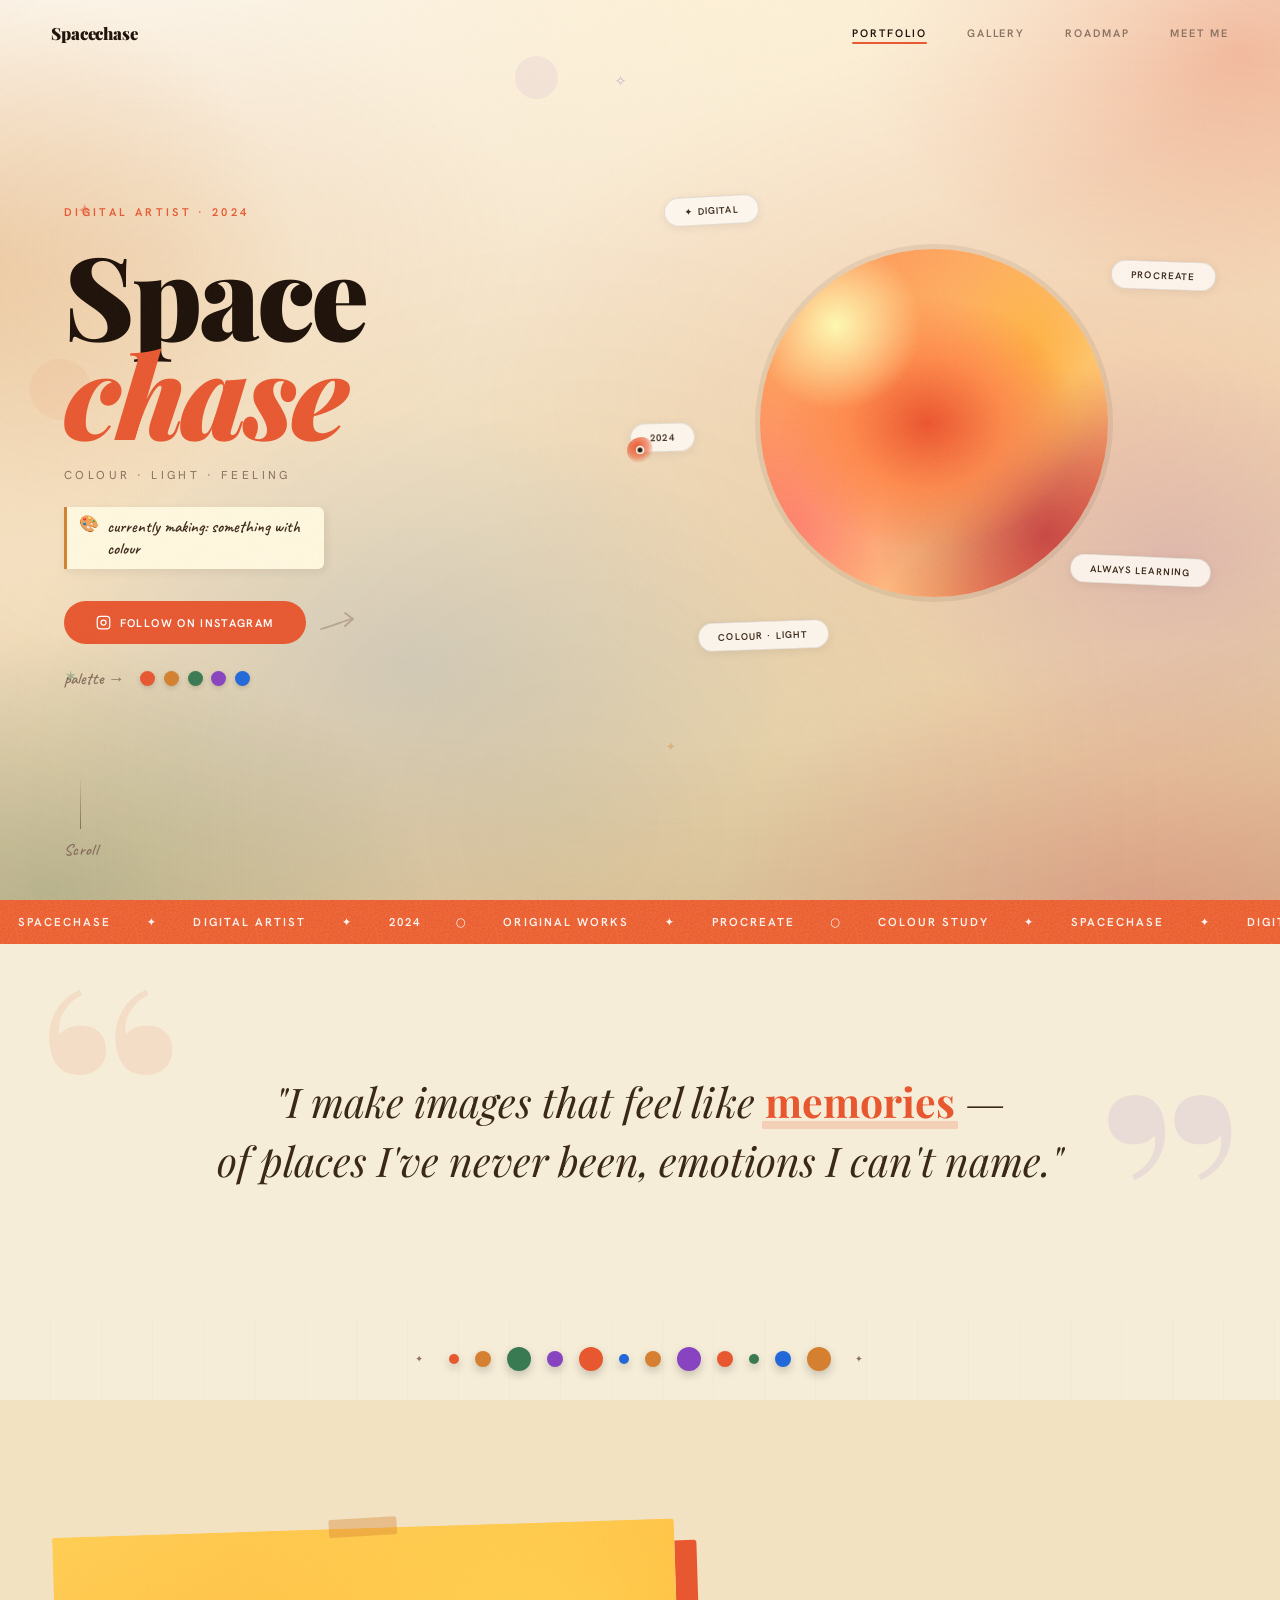
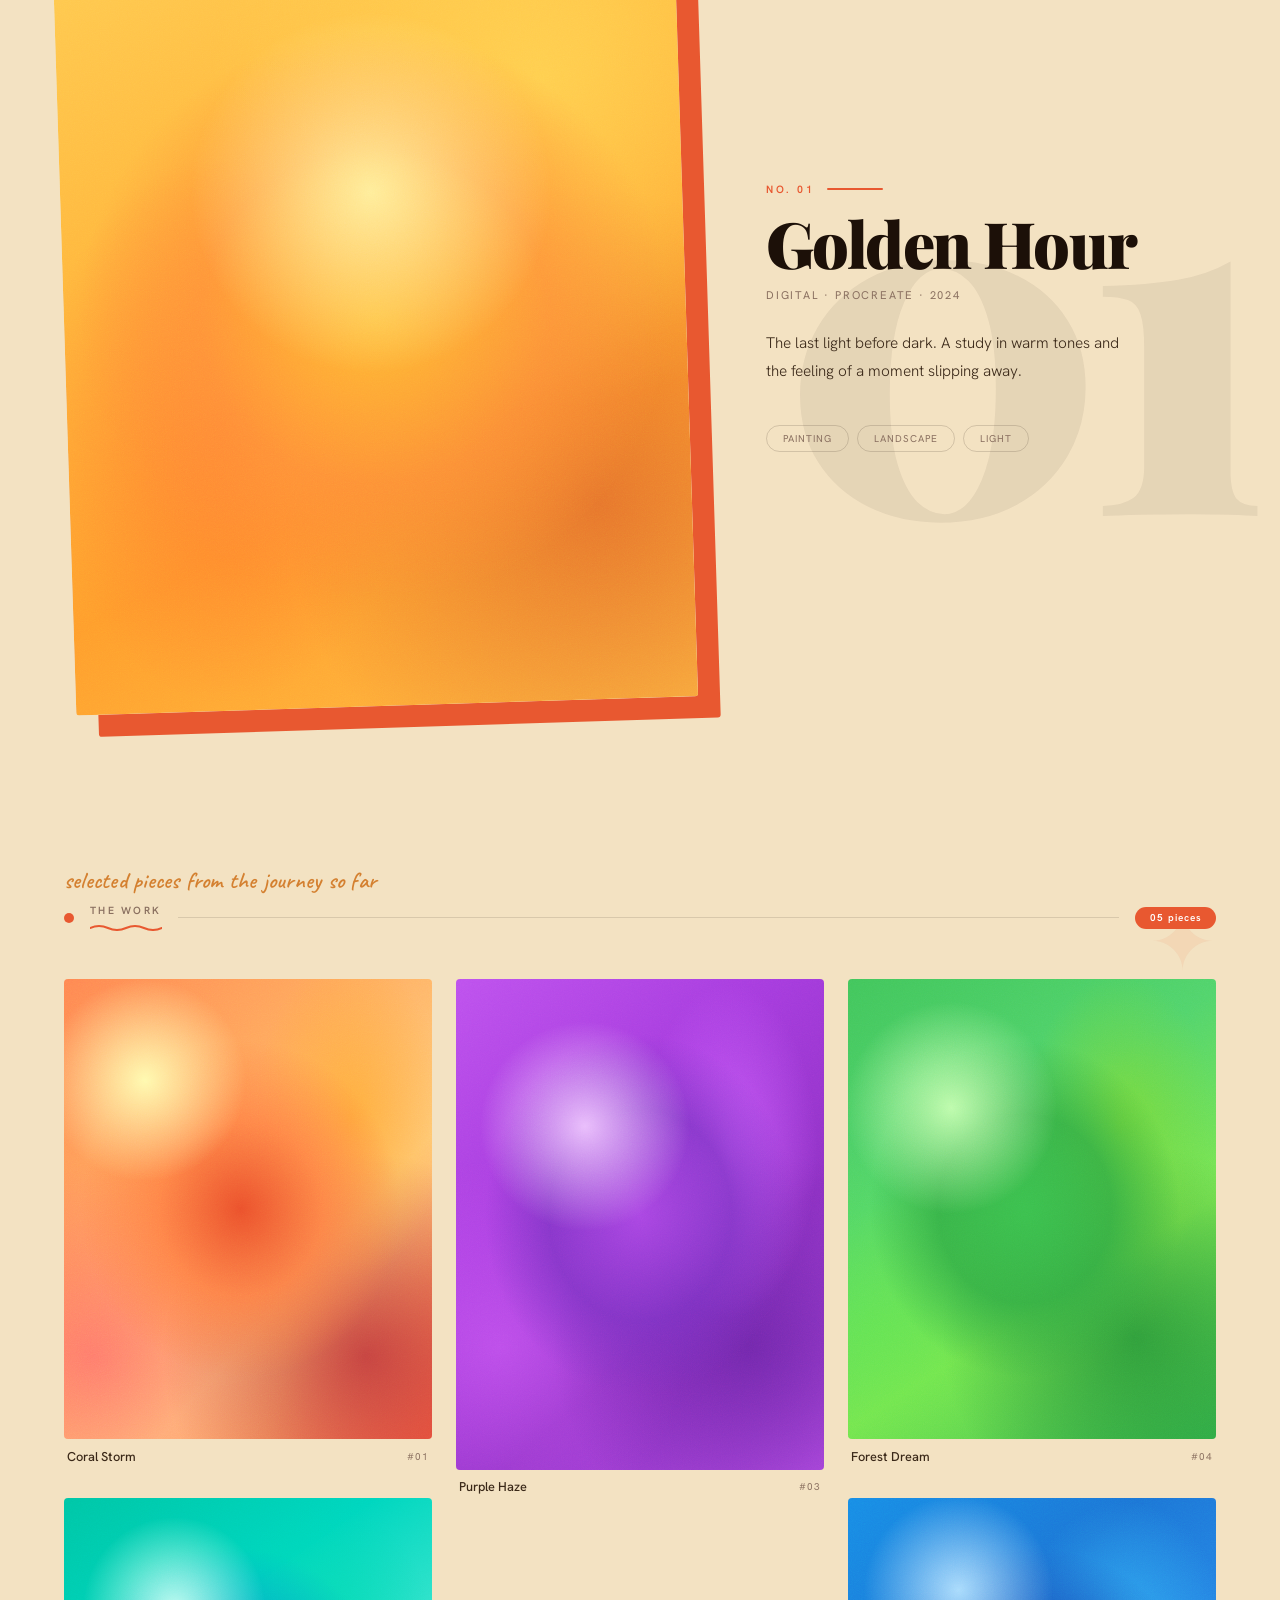
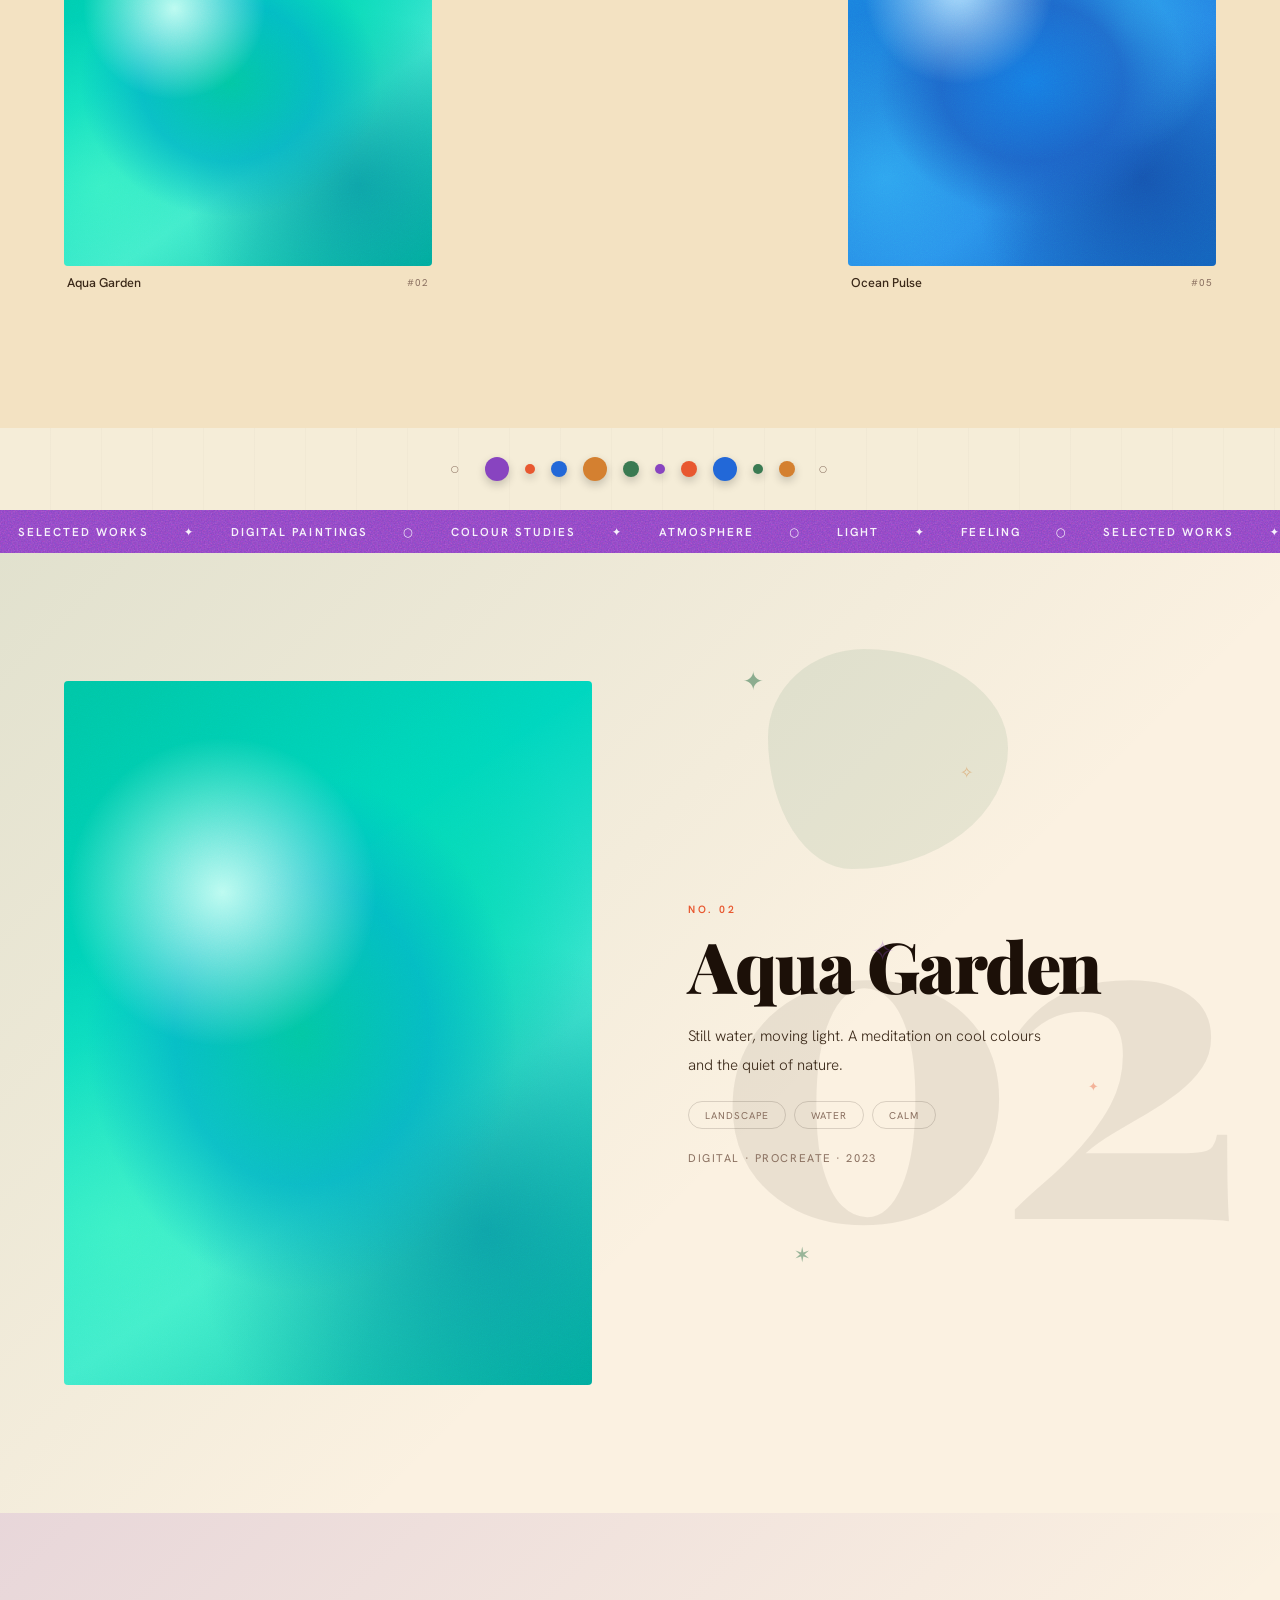
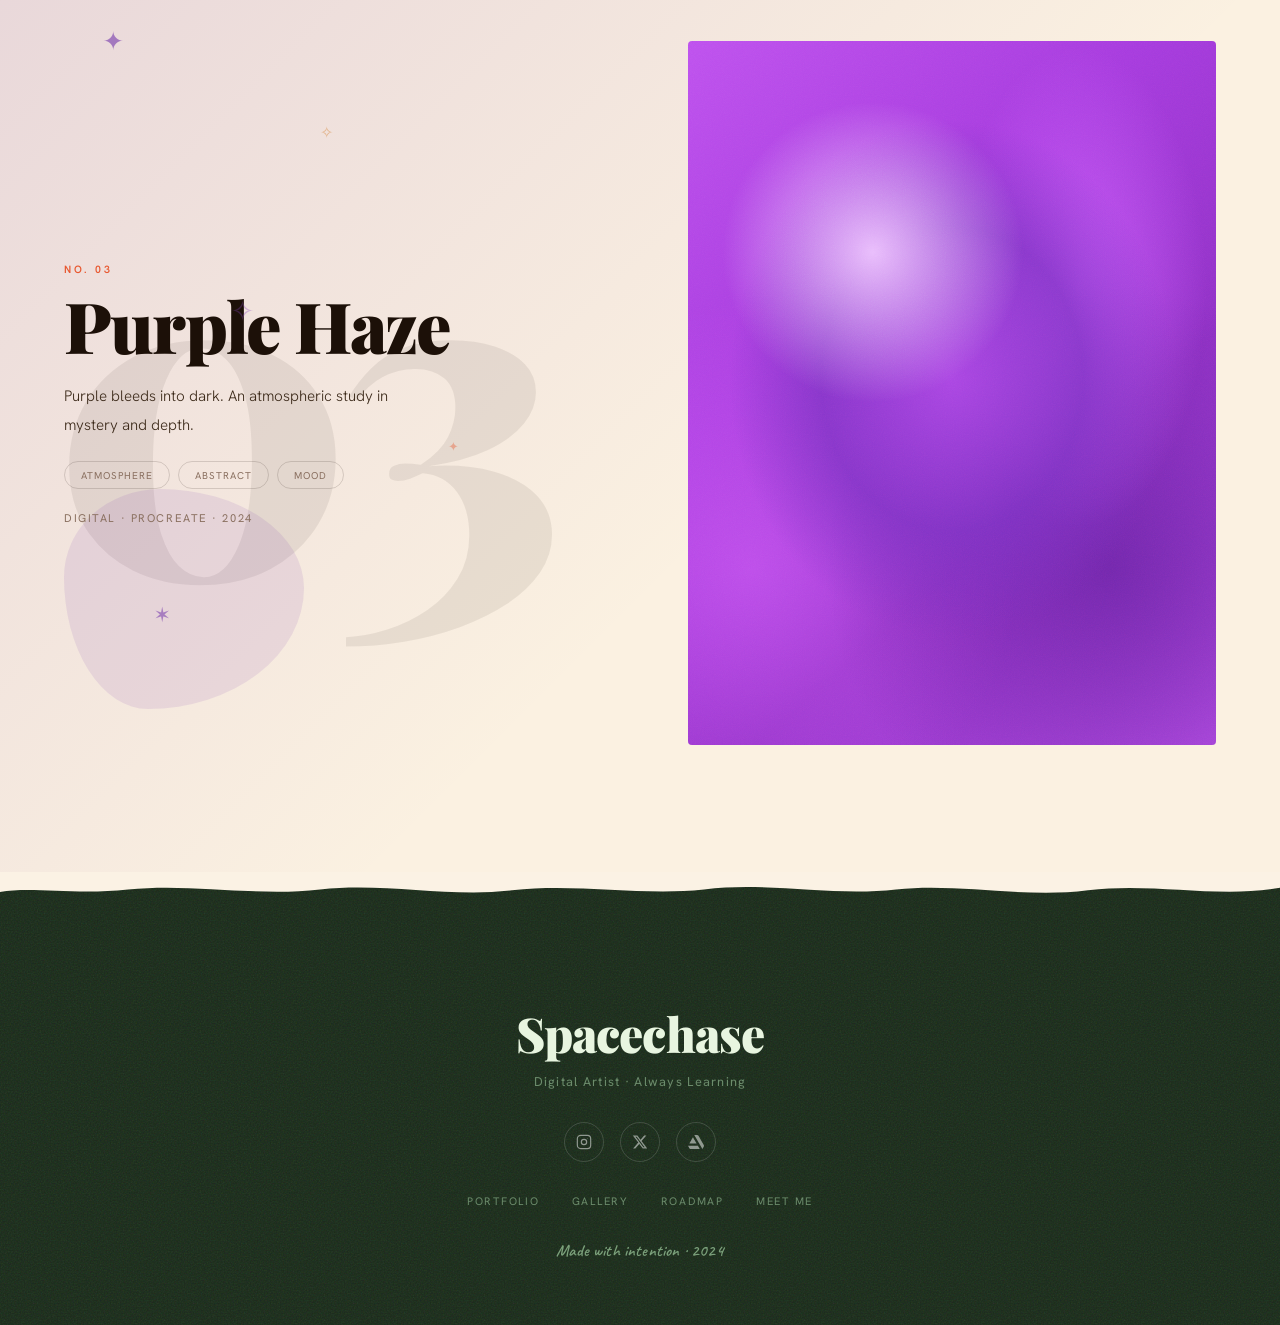
==== index.html @ 9938d955 "Refactor: split inline CSS/JS into per-page files; remove dead files - Extract each page's styles to" ====
<!DOCTYPE html>
<html lang="en">
<head>
  <meta charset="UTF-8">
  <meta name="viewport" content="width=device-width, initial-scale=1.0">
  <title>Spacechase — Portfolio</title>
  <link rel="icon" href="icon.png">
  <meta name="description" content="Spacechase — Digital Art Portfolio. Vibrant digital paintings and visual explorations.">
  <link rel="preconnect" href="https://fonts.googleapis.com">
  <link rel="preconnect" href="https://fonts.gstatic.com" crossorigin>
  <link href="https://fonts.googleapis.com/css2?family=Caveat:wght@500;600;700&family=Hanken+Grotesk:wght@300;400;500;600;700&family=Playfair+Display:ital,wght@0,400;0,700;0,900;1,400;1,700;1,900&display=swap" rel="stylesheet">
  <link rel="stylesheet" href="css/index.css">
</head>
<body>

<div class="page-bg" aria-hidden="true"></div>

<!-- brush cursor installs itself from js/cursor.js -->

<!-- NAV -->
<nav class="nav" id="nav">
  <a href="index.html" class="nav__logo">Spacechase</a>
  <div class="nav__links">
    <a href="index.html"   class="nav__link nav__link--active">Portfolio</a>
    <a href="gallery.html" class="nav__link">Gallery</a>
    <a href="roadmap.html" class="nav__link">Roadmap</a>
    <a href="about.html"   class="nav__link">Meet Me</a>
  </div>
</nav>

<!-- ══ HERO ══ -->
<section class="hero">
  <div class="hero__bg"></div>

  <!-- colorful doodle elements across hero -->
  <span class="d-star"  style="--x:6%;--y:22%;--sz:1.2rem;--clr:var(--coral);--op:.45;--dur:6s;--del:0s">✦</span>
  <span class="d-star"  style="--x:48%;--y:8%;--sz:0.9rem;--clr:var(--plum);--op:.38;--dur:8s;--del:1.3s">✧</span>
  <span class="d-star"  style="--x:5%;--y:74%;--sz:1rem;--clr:var(--sage);--op:.4;--dur:5s;--del:.6s">✶</span>
  <span class="d-star"  style="--x:52%;--y:82%;--sz:0.8rem;--clr:var(--amber);--op:.35;--dur:7s;--del:1.8s">✦</span>
  <!-- big soft color blobs in background of hero -->
  <span class="d-big" style="--x:2%;--y:38%;--sz:5rem;--clr:var(--coral);--op:.06;--dur:12s">●</span>
  <span class="d-big" style="--x:40%;--y:5%;--sz:3.5rem;--clr:var(--plum);--op:.07;--dur:15s;--del:3s">●</span>

  <!-- left: text -->
  <div class="hero__content">
    <p class="hero__eyebrow">Digital Artist · 2024</p>
    <h1 class="hero__name">Space<br><em>chase</em></h1>
    <p class="hero__sub">colour · light · feeling</p>
    <!-- sticky note — now sits where the tagline was -->
    <div class="hero__note">
      <span class="hero__note-icon">🎨</span>
      currently making: something with colour
    </div>

    <!-- CTA with hand-drawn arrow doodle -->
    <div class="doodle-cta-wrap">
      <a href="https://instagram.com" class="hero__cta" target="_blank" rel="noopener">
        <svg width="15" height="15" viewBox="0 0 24 24" fill="none" stroke="currentColor" stroke-width="2" stroke-linecap="round" stroke-linejoin="round"><rect x="2" y="2" width="20" height="20" rx="5"/><circle cx="12" cy="12" r="4"/><circle cx="17.5" cy="6.5" r=".5" fill="currentColor" stroke="none"/></svg>
        Follow on Instagram
      </a>
      <svg class="doodle-arrow-svg" width="40" height="28" viewBox="0 0 40 28" fill="none">
        <path d="M2,20 C10,18 20,14 32,10" stroke="var(--ink-m)" stroke-width="1.8" stroke-linecap="round"/>
        <path d="M26,4 L34,10 L26,17" stroke="var(--ink-m)" stroke-width="1.8" stroke-linecap="round" stroke-linejoin="round"/>
      </svg>
    </div>

    <!-- colour palette -->
    <div class="hero__palette">
      <span class="hero__palette-label">palette →</span>
      <span class="palette-dot" style="--c:#e85830" title="coral"></span>
      <span class="palette-dot" style="--c:#d48030" title="amber"></span>
      <span class="palette-dot" style="--c:#3a7a52" title="sage"></span>
      <span class="palette-dot" style="--c:#8844c0" title="plum"></span>
      <span class="palette-dot" style="--c:#2268d8" title="cobalt"></span>
    </div>
  </div>

  <!-- right: floating circle + badges -->
  <div class="hero__visual">
    <div class="hero-badge hb-1">✦ Digital</div>
    <div class="hero-badge hb-2">Procreate</div>
    <div class="hero-badge hb-3">2024</div>
    <div class="hero-badge hb-4">Always Learning</div>
    <div class="hero-badge hb-5">Colour · Light</div>
    <div class="hero__circle">
      <div class="art-canvas a-coral-storm"></div>
    </div>
  </div>

  <div class="hero__scroll">
    <span class="scroll-line"></span>
    <span class="scroll-text">Scroll</span>
  </div>
</section>

<!-- TICKER 1 -->
<div class="ticker">
  <div class="ticker__track">
    <span>Spacechase</span><span>✦</span><span>Digital Artist</span><span>✦</span>
    <span>2024</span><span>○</span><span>Original Works</span><span>✦</span>
    <span>Procreate</span><span>○</span><span>Colour Study</span><span>✦</span>
    <span>Spacechase</span><span>✦</span><span>Digital Artist</span><span>✦</span>
    <span>2024</span><span>○</span><span>Original Works</span><span>✦</span>
    <span>Procreate</span><span>○</span><span>Colour Study</span><span>✦</span>
  </div>
</div>

<!-- ══ STATEMENT ══ -->
<section class="statement reveal">
  <p class="statement__text">
    "I make images that feel like <em>memories</em> —<br>
    of places I've never been, emotions I can't name."
  </p>
</section>

<!-- ══ PAINT DOT STRIP ══ -->
<div class="paint-strip" aria-hidden="true">
  <span class="ps-label">✦</span>
  <span class="ps-dot sm"  style="--c:#e85830;--del:0s"></span>
  <span class="ps-dot"     style="--c:#d48030;--del:.14s"></span>
  <span class="ps-dot big" style="--c:#3a7a52;--del:.28s"></span>
  <span class="ps-dot"     style="--c:#8844c0;--del:.42s"></span>
  <span class="ps-dot big" style="--c:#e85830;--del:.56s"></span>
  <span class="ps-dot sm"  style="--c:#2268d8;--del:.7s"></span>
  <span class="ps-dot"     style="--c:#d48030;--del:.84s"></span>
  <span class="ps-dot big" style="--c:#8844c0;--del:.98s"></span>
  <span class="ps-dot"     style="--c:#e85830;--del:1.12s"></span>
  <span class="ps-dot sm"  style="--c:#3a7a52;--del:1.26s"></span>
  <span class="ps-dot"     style="--c:#2268d8;--del:1.4s"></span>
  <span class="ps-dot big" style="--c:#d48030;--del:1.54s"></span>
  <span class="ps-label">✦</span>
</div>

<!-- ══ FEATURED (filled by JS) ══ -->
<section class="featured-section reveal" id="featuredRoot">
  <span class="ft-sparkle" style="--x:2%;--y:15%;--sz:1.5rem;--clr:var(--coral);--op:.4;--dur:5s">✦</span>
  <span class="ft-sparkle" style="--x:4%;--y:65%;--sz:0.9rem;--clr:var(--amber);--op:.35;--dur:7s;--del:.8s">✦</span>
  <span class="ft-sparkle" style="--x:96%;--y:20%;--sz:1.1rem;--clr:var(--plum);--op:.3;--dur:6s;--del:.4s">✧</span>
  <span class="ft-sparkle" style="--x:94%;--y:75%;--sz:0.8rem;--clr:var(--sage);--op:.35;--dur:8s;--del:1.2s">✶</span>
</section>

<!-- ══ GALLERY ══ -->
<section class="gallery-section" id="gallery">
  <p class="gallery-intro reveal">selected pieces from the journey so far</p>
  <div class="section-mark reveal">
    <div class="sm-dot"></div>
    <div style="display:flex;flex-direction:column;gap:.1rem;flex-shrink:0;">
      <span class="sm-label">The Work</span>
      <svg class="sm-squiggle" width="72" height="8" viewBox="0 0 72 8" fill="none">
        <path d="M0,5 Q9,1 18,5 Q27,9 36,5 Q45,1 54,5 Q63,9 72,5" stroke="var(--coral)" stroke-width="2" stroke-linecap="round" fill="none"/>
      </svg>
    </div>
    <div class="sm-rule"></div>
    <span class="sm-count" id="galleryCount"></span>
  </div>
  <div class="portfolio-grid" id="galleryRoot"></div>
</section>

<!-- ══ PAINT DOT STRIP 2 ══ -->
<div class="paint-strip" aria-hidden="true">
  <span class="ps-label">○</span>
  <span class="ps-dot big" style="--c:#8844c0;--del:0s"></span>
  <span class="ps-dot sm"  style="--c:#e85830;--del:.18s"></span>
  <span class="ps-dot"     style="--c:#2268d8;--del:.36s"></span>
  <span class="ps-dot big" style="--c:#d48030;--del:.54s"></span>
  <span class="ps-dot"     style="--c:#3a7a52;--del:.72s"></span>
  <span class="ps-dot sm"  style="--c:#8844c0;--del:.9s"></span>
  <span class="ps-dot"     style="--c:#e85830;--del:1.08s"></span>
  <span class="ps-dot big" style="--c:#2268d8;--del:1.26s"></span>
  <span class="ps-dot sm"  style="--c:#3a7a52;--del:1.44s"></span>
  <span class="ps-dot"     style="--c:#d48030;--del:1.62s"></span>
  <span class="ps-label">○</span>
</div>

<!-- TICKER 2 -->
<div class="ticker ticker--plum">
  <div class="ticker__track">
    <span>Selected Works</span><span>✦</span><span>Digital Paintings</span><span>○</span>
    <span>Colour Studies</span><span>✦</span><span>Atmosphere</span><span>○</span>
    <span>Light</span><span>✦</span><span>Feeling</span><span>○</span>
    <span>Selected Works</span><span>✦</span><span>Digital Paintings</span><span>○</span>
    <span>Colour Studies</span><span>✦</span><span>Atmosphere</span><span>○</span>
    <span>Light</span><span>✦</span><span>Feeling</span><span>○</span>
  </div>
</div>

<!-- ══ SPOTLIGHTS (filled by JS) ══ -->
<div id="spotlightsRoot"></div>

<!-- ══ FOOTER ══ -->
<footer class="footer reveal">
  <div class="footer__inner">
    <p class="footer__name">Spacechase</p>
    <p class="footer__tagline">Digital Artist · Always Learning</p>
    <div class="social-links">
      <a href="#" class="social-link" title="Instagram" target="_blank" rel="noopener">
        <svg viewBox="0 0 24 24" fill="none" stroke="currentColor" stroke-width="1.8" stroke-linecap="round" stroke-linejoin="round"><rect x="2" y="2" width="20" height="20" rx="5"/><circle cx="12" cy="12" r="4"/><circle cx="17.5" cy="6.5" r=".5" fill="currentColor" stroke="none"/></svg>
      </a>
      <a href="#" class="social-link" title="Twitter / X" target="_blank" rel="noopener">
        <svg viewBox="0 0 24 24" fill="currentColor"><path d="M18.244 2.25h3.308l-7.227 8.26 8.502 11.24H16.17l-5.214-6.817L4.99 21.75H1.68l7.73-8.835L1.254 2.25H8.08l4.713 6.231zm-1.161 17.52h1.833L7.084 4.126H5.117z"/></svg>
      </a>
      <a href="#" class="social-link" title="ArtStation" target="_blank" rel="noopener">
        <svg viewBox="0 0 24 24" fill="currentColor"><path d="M0 17.723l2.027 3.505h.001a2.424 2.424 0 0 0 2.164 1.333h13.457l-2.792-4.838H0zm24 .025c0-.484-.143-.935-.388-1.314L15.728 2.728a2.424 2.424 0 0 0-2.142-1.289H9.419L21.598 22.54l1.92-3.325c.378-.637.482-.919.482-1.467zm-11.129-3.462L7.428 4.858l-5.444 9.428h10.887z"/></svg>
      </a>
    </div>
    <nav class="footer__nav">
      <a href="index.html">Portfolio</a>
      <a href="gallery.html">Gallery</a>
      <a href="roadmap.html">Roadmap</a>
      <a href="about.html">Meet Me</a>
    </nav>
    <p class="footer__credit">Made with intention · 2024</p>
  </div>
</footer>

<!-- ══ LIGHTBOX ══ -->
<div class="lightbox" id="lightbox">
  <div class="lightbox__back" id="lbBack"></div>
  <div class="lightbox__frame">
    <div class="lightbox__canvas" id="lbCanvas"></div>
  </div>
  <button class="lightbox__close" id="lbClose">✕</button>
</div>

<script src="portfolio-data.js"></script>
<script src="js/index.js"></script>

<script src="js/cursor.js"></script>

</body>
</html>
---- css/index.css ----
/* ════════════════════════════════
   TOKENS
════════════════════════════════ */
:root {
  --cream:   #fbf1e1;
  --cream-d: #f5edd8;
  --ink:     #1c1008;
  --ink-2:   #3a2818;
  --ink-m:   #8a7060;
  --coral:  #e85830;
  --amber:  #d48030;
  --sage:   #3a7a52;
  --plum:   #8844c0;
  --cobalt: #2268d8;
  --serif: 'Playfair Display', Georgia, serif;
  --sans:  'Hanken Grotesk', system-ui, sans-serif;
  --hand:  'Caveat', 'Segoe Script', cursive;
  --ease:  cubic-bezier(0.16, 1, 0.3, 1);
}

/* ════════════════════════════════
   RESET
════════════════════════════════ */
*,*::before,*::after { box-sizing: border-box; margin: 0; padding: 0; }
html { scroll-behavior: smooth; }
body {
  background-color: #f3e2c2;
  color: var(--ink);
  font-family: var(--sans);
  overflow-x: hidden;
  cursor: none;
}
/* The rich background lives on its OWN fixed layer (not background-attachment:
   fixed, which iOS renders wrong) — so it's viewport-anchored on every device. */
.page-bg {
  position: fixed; inset: 0; z-index: -1; pointer-events: none;
  background-color: #f7ead2;
  background-image:
    radial-gradient(60% 52% at 58% -4%,  rgba(255,242,212,.8),  transparent 66%),
    radial-gradient(48% 44% at 97% 6%,   rgba(232,88,48,.32),   transparent 62%),
    radial-gradient(40% 50% at -2% 30%,  rgba(214,128,48,.26),  transparent 64%),
    radial-gradient(54% 48% at 90% 102%, rgba(220,64,86,.26),   transparent 64%),
    radial-gradient(48% 46% at 4% 99%,   rgba(58,122,82,.24),   transparent 62%),
    radial-gradient(38% 40% at 92% 62%,  rgba(136,68,192,.17),  transparent 58%),
    radial-gradient(48% 46% at 32% 74%,  rgba(34,104,216,.12),  transparent 62%),
    linear-gradient(168deg, #fdf6ea 0%, #f6e2c2 46%, #ebcd9f 100%);
  background-repeat: no-repeat;
}
body::before {
  content: '';
  position: fixed; inset: 0;
  background-image: url("data:image/svg+xml,%3Csvg xmlns='http://www.w3.org/2000/svg' width='180' height='180'%3E%3Cfilter id='n'%3E%3CfeTurbulence type='fractalNoise' baseFrequency='0.8' numOctaves='4' stitchTiles='stitch'/%3E%3C/filter%3E%3Crect width='180' height='180' filter='url(%23n)' opacity='0.05'/%3E%3C/svg%3E");
  pointer-events: none; z-index: 500;
}
body::after {
  content: '';
  position: fixed; inset: 0;
  background: radial-gradient(132% 102% at 50% 34%, transparent 48%, rgba(74,38,14,.17) 100%);
  pointer-events: none; z-index: 499;
}
a { color: inherit; text-decoration: none; }
button { background: none; border: none; cursor: none; padding: 0; }
img { display: block; max-width: 100%; }

/* ════════════════════════════════
   CURSOR — the brush cursor is shared, in js/cursor.js (self-installing)
════════════════════════════════ */

/* ════════════════════════════════
   NAV
════════════════════════════════ */
.nav {
  position: fixed; top: 0; left: 0; right: 0; z-index: 200;
  display: flex; align-items: center; justify-content: space-between;
  padding: 1.4rem 4vw;
  background: rgba(254,249,242,0);
  transition: background .4s ease, box-shadow .4s ease;
}
.nav.solid {
  background: rgba(254,249,242,.96);
  box-shadow: 0 1px 0 rgba(28,16,8,.08);
}
.nav__logo {
  font-family: var(--serif); font-weight: 900; font-size: 1.05rem;
  letter-spacing: -.01em; color: var(--ink); transition: color .3s;
}
.nav__links { display: flex; gap: 2.5rem; }
.nav__link {
  font-size: .68rem; font-weight: 600; letter-spacing: .18em; text-transform: uppercase;
  color: var(--ink-m); transition: color .3s ease;
}
.nav__link:hover, .nav__link--active { color: var(--ink); }
.nav__link--active { position: relative; }
.nav__link--active::after {
  content: ''; position: absolute; bottom: -4px; left: 0; right: 0;
  height: 2px; background: var(--coral); border-radius: 2px;
}

/* ════════════════════════════════
   KEYFRAMES
════════════════════════════════ */
@keyframes fadeUp {
  to { opacity: 1; transform: translateY(0); }
}
@keyframes heroCircleIn {
  to { opacity: 1; }
}
@keyframes heroFloat {
  0%,100% { transform: translateY(0); }
  50%     { transform: translateY(-14px); }
}
@keyframes badgeFade {
  from { opacity: 0; transform: translateY(10px) rotate(var(--badge-rot, 0deg)); }
  to   { opacity: 1; transform: translateY(0)    rotate(var(--badge-rot, 0deg)); }
}
@keyframes tickerRun {
  from { transform: translateX(0); }
  to   { transform: translateX(-50%); }
}
@keyframes linePulse {
  0%,100% { opacity: .3; transform: scaleY(.75); }
  50%     { opacity: 1;  transform: scaleY(1); }
}

/* ════════════════════════════════
   HERO
════════════════════════════════ */
.hero {
  position: relative;
  min-height: 100vh;
  display: grid;
  grid-template-columns: 1fr 1fr;
  align-items: center;
  padding: 0 5vw 6vh;
  gap: 2vw;
  overflow: hidden;
}
.hero__bg {
  position: absolute; inset: 0;
  background:
    radial-gradient(ellipse 70% 60% at 85% 45%, rgba(232,88,48,.12) 0%, transparent 70%),
    radial-gradient(ellipse 45% 45% at 12% 28%, rgba(212,128,48,.09) 0%, transparent 65%),
    radial-gradient(circle at 45% 92%, rgba(58,122,82,.07) 0%, transparent 55%);
}

/* left: text */
.hero__content {
  position: relative; z-index: 2;
  padding-top: 7rem;
  padding-bottom: 4rem;
}
.hero__eyebrow {
  font-size: .7rem; font-weight: 600; letter-spacing: .3em; text-transform: uppercase;
  color: var(--coral); margin-bottom: 1.6rem;
  opacity: 0; transform: translateY(16px);
  animation: fadeUp .8s var(--ease) .2s forwards;
}
.hero__name {
  font-family: var(--serif);
  font-size: clamp(4.5rem, 9vw, 12rem);
  font-weight: 900; line-height: .86; letter-spacing: -.03em;
  color: var(--ink);
  opacity: 0; transform: translateY(36px);
  animation: fadeUp 1.1s var(--ease) .38s forwards;
}
.hero__name em { font-style: italic; color: var(--coral); }
.hero__sub {
  font-size: .72rem; font-weight: 400; letter-spacing: .3em; text-transform: uppercase;
  color: var(--ink-m); margin-top: 1.5rem;
  opacity: 0; transform: translateY(12px);
  animation: fadeUp .8s var(--ease) .6s forwards;
}
.hero__tagline {
  font-size: clamp(.88rem, 1.2vw, 1rem); font-weight: 300;
  color: var(--ink-m); line-height: 1.7; margin-top: .7rem;
  opacity: 0; transform: translateY(12px);
  animation: fadeUp .8s var(--ease) .74s forwards;
}
/* .hero__cta styles now live under DOODLES section */

/* right: circle + badges */
.hero__visual {
  position: relative; z-index: 2;
  display: flex; align-items: center; justify-content: center;
  min-height: 540px;
}

.hero-badge {
  position: absolute;
  background: rgba(254,249,242,.9);
  border: 1.5px solid rgba(28,16,8,.11);
  border-radius: 100px;
  padding: .44rem 1.2rem;
  font-size: .6rem; font-weight: 600; letter-spacing: .12em; text-transform: uppercase;
  color: var(--ink-2);
  box-shadow: 0 2px 10px rgba(28,16,8,.07);
  white-space: nowrap;
  opacity: 0;
  animation: badgeFade .7s var(--ease) var(--badge-delay, 1s) forwards;
}
.hb-1 { top: 8%;    left:  2%;   --badge-rot: -3deg;   --badge-delay: 1.0s; }
.hb-2 { top: 20%;   right: 0%;   --badge-rot:  2deg;   --badge-delay: 1.25s; }
.hb-3 { top: 50%;   left: -4%;   --badge-rot: -1.5deg; --badge-delay: 1.45s; }
.hb-4 { bottom: 20%; right: 1%;  --badge-rot:  2.5deg; --badge-delay: 1.65s; }
.hb-5 { bottom: 8%;  left: 8%;   --badge-rot: -2deg;   --badge-delay: 1.85s; }

.hero__circle {
  position: relative;
  width: clamp(200px, 28vw, 440px);
  height: clamp(200px, 28vw, 440px);
  border-radius: 50%; overflow: hidden;
  border: 5px solid rgba(28,16,8,.07);
  flex-shrink: 0;
  opacity: 0;
  animation: heroCircleIn .9s var(--ease) .9s forwards, heroFloat 7s ease-in-out 1.8s infinite;
  will-change: transform;
}
.hero__circle .art-canvas {
  position: absolute; inset: 0; width: 100%; height: 100%;
}

.hero__scroll {
  position: absolute; bottom: 2.5rem; left: 5vw;
  display: flex; flex-direction: column; align-items: center; gap: .7rem;
  opacity: 0; animation: fadeUp .9s var(--ease) 1.3s forwards; z-index: 2;
}
.scroll-line {
  width: 1px; height: 52px;
  background: linear-gradient(to bottom, transparent, var(--ink-m));
  animation: linePulse 2.6s ease-in-out infinite; transform-origin: top;
}
.scroll-text {
  font-family: var(--hand); font-weight: 600; font-size: 1rem; letter-spacing: .02em; color: var(--ink-m);
}

/* ════════════════════════════════
   MARQUEE TICKER
════════════════════════════════ */
.ticker {
  overflow: hidden; padding: .9rem 0; position: relative;
  background-color: var(--coral);
  background-image: url("data:image/svg+xml,%3Csvg xmlns='http://www.w3.org/2000/svg' width='120' height='120'%3E%3Cfilter id='tk'%3E%3CfeTurbulence type='fractalNoise' baseFrequency='0.7' numOctaves='2' stitchTiles='stitch'/%3E%3C/filter%3E%3Crect width='120' height='120' filter='url(%23tk)' opacity='0.6'/%3E%3C/svg%3E");
  background-blend-mode: overlay;
}
.ticker--plum { background-color: var(--plum); }
.ticker__track {
  display: flex; width: max-content;
  animation: tickerRun 24s linear infinite;
}
.ticker__track span {
  font-size: .72rem; font-weight: 600; letter-spacing: .18em; text-transform: uppercase;
  color: rgba(255,255,255,.92); padding: 0 1.1rem; white-space: nowrap;
}

/* ════════════════════════════════
   STATEMENT
════════════════════════════════ */
.statement { background: var(--cream-d); padding: 8rem 5vw; text-align: center; }
.statement__text {
  font-family: var(--serif);
  font-size: clamp(1.5rem, 3.2vw, 3rem);
  font-style: italic; font-weight: 400; line-height: 1.45;
  color: var(--ink-2); max-width: 860px; margin: 0 auto;
}
.statement__text em { color: var(--coral); font-style: normal; font-weight: 700; }

/* ════════════════════════════════
   CSS ART COMPOSITIONS
════════════════════════════════ */
.art-canvas {
  position: absolute; inset: 0; width: 100%; height: 100%;
  object-fit: cover;
  transition: transform .85s var(--ease);
}
/* painterly tooth on the gradient placeholders (imgs can't take ::after) */
.art-canvas::after {
  content: ''; position: absolute; inset: 0; pointer-events: none;
  background-image: url("data:image/svg+xml,%3Csvg xmlns='http://www.w3.org/2000/svg' width='160' height='160'%3E%3Cfilter id='ag'%3E%3CfeTurbulence type='fractalNoise' baseFrequency='0.9' numOctaves='3' stitchTiles='stitch'/%3E%3C/filter%3E%3Crect width='160' height='160' filter='url(%23ag)' opacity='0.55'/%3E%3C/svg%3E");
  mix-blend-mode: overlay; opacity: .22;
}

.a-coral-storm {
  background:
    radial-gradient(circle at 22% 22%, rgba(255,255,180,.95) 0%, transparent 22%),
    radial-gradient(ellipse 64% 54% at 48% 50%, rgba(235,78,42,.97) 0%, rgba(255,128,68,.84) 35%, transparent 68%),
    radial-gradient(ellipse 48% 64% at 78% 30%, rgba(255,172,52,.84) 0%, transparent 55%),
    radial-gradient(circle at 82% 82%, rgba(175,32,52,.7) 0%, transparent 42%),
    radial-gradient(circle at 8% 82%, rgba(255,78,112,.55) 0%, transparent 38%),
    linear-gradient(132deg, #ff8852 0%, #ffaa5e 35%, #ffcc7c 65%, #ff6842 100%);
}
.a-aqua-garden {
  background:
    radial-gradient(circle at 30% 30%, rgba(200,255,244,.94) 0%, transparent 25%),
    radial-gradient(ellipse 60% 54% at 45% 50%, rgba(0,198,162,.94) 0%, rgba(0,178,198,.74) 40%, transparent 68%),
    radial-gradient(ellipse 50% 60% at 72% 34%, rgba(0,218,178,.8) 0%, transparent 55%),
    radial-gradient(circle at 80% 78%, rgba(0,138,158,.64) 0%, transparent 42%),
    radial-gradient(circle at 10% 78%, rgba(78,254,198,.55) 0%, transparent 38%),
    linear-gradient(145deg, #00c6a6 0%, #00d6be 35%, #3ee6ce 65%, #00b69e 100%);
}
.a-golden-hour {
  background:
    radial-gradient(circle at 50% 34%, rgba(255,240,158,.97) 0%, transparent 30%),
    radial-gradient(ellipse 70% 54% at 50% 50%, rgba(255,188,52,.94) 0%, rgba(255,148,58,.74) 40%, transparent 68%),
    radial-gradient(ellipse 54% 64% at 25% 64%, rgba(255,118,48,.74) 0%, transparent 55%),
    radial-gradient(circle at 78% 20%, rgba(255,218,88,.7) 0%, transparent 42%),
    radial-gradient(circle at 85% 75%, rgba(212,78,38,.55) 0%, transparent 40%),
    linear-gradient(155deg, #ffcc52 0%, #ffb63c 35%, #ff9e2c 65%, #ffba42 100%);
}
.a-purple-haze {
  background:
    radial-gradient(circle at 35% 30%, rgba(240,198,255,.94) 0%, transparent 25%),
    radial-gradient(ellipse 62% 54% at 50% 48%, rgba(172,72,228,.94) 0%, rgba(128,52,198,.8) 40%, transparent 68%),
    radial-gradient(ellipse 44% 62% at 74% 35%, rgba(208,98,254,.8) 0%, transparent 55%),
    radial-gradient(circle at 80% 75%, rgba(98,32,158,.7) 0%, transparent 42%),
    radial-gradient(circle at 12% 75%, rgba(218,98,254,.55) 0%, transparent 38%),
    linear-gradient(138deg, #be52ee 0%, #a63cde 35%, #9032c6 65%, #b64ee6 100%);
}
.a-forest-dream {
  background:
    radial-gradient(circle at 28% 28%, rgba(198,255,178,.94) 0%, transparent 25%),
    radial-gradient(ellipse 62% 54% at 48% 50%, rgba(58,192,78,.95) 0%, rgba(48,172,68,.8) 38%, transparent 68%),
    radial-gradient(ellipse 48% 60% at 74% 32%, rgba(128,218,52,.8) 0%, transparent 55%),
    radial-gradient(circle at 78% 78%, rgba(28,138,52,.7) 0%, transparent 42%),
    radial-gradient(circle at 8% 76%, rgba(98,232,78,.56) 0%, transparent 38%),
    linear-gradient(148deg, #42c65c 0%, #52d46c 35%, #7ce650 65%, #36b64c 100%);
}
.a-ocean-pulse {
  background:
    radial-gradient(circle at 30% 25%, rgba(178,226,255,.94) 0%, transparent 25%),
    radial-gradient(ellipse 62% 54% at 50% 50%, rgba(22,128,228,.95) 0%, rgba(28,98,198,.8) 40%, transparent 68%),
    radial-gradient(ellipse 50% 62% at 75% 35%, rgba(52,178,244,.8) 0%, transparent 55%),
    radial-gradient(circle at 80% 76%, rgba(18,68,158,.7) 0%, transparent 42%),
    radial-gradient(circle at 10% 76%, rgba(58,198,254,.56) 0%, transparent 38%),
    linear-gradient(142deg, #188ee6 0%, #1c76d6 35%, #2686e6 65%, #146ec6 100%);
}

/* ════════════════════════════════
   ARTWORK BASE
════════════════════════════════ */
.artwork {
  position: relative; overflow: hidden; border-radius: 3px;
  display: block; cursor: none;
}
.artwork:hover .art-canvas { transform: scale(1.05); }

/* ════════════════════════════════
   SECTION MARK
════════════════════════════════ */
.section-mark {
  display: flex; align-items: center; gap: 1rem;
  margin-bottom: 3rem;
}
.sm-dot {
  width: 10px; height: 10px; border-radius: 50%;
  background: var(--coral); flex-shrink: 0;
}
.sm-label {
  font-size: .65rem; font-weight: 600; letter-spacing: .22em; text-transform: uppercase;
  color: var(--ink-m); flex-shrink: 0;
}
.sm-rule { flex: 1; height: 1px; background: rgba(28,16,8,.12); }
.sm-count {
  font-size: .62rem; font-weight: 600; letter-spacing: .1em;
  background: var(--coral); color: #fff;
  padding: .28rem .9rem; border-radius: 100px;
  flex-shrink: 0;
}

/* ════════════════════════════════
   FEATURED
════════════════════════════════ */
.featured-section {
  padding: 8rem 5vw;
  max-width: 1440px; margin: 0 auto;
  position: relative;
}
.featured-section::before {
  content: attr(data-num);
  position: absolute; top: 50%; right: 2vw;
  transform: translateY(-50%);
  font-family: var(--serif); font-size: 30rem; font-weight: 900; line-height: 1;
  color: var(--ink); opacity: .06;
  user-select: none; pointer-events: none; z-index: 0;
  letter-spacing: -.04em;
}
.featured-inner {
  display: grid;
  grid-template-columns: 54% 1fr;
  gap: 5rem;
  align-items: center;
  position: relative; z-index: 1;
}
.featured__frame {
  position: relative;
  transform: rotate(-1.8deg);
  transition: transform .7s var(--ease);
}
.featured__frame:hover { transform: rotate(0deg); }
/* washi tape strip across top of featured artwork */
.featured__frame::before {
  content: '';
  position: absolute; top: -10px; left: 50%;
  transform: translateX(-50%) rotate(-1.5deg);
  width: 68px; height: 18px;
  background: rgba(212,128,48,.38);
  border-radius: 2px; z-index: 10;
  pointer-events: none;
}
.artwork--featured {
  aspect-ratio: 4/5;
  box-shadow: 22px 22px 0 var(--coral);
}
.featured__info { padding: .5rem 0; }
.featured__num {
  display: flex; align-items: center; gap: .8rem;
  font-size: .66rem; font-weight: 600; letter-spacing: .24em; text-transform: uppercase;
  color: var(--coral); margin-bottom: 1.2rem;
}
.featured__num::after {
  content: ''; flex: 1; max-width: 56px; height: 1.5px;
  background: var(--coral); border-radius: 2px;
}
.featured__title {
  font-family: var(--serif);
  font-size: clamp(3rem, 5vw, 5.8rem);
  font-weight: 900; line-height: .88; letter-spacing: -.025em;
  color: var(--ink); margin-bottom: 1rem;
}
.featured__year {
  font-size: .7rem; letter-spacing: .16em; text-transform: uppercase;
  color: var(--ink-m); margin-bottom: 1.8rem;
}
.featured__desc {
  font-size: .96rem; font-weight: 300; line-height: 1.82;
  color: var(--ink-2); max-width: 360px; margin-bottom: 2.4rem;
}
.tag-list { display: flex; flex-wrap: wrap; gap: .5rem; }
.tag {
  font-size: .62rem; letter-spacing: .1em; text-transform: uppercase;
  padding: .38rem 1rem; border: 1.5px solid rgba(28,16,8,.15);
  border-radius: 100px; color: var(--ink-m);
}

/* ════════════════════════════════
   PORTFOLIO GALLERY
════════════════════════════════ */
.gallery-section {
  padding: 2rem 5vw 8rem;
  max-width: 1440px; margin: 0 auto;
}
/* masonry — uniform column width, natural card heights, so every photo
   keeps its own aspect ratio (no cropping) and the wall packs with no gaps */
.portfolio-grid {
  column-count: 3;
  column-gap: clamp(1rem, 2vw, 1.5rem);
}
.portfolio-card {
  cursor: none;
  break-inside: avoid;
  margin-bottom: clamp(1rem, 2vw, 1.5rem);
  opacity: 0; transform: translateY(30px);
  transition:
    opacity   .72s var(--ease) calc(var(--i, 0) * 0.09s),
    transform .72s var(--ease) calc(var(--i, 0) * 0.09s);
}
.portfolio-card.in-view { opacity: 1; transform: translateY(0); }

.pc-frame {
  position: relative; overflow: hidden; border-radius: 4px;
  width: 100%;
  aspect-ratio: 4 / 5;          /* default box for placeholders */
  transition: transform .5s var(--ease), box-shadow .5s var(--ease);
}
.portfolio-card:hover .pc-frame {
  transform: translateY(-6px);
  box-shadow: 0 26px 44px -24px rgba(28,16,8,.55);
}
.pc-frame .art-canvas {
  position: absolute; inset: 0; width: 100%; height: 100%;
  transition: transform .6s var(--ease), filter .4s ease;
}
.portfolio-card:hover .pc-frame .art-canvas {
  transform: scale(1.05);
  filter: saturate(1.15) brightness(1.04);
}
/* a real uploaded photo keeps ITS OWN aspect ratio — never cropped */
.pc-frame--photo { aspect-ratio: auto; }
.pc-frame--photo .art-canvas {
  position: static; inset: auto; width: 100%; height: auto; display: block;
}
/* give the placeholders a little varied height so the wall stays lively */
.portfolio-card:nth-child(3n+2) .pc-frame:not(.pc-frame--photo) { aspect-ratio: 1 / 1; }
.portfolio-card:nth-child(3n+3) .pc-frame:not(.pc-frame--photo) { aspect-ratio: 3 / 4; }

.pc-overlay {
  position: absolute; inset: 0;
  background: linear-gradient(to top, rgba(10,8,5,.82) 0%, rgba(10,8,5,.22) 55%, transparent 100%);
  display: flex; flex-direction: column; justify-content: flex-end;
  padding: 1.2rem 1.3rem;
  transform: translateY(100%);
  transition: transform .42s var(--ease);
}
.portfolio-card:hover .pc-overlay { transform: translateY(0); }

.pc-num {
  font-size: .58rem; font-weight: 600; letter-spacing: .18em; text-transform: uppercase;
  color: rgba(255,255,255,.55); display: block; margin-bottom: .25rem;
}
.pc-title {
  font-family: var(--serif); font-size: 1.35rem; font-weight: 700; line-height: 1.1;
  color: #fff; margin-bottom: .35rem;
}
.pc-meta {
  font-size: .63rem; letter-spacing: .06em;
  color: rgba(255,255,255,.68); margin-bottom: .75rem;
}
.pc-tags { display: flex; flex-wrap: wrap; gap: .35rem; margin-bottom: .85rem; }
.pc-tag {
  font-size: .57rem; letter-spacing: .08em; text-transform: uppercase;
  padding: .2rem .65rem; border: 1px solid rgba(255,255,255,.28);
  border-radius: 100px; color: rgba(255,255,255,.72);
}
.pc-view {
  align-self: flex-start;
  padding: .4rem .95rem; border-radius: 100px;
  background: rgba(254,249,242,.92); color: var(--ink);
  font-size: .6rem; font-weight: 600; letter-spacing: .12em; text-transform: uppercase;
  transition: background .22s ease;
}
.pc-view:hover { background: #fff; }

.pc-caption {
  display: flex; align-items: center; justify-content: space-between;
  padding: .55rem .2rem;
}
.pc-caption-title { font-size: .8rem; font-weight: 500; color: var(--ink-2); }
.pc-caption-num   { font-size: .62rem; letter-spacing: .1em; color: var(--ink-m); }

/* ════════════════════════════════
   SPOTLIGHT
════════════════════════════════ */
.spotlight {
  padding: 8rem 5vw;
  display: grid;
  grid-template-columns: 1fr 1fr;
  gap: 6rem; align-items: center;
  position: relative; overflow: hidden;
}
.spotlight::before {
  content: attr(data-num);
  position: absolute; top: 50%; left: 50%;
  transform: translate(-50%, -50%);
  font-family: var(--serif); font-size: 28rem; font-weight: 900; line-height: 1;
  color: var(--ink); opacity: .07;
  user-select: none; pointer-events: none; z-index: 0;
  letter-spacing: -.04em;
}
.spotlight > * { position: relative; z-index: 1; }
.artwork--spotlight { aspect-ratio: 3/4; border-radius: 4px; }
.spotlight__text { padding: .5rem 0; }
.spotlight__num {
  display: block; font-size: .66rem; font-weight: 600;
  letter-spacing: .24em; text-transform: uppercase;
  color: var(--coral); margin-bottom: 1.2rem;
}
.spotlight__title {
  font-family: var(--serif);
  font-size: clamp(3rem, 5.5vw, 7rem);
  font-weight: 900; line-height: .87; letter-spacing: -.025em;
  color: var(--ink); margin-bottom: 1.6rem;
}
.spotlight__body {
  font-size: .95rem; font-weight: 300; line-height: 1.88;
  color: var(--ink-2); max-width: 380px; margin-bottom: 1.4rem;
}
.spotlight__meta { font-size: .7rem; letter-spacing: .14em; text-transform: uppercase; color: var(--ink-m); }

/* ════════════════════════════════
   FOOTER
════════════════════════════════ */
.footer {
  position: relative;
  background-color: #1a2a1a;
  background-image: url("data:image/svg+xml,%3Csvg xmlns='http://www.w3.org/2000/svg' width='160' height='160'%3E%3Cfilter id='ft'%3E%3CfeTurbulence type='fractalNoise' baseFrequency='0.7' numOctaves='2' stitchTiles='stitch'/%3E%3C/filter%3E%3Crect width='160' height='160' filter='url(%23ft)' opacity='0.5'/%3E%3C/svg%3E");
  background-blend-mode: soft-light;
  color: #e8f5e0;
  padding: 8rem 5vw 4rem; text-align: center;
}
/* a hand-torn paper edge where the page meets the footer */
.footer::before {
  content: ''; position: absolute; left: 0; right: 0; top: -1px; height: 30px; z-index: 2;
  pointer-events: none;
  background: url("data:image/svg+xml,%3Csvg xmlns='http://www.w3.org/2000/svg' viewBox='0 0 1200 36' preserveAspectRatio='none'%3E%3Cpath d='M0,0 H1200 V19 C1140,32 1080,12 1020,22 C960,32 900,13 840,21 C780,30 720,11 660,21 C600,29 540,13 480,22 C420,31 360,12 300,21 C240,30 180,13 120,21 C70,28 30,17 0,24 Z' fill='%23fbf2e4'/%3E%3C/svg%3E") center top / 100% 100% no-repeat;
}
.footer__inner { max-width: 480px; margin: 0 auto; }
.footer__name {
  font-family: var(--serif); font-size: 3rem; font-weight: 900;
  letter-spacing: -.02em; margin-bottom: .5rem;
}
.footer__tagline { font-size: .8rem; color: #6c8c6c; letter-spacing: .1em; margin-bottom: 2rem; }
.social-links { display: flex; justify-content: center; gap: 1rem; margin-bottom: 2rem; }
.social-link {
  display: flex; align-items: center; justify-content: center;
  width: 40px; height: 40px; border-radius: 50%;
  border: 1px solid rgba(255,255,255,.15); color: rgba(255,255,255,.5);
  transition: border-color .3s ease, color .3s ease, transform .3s ease;
}
.social-link:hover { border-color: var(--coral); color: var(--coral); transform: translateY(-3px); }
.social-link svg { width: 16px; height: 16px; }
.footer__nav { display: flex; justify-content: center; gap: 2rem; margin-bottom: 2rem; }
.footer__nav a {
  font-size: .68rem; letter-spacing: .16em; text-transform: uppercase;
  color: #6c8c6c; transition: color .3s;
}
.footer__nav a:hover { color: #e8f5e0; }
.footer__credit { font-family: var(--hand); font-weight: 600; font-size: 1.05rem; color: #7ba07b; letter-spacing: .01em; }

/* ════════════════════════════════
   LIGHTBOX
════════════════════════════════ */
.lightbox {
  position: fixed; inset: 0; z-index: 800;
  display: flex; align-items: center; justify-content: center;
  opacity: 0; pointer-events: none;
  transition: opacity .4s ease;
}
.lightbox.open { opacity: 1; pointer-events: all; }
.lightbox__back { position: absolute; inset: 0; background: rgba(10,8,5,.94); }
.lightbox__frame {
  position: relative; z-index: 1;
  width: min(84vw, 940px); aspect-ratio: 4/3;
  border-radius: 4px; overflow: hidden;
  transform: scale(.88); transition: transform .5s var(--ease);
}
.lightbox.open .lightbox__frame { transform: scale(1); }
.lightbox__canvas { position: absolute; inset: 0; width: 100%; height: 100%; object-fit: cover; }
.lightbox__close {
  position: absolute; top: 1.4rem; right: 1.6rem; z-index: 2;
  font-size: 1.5rem; color: rgba(254,249,242,.65); transition: color .3s;
}
.lightbox__close:hover { color: var(--cream); }

/* ════════════════════════════════
   SCROLL REVEAL
════════════════════════════════ */
.reveal {
  opacity: 0; transform: translateY(36px);
  transition: opacity .9s var(--ease), transform .9s var(--ease);
}
.reveal.in-view { opacity: 1; transform: translateY(0); }

/* ════════════════════════════════
   DOODLES & CREATIVE BITS
════════════════════════════════ */
@keyframes doodleFloat {
  from { transform: translateY(0)    rotate(0deg); }
  to   { transform: translateY(-9px) rotate(18deg); }
}
@keyframes doodlePulse {
  0%,100% { opacity: var(--op,.22); transform: scale(1); }
  50%     { opacity: calc(var(--op,.22) * 1.6); transform: scale(1.15); }
}

.d-star {
  position: absolute; pointer-events: none; user-select: none;
  left: var(--x, 10%); top: var(--y, 20%);
  font-size: var(--sz, 1rem); color: var(--clr, var(--ink-m));
  opacity: var(--op, .22);
  animation: doodleFloat var(--dur,5s) ease-in-out var(--del,0s) infinite alternate;
  z-index: 3;
}

/* artist sticky note */
.hero__note {
  display: inline-flex; align-items: flex-start; gap: .5rem;
  background: #fff8df;
  border-left: 3px solid var(--amber);
  border-radius: 0 6px 6px 0;
  padding: .55rem .9rem .55rem .75rem;
  margin-top: 1.6rem;
  font-family: var(--hand); font-weight: 600; font-size: 1.05rem; line-height: 1.32; color: var(--ink-2);
  box-shadow: 2px 3px 10px rgba(28,16,8,.08);
  max-width: 260px;
  transform: rotate(-.4deg);
  opacity: 0; animation: fadeUp .7s var(--ease) .74s forwards;
}
.hero__note-icon { font-size: 1rem; line-height: 1; flex-shrink: 0; }

/* color palette swatches */
.hero__palette {
  display: flex; align-items: center; gap: .55rem; margin-top: 1.5rem;
  opacity: 0; animation: fadeUp .7s var(--ease) 1.04s forwards;
}
.hero__palette-label {
  font-family: var(--hand); font-weight: 600; font-size: 1.05rem; letter-spacing: 0;
  color: var(--ink-m); margin-right: .4rem;
}
.palette-dot {
  width: 15px; height: 15px; border-radius: 50%;
  background: var(--c);
  box-shadow: 0 2px 5px rgba(0,0,0,.14);
  transition: transform .25s ease;
  cursor: default;
}
.palette-dot:hover { transform: scale(1.35); }

/* hand-drawn arrow near CTA */
.doodle-cta-wrap {
  display: flex; align-items: center; gap: .8rem; margin-top: 2rem;
  opacity: 0; animation: fadeUp .8s var(--ease) .9s forwards;
}
.hero__cta {
  display: inline-flex; align-items: center; gap: .55rem;
  padding: .88rem 2rem;
  background: var(--coral); color: #fff;
  border-radius: 100px;
  font-size: .7rem; font-weight: 600; letter-spacing: .12em; text-transform: uppercase;
  transition: background .3s ease, transform .25s ease;
}
.hero__cta:hover { background: var(--ink); transform: translateY(-2px); }
.hero__cta svg { flex-shrink: 0; }
.doodle-arrow-svg {
  opacity: .45; flex-shrink: 0;
  animation: doodlePulse 3s ease-in-out infinite;
  --op: .45;
}

/* "Selected Works" intro line */
.gallery-intro {
  font-family: var(--hand); font-weight: 600; font-size: 1.45rem; color: var(--amber); letter-spacing: .01em;
  margin-bottom: .6rem;
}

/* statement big quote mark + closing mark */
.statement { position: relative; overflow: hidden; }
.statement::before {
  content: '\201C';
  position: absolute; top: -.5rem; left: 3vw;
  font-family: var(--serif); font-size: 18rem; font-weight: 900; line-height: 1;
  color: var(--coral); opacity: .1;
  user-select: none; pointer-events: none;
}
.statement::after {
  content: '\201D';
  position: absolute; bottom: -.5rem; right: 3vw;
  font-family: var(--serif); font-size: 18rem; font-weight: 900; line-height: 1;
  color: var(--plum); opacity: .1;
  user-select: none; pointer-events: none;
}
/* highlight on italic em tags in statement */
.statement__text em {
  position: relative; display: inline-block;
}
.statement__text em::after {
  content: '';
  position: absolute; left: -3px; right: -3px; bottom: 2px;
  height: 8px; background: var(--coral); opacity: .2;
  border-radius: 2px; z-index: -1;
}

/* ── PAINT DOT STRIP ── */
@keyframes dotBounce {
  from { transform: translateY(0) scale(1) rotate(0deg); }
  to   { transform: translateY(-10px) scale(1.2) rotate(20deg); }
}
.paint-strip {
  display: flex; align-items: center; justify-content: center;
  gap: 1rem; padding: 1.8rem 5vw;
  background: var(--cream-d);
  overflow: hidden; position: relative;
}
.paint-strip::before {
  content: '';
  position: absolute; inset: 0;
  background: repeating-linear-gradient(
    90deg, transparent 0, transparent 50px,
    rgba(28,16,8,.02) 50px, rgba(28,16,8,.02) 51px
  );
}
.ps-dot {
  width: 16px; height: 16px; border-radius: 50%;
  background: var(--c);
  box-shadow: 0 4px 10px rgba(0,0,0,.2);
  animation: dotBounce 1.8s ease-in-out var(--del, 0s) infinite alternate;
  position: relative; z-index: 1; flex-shrink: 0;
}
/* bigger accent dots */
.ps-dot.big { width: 24px; height: 24px; }
.ps-dot.sm  { width: 10px; height: 10px; }
.ps-label {
  font-size: .58rem; letter-spacing: .22em; text-transform: uppercase;
  color: var(--ink-m); padding: 0 .5rem; position: relative; z-index: 1;
}

/* ── COLORED SPARKLES (for spotlights & sections) ── */
@keyframes sparkleFloat {
  0%   { transform: translateY(0)    rotate(0deg)  scale(1); }
  50%  { transform: translateY(-10px) rotate(15deg) scale(1.15); }
  100% { transform: translateY(-18px) rotate(-5deg) scale(.9); }
}
.sp-sparkle {
  position: absolute; pointer-events: none; user-select: none;
  font-size: var(--sz, 1.4rem); color: var(--clr, var(--coral));
  opacity: var(--op, .55); z-index: 2;
  left: var(--x, 5%); top: var(--y, 10%);
  animation: sparkleFloat var(--dur,5s) ease-in-out var(--del,0s) infinite alternate;
  line-height: 1;
}

/* ── SPOTLIGHT NUMBER FIX ── */
/* even: art LEFT → number goes right (text column) */
.sp-even::before { left: auto; right: 4%; top: 50%; transform: translateY(-50%); }
/* odd:  art RIGHT → number goes left (text column) */
.sp-odd::before  { left: 4%; right: auto; top: 50%; transform: translateY(-50%); }

/* ── GALLERY SECTION DECO ── */
.gallery-section { position: relative; }
.gallery-section::before {
  content: '✦';
  position: absolute; top: 3.5rem; right: 5vw;
  font-size: 5rem; color: var(--coral); opacity: .08;
  user-select: none; pointer-events: none;
  animation: doodleFloat 8s ease-in-out infinite alternate;
}

/* ── SQUIGGLY SVG UNDERLINE on section mark ── */
.sm-squiggle { display: block; margin-top: .25rem; }

/* ── FEATURED SECTION STAR DECO ── */
.featured-section { position: relative; }
.ft-sparkle {
  position: absolute; pointer-events: none; user-select: none;
  font-size: var(--sz, 1.2rem); color: var(--clr, var(--amber));
  opacity: var(--op, .45); z-index: 2;
  left: var(--x); top: var(--y);
  animation: sparkleFloat var(--dur,5s) ease-in-out var(--del,0s) infinite alternate;
}

/* ── HERO extra sparkles (colorful) ── */
.d-big {
  position: absolute; pointer-events: none; user-select: none;
  left: var(--x); top: var(--y);
  font-size: var(--sz, 2rem); color: var(--clr, var(--coral));
  opacity: var(--op, .18);
  animation: sparkleFloat var(--dur,6s) ease-in-out var(--del,0s) infinite alternate;
  z-index: 1; line-height: 1;
}

/* ── COLOR BLOB ACCENTS in spotlight ── */
.spot-blob {
  position: absolute; pointer-events: none; z-index: 0;
  width: var(--w, 180px); height: var(--h, 180px);
  border-radius: 40% 60% 65% 35% / 40% 45% 55% 60%;
  background: var(--c, var(--coral));
  opacity: var(--op, .07);
  top: var(--y, 10%); left: var(--x, 5%);
  animation: blobMorph 8s ease-in-out infinite alternate;
}
@keyframes blobMorph {
  from { border-radius: 40% 60% 65% 35% / 40% 45% 55% 60%; }
  to   { border-radius: 65% 35% 40% 60% / 55% 60% 40% 45%; }
}

/* ════════════════════════════════
   RESPONSIVE
════════════════════════════════ */
@media (max-width: 1000px) {
  .hero {
    grid-template-columns: 1fr;
    min-height: auto;
    padding-top: 6rem;       /* clear the fixed nav (circle now sits at the top) */
    padding-bottom: 4rem;
    gap: 0;
  }
  .hero__content { padding-top: 1.4rem; text-align: center; }
  .hero__roles, .hero__palette, .doodle-cta-wrap { justify-content: center; }
  .hero__note { margin-left: auto; margin-right: auto; }
  .hero__visual {
    order: -1;
    min-height: auto;
    padding-top: 0;
  }
  .hero__circle { width: 240px; height: 240px; }
  .hero-badge { display: none; }
  .hero__scroll { display: none; }
  .featured-inner { grid-template-columns: 1fr; gap: 3rem; }
  .artwork--featured { max-width: 480px; box-shadow: 14px 14px 0 var(--coral); }
  .featured-section::before { font-size: 14rem; }
  .spotlight { grid-template-columns: 1fr; gap: 3rem; padding: 5rem 6vw; }
  .spotlight::before { font-size: 10rem; }
  /* collapse editorial grid to 2-col on tablets */
  .portfolio-grid { column-count: 2; }
}
@media (max-width: 600px) {
  .hero__name { font-size: clamp(3.8rem, 17vw, 7rem); }
  .nav { padding: .95rem 5vw; }
  .nav__logo { display: none; }                  /* phones: links take the full width */
  .nav__links { flex: 1; justify-content: space-between; gap: .4rem; }
  .nav__link { font-size: .66rem; letter-spacing: .06em; }
  /* single column grid on mobile */
  .portfolio-grid { column-count: 1; }
  body { cursor: auto; }
  .brush, .brush-nib, .paint-trail { display: none; }
  .statement { padding: 5rem 6vw; }
  .statement::before { font-size: 8rem; }
  .featured-section { padding: 5rem 5vw; }
  .gallery-section { padding: 2rem 5vw 5rem; }
  .d-star { display: none; }
}
@media (max-width: 420px) {
  .nav__logo { font-size: .88rem; }
  .nav__links { gap: .9rem; }
  .nav__link  { font-size: .58rem; letter-spacing: .1em; }
  .hero__name { font-size: clamp(3.2rem, 16vw, 5.5rem); }
  .hero__cta  { padding: .72rem 1.4rem; font-size: .63rem; }
  .doodle-arrow-svg { display: none; }
}
@media (max-width: 360px) {
  .nav { padding: 1rem 4vw; }
  .nav__logo { font-size: .8rem; }
  .nav__links { gap: .6rem; }
  .nav__link  { font-size: .54rem; letter-spacing: .06em; }
}
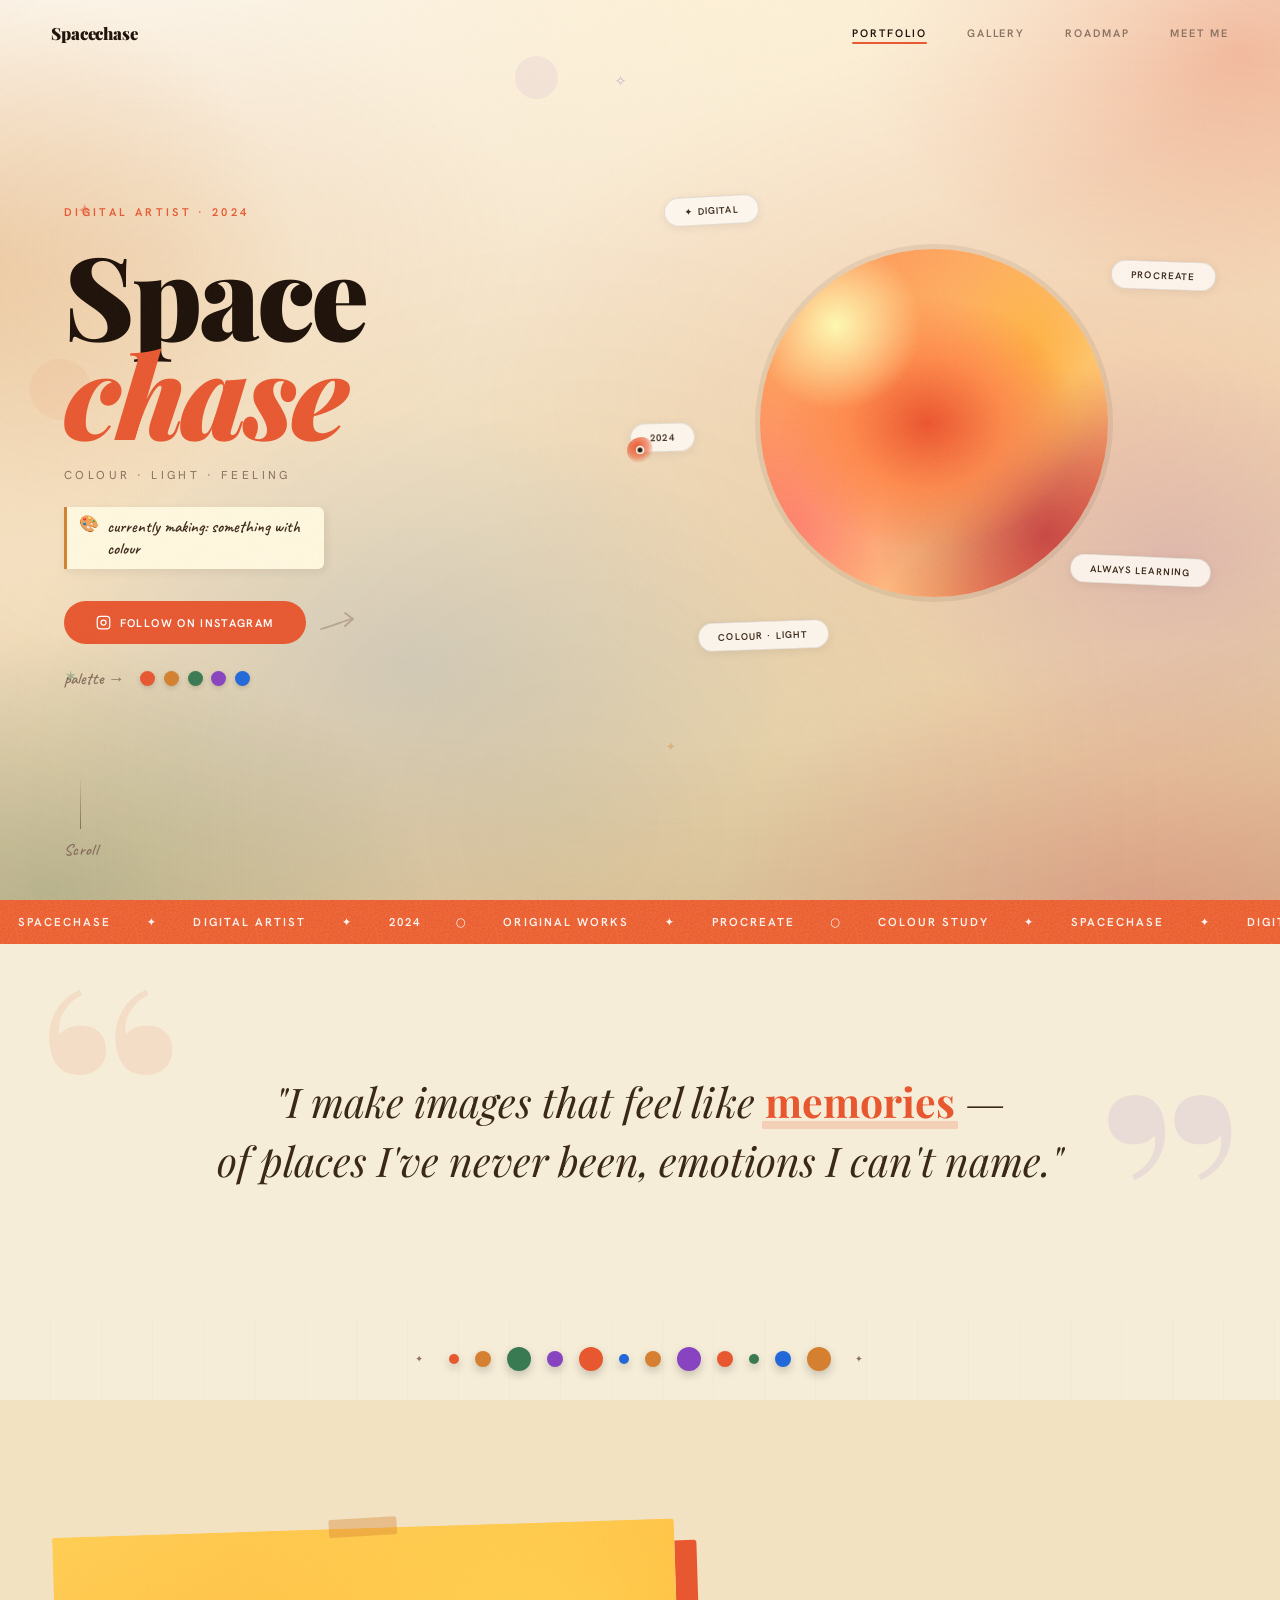
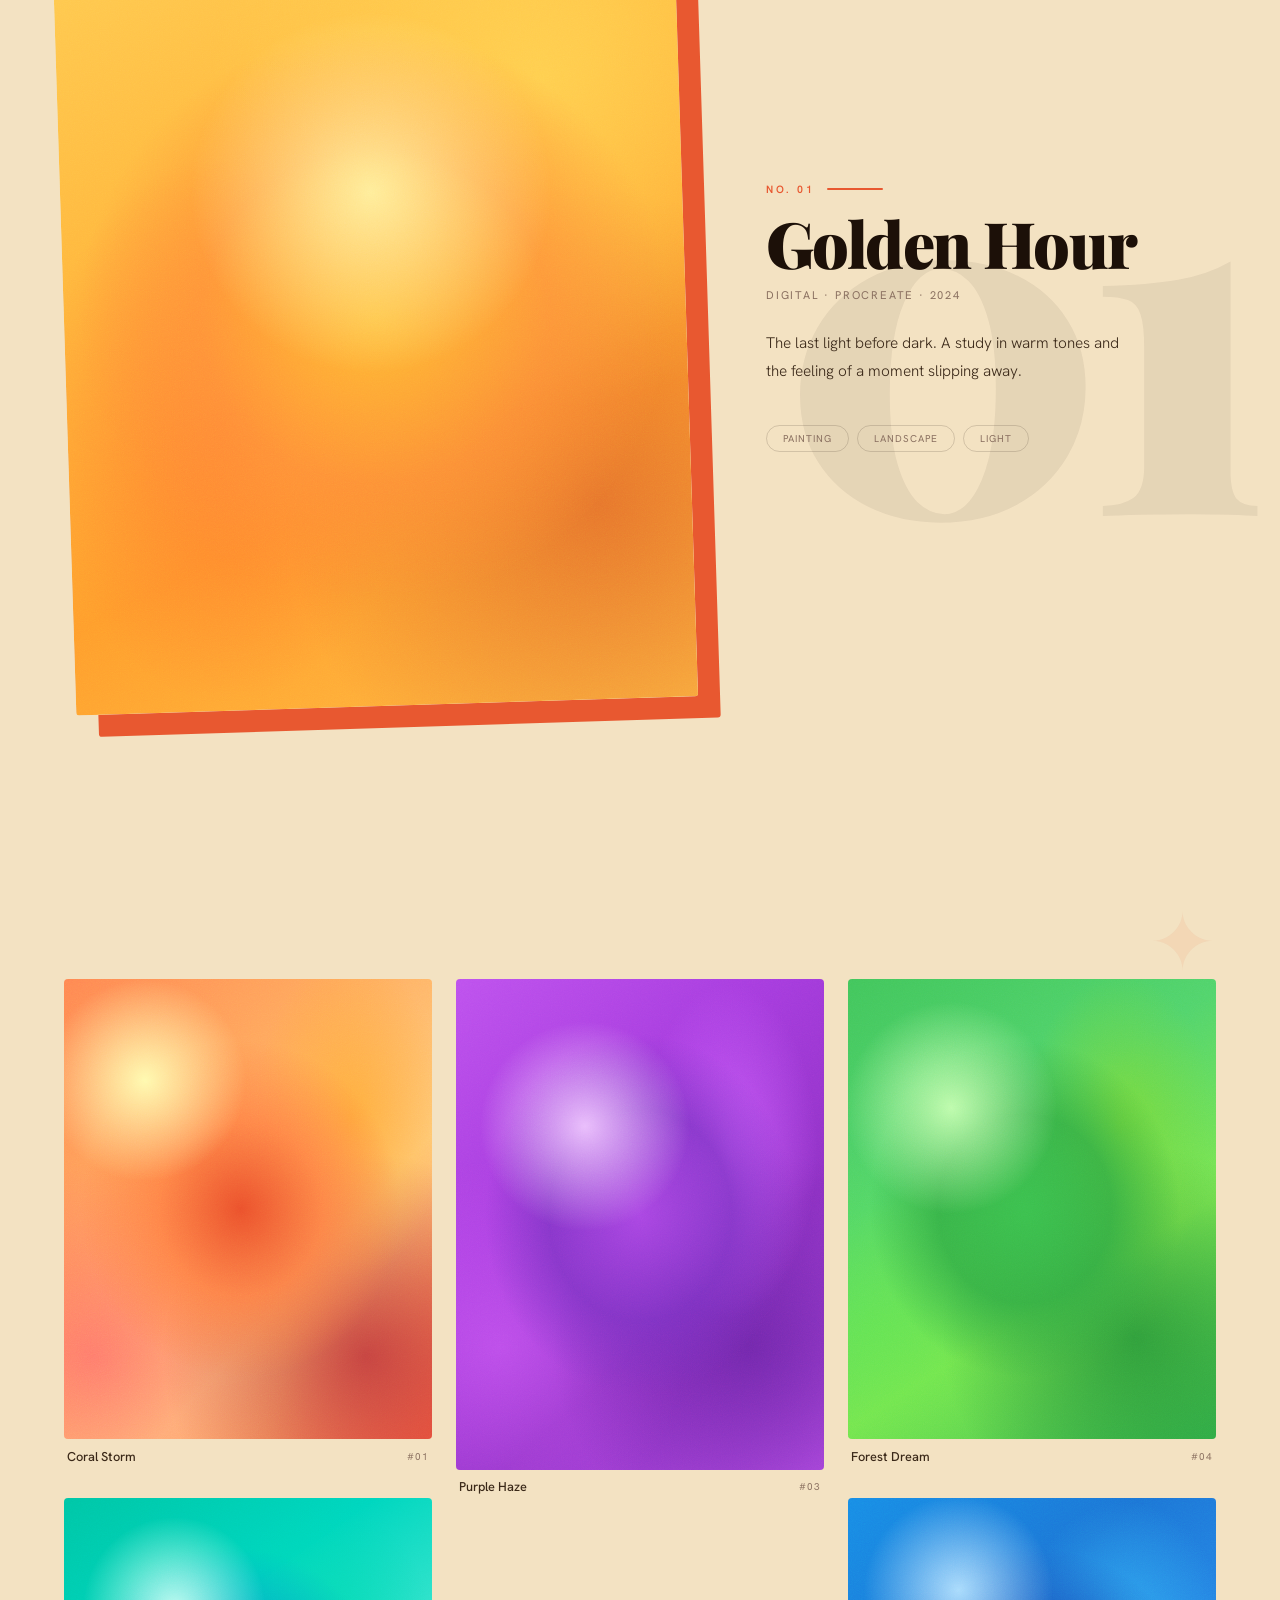
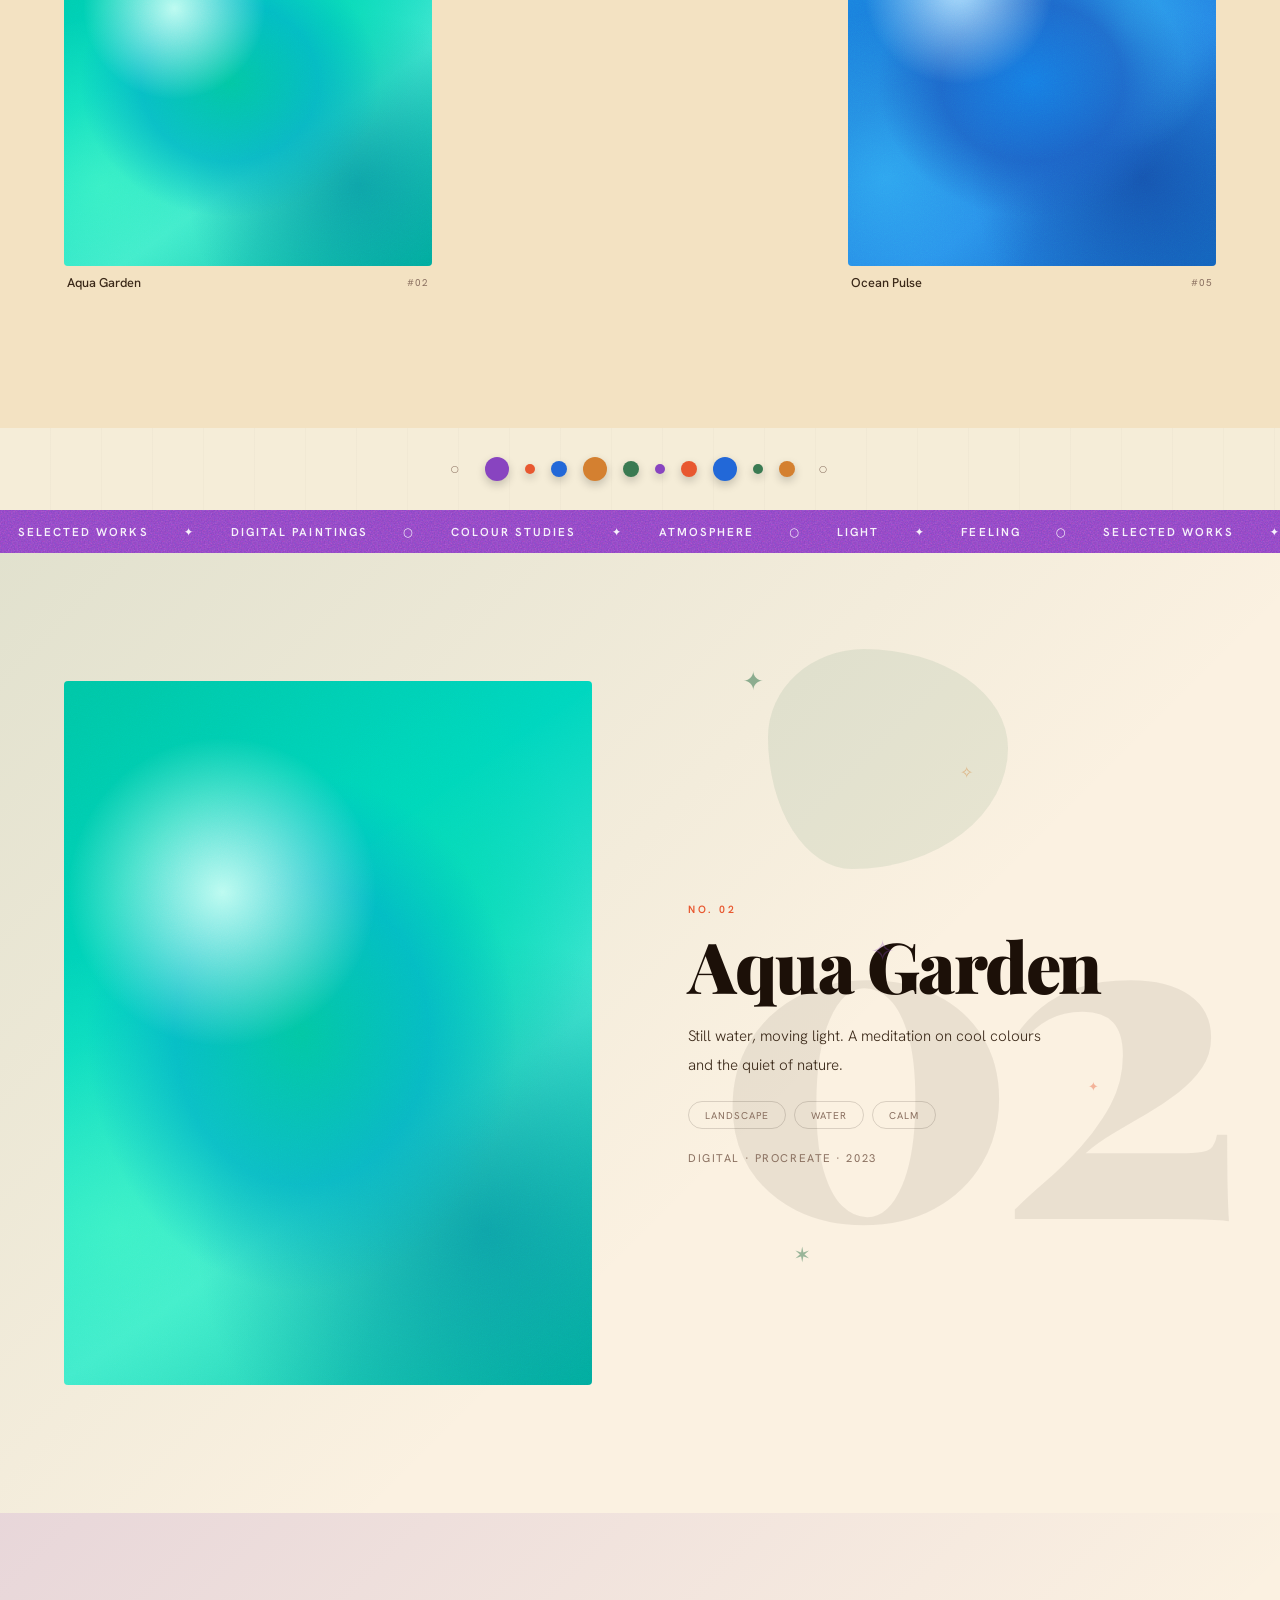
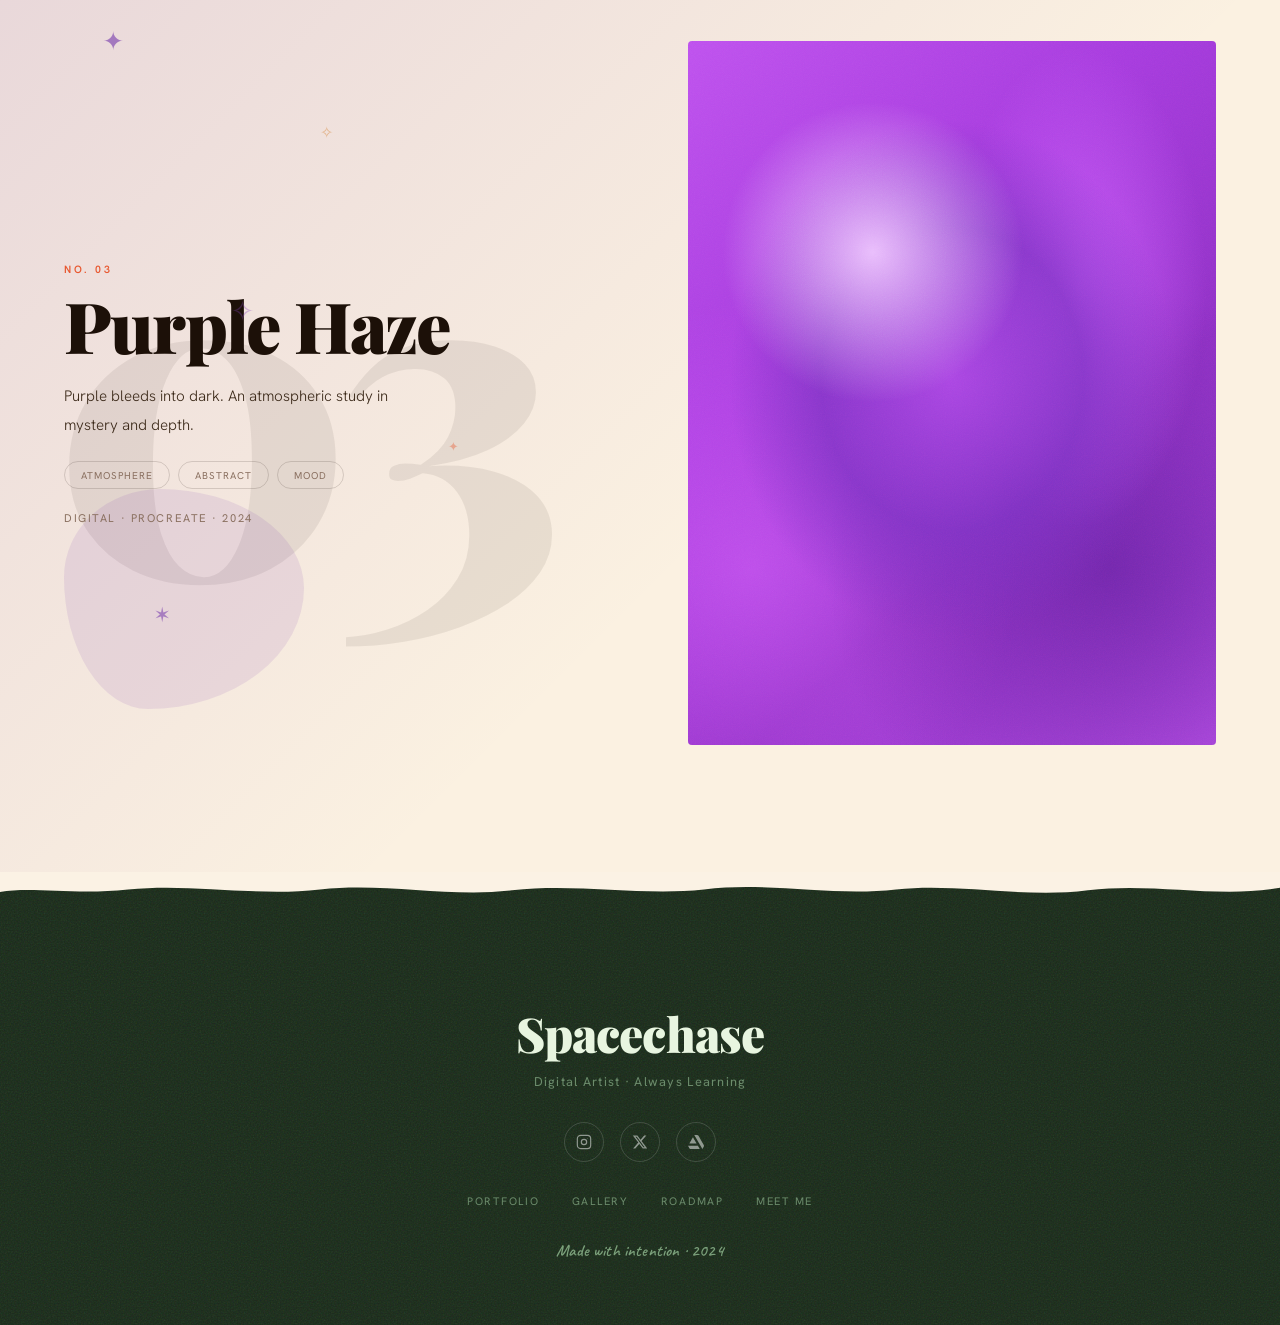
==== commit 3835aea5: "Home page now at /portfolio/ (root redirects there); brighter & bigger torch cursor" ====
--- a/index.html
+++ b/index.html
@@ -3,229 +3,20 @@
 <head>
   <meta charset="UTF-8">
   <meta name="viewport" content="width=device-width, initial-scale=1.0">
-  <title>Spacechase — Portfolio</title>
+  <title>Spacechase — Digital Art</title>
   <link rel="icon" href="icon.png">
-  <meta name="description" content="Spacechase — Digital Art Portfolio. Vibrant digital paintings and visual explorations.">
-  <link rel="preconnect" href="https://fonts.googleapis.com">
-  <link rel="preconnect" href="https://fonts.gstatic.com" crossorigin>
-  <link href="https://fonts.googleapis.com/css2?family=Caveat:wght@500;600;700&family=Hanken+Grotesk:wght@300;400;500;600;700&family=Playfair+Display:ital,wght@0,400;0,700;0,900;1,400;1,700;1,900&display=swap" rel="stylesheet">
-  <link rel="stylesheet" href="css/index.css">
+  <!-- The site's home page lives at /portfolio/ (clean URL). This root file
+       just forwards there so the bare domain still works. -->
+  <link rel="canonical" href="portfolio/">
+  <meta http-equiv="refresh" content="0; url=portfolio/">
+  <script>location.replace('portfolio/' + location.search + location.hash);</script>
+  <style>
+    html { font-family: system-ui, sans-serif; background: #f2ece0; color: #4a3a28; }
+    body { display: grid; place-items: center; min-height: 100vh; margin: 0; }
+    a { color: #c4512a; }
+  </style>
 </head>
 <body>
-
-<div class="page-bg" aria-hidden="true"></div>
-
-<!-- brush cursor installs itself from js/cursor.js -->
-
-<!-- NAV -->
-<nav class="nav" id="nav">
-  <a href="index.html" class="nav__logo">Spacechase</a>
-  <div class="nav__links">
-    <a href="index.html"   class="nav__link nav__link--active">Portfolio</a>
-    <a href="gallery.html" class="nav__link">Gallery</a>
-    <a href="roadmap.html" class="nav__link">Roadmap</a>
-    <a href="about.html"   class="nav__link">Meet Me</a>
-  </div>
-</nav>
-
-<!-- ══ HERO ══ -->
-<section class="hero">
-  <div class="hero__bg"></div>
-
-  <!-- colorful doodle elements across hero -->
-  <span class="d-star"  style="--x:6%;--y:22%;--sz:1.2rem;--clr:var(--coral);--op:.45;--dur:6s;--del:0s">✦</span>
-  <span class="d-star"  style="--x:48%;--y:8%;--sz:0.9rem;--clr:var(--plum);--op:.38;--dur:8s;--del:1.3s">✧</span>
-  <span class="d-star"  style="--x:5%;--y:74%;--sz:1rem;--clr:var(--sage);--op:.4;--dur:5s;--del:.6s">✶</span>
-  <span class="d-star"  style="--x:52%;--y:82%;--sz:0.8rem;--clr:var(--amber);--op:.35;--dur:7s;--del:1.8s">✦</span>
-  <!-- big soft color blobs in background of hero -->
-  <span class="d-big" style="--x:2%;--y:38%;--sz:5rem;--clr:var(--coral);--op:.06;--dur:12s">●</span>
-  <span class="d-big" style="--x:40%;--y:5%;--sz:3.5rem;--clr:var(--plum);--op:.07;--dur:15s;--del:3s">●</span>
-
-  <!-- left: text -->
-  <div class="hero__content">
-    <p class="hero__eyebrow">Digital Artist · 2024</p>
-    <h1 class="hero__name">Space<br><em>chase</em></h1>
-    <p class="hero__sub">colour · light · feeling</p>
-    <!-- sticky note — now sits where the tagline was -->
-    <div class="hero__note">
-      <span class="hero__note-icon">🎨</span>
-      currently making: something with colour
-    </div>
-
-    <!-- CTA with hand-drawn arrow doodle -->
-    <div class="doodle-cta-wrap">
-      <a href="https://instagram.com" class="hero__cta" target="_blank" rel="noopener">
-        <svg width="15" height="15" viewBox="0 0 24 24" fill="none" stroke="currentColor" stroke-width="2" stroke-linecap="round" stroke-linejoin="round"><rect x="2" y="2" width="20" height="20" rx="5"/><circle cx="12" cy="12" r="4"/><circle cx="17.5" cy="6.5" r=".5" fill="currentColor" stroke="none"/></svg>
-        Follow on Instagram
-      </a>
-      <svg class="doodle-arrow-svg" width="40" height="28" viewBox="0 0 40 28" fill="none">
-        <path d="M2,20 C10,18 20,14 32,10" stroke="var(--ink-m)" stroke-width="1.8" stroke-linecap="round"/>
-        <path d="M26,4 L34,10 L26,17" stroke="var(--ink-m)" stroke-width="1.8" stroke-linecap="round" stroke-linejoin="round"/>
-      </svg>
-    </div>
-
-    <!-- colour palette -->
-    <div class="hero__palette">
-      <span class="hero__palette-label">palette →</span>
-      <span class="palette-dot" style="--c:#e85830" title="coral"></span>
-      <span class="palette-dot" style="--c:#d48030" title="amber"></span>
-      <span class="palette-dot" style="--c:#3a7a52" title="sage"></span>
-      <span class="palette-dot" style="--c:#8844c0" title="plum"></span>
-      <span class="palette-dot" style="--c:#2268d8" title="cobalt"></span>
-    </div>
-  </div>
-
-  <!-- right: floating circle + badges -->
-  <div class="hero__visual">
-    <div class="hero-badge hb-1">✦ Digital</div>
-    <div class="hero-badge hb-2">Procreate</div>
-    <div class="hero-badge hb-3">2024</div>
-    <div class="hero-badge hb-4">Always Learning</div>
-    <div class="hero-badge hb-5">Colour · Light</div>
-    <div class="hero__circle">
-      <div class="art-canvas a-coral-storm"></div>
-    </div>
-  </div>
-
-  <div class="hero__scroll">
-    <span class="scroll-line"></span>
-    <span class="scroll-text">Scroll</span>
-  </div>
-</section>
-
-<!-- TICKER 1 -->
-<div class="ticker">
-  <div class="ticker__track">
-    <span>Spacechase</span><span>✦</span><span>Digital Artist</span><span>✦</span>
-    <span>2024</span><span>○</span><span>Original Works</span><span>✦</span>
-    <span>Procreate</span><span>○</span><span>Colour Study</span><span>✦</span>
-    <span>Spacechase</span><span>✦</span><span>Digital Artist</span><span>✦</span>
-    <span>2024</span><span>○</span><span>Original Works</span><span>✦</span>
-    <span>Procreate</span><span>○</span><span>Colour Study</span><span>✦</span>
-  </div>
-</div>
-
-<!-- ══ STATEMENT ══ -->
-<section class="statement reveal">
-  <p class="statement__text">
-    "I make images that feel like <em>memories</em> —<br>
-    of places I've never been, emotions I can't name."
-  </p>
-</section>
-
-<!-- ══ PAINT DOT STRIP ══ -->
-<div class="paint-strip" aria-hidden="true">
-  <span class="ps-label">✦</span>
-  <span class="ps-dot sm"  style="--c:#e85830;--del:0s"></span>
-  <span class="ps-dot"     style="--c:#d48030;--del:.14s"></span>
-  <span class="ps-dot big" style="--c:#3a7a52;--del:.28s"></span>
-  <span class="ps-dot"     style="--c:#8844c0;--del:.42s"></span>
-  <span class="ps-dot big" style="--c:#e85830;--del:.56s"></span>
-  <span class="ps-dot sm"  style="--c:#2268d8;--del:.7s"></span>
-  <span class="ps-dot"     style="--c:#d48030;--del:.84s"></span>
-  <span class="ps-dot big" style="--c:#8844c0;--del:.98s"></span>
-  <span class="ps-dot"     style="--c:#e85830;--del:1.12s"></span>
-  <span class="ps-dot sm"  style="--c:#3a7a52;--del:1.26s"></span>
-  <span class="ps-dot"     style="--c:#2268d8;--del:1.4s"></span>
-  <span class="ps-dot big" style="--c:#d48030;--del:1.54s"></span>
-  <span class="ps-label">✦</span>
-</div>
-
-<!-- ══ FEATURED (filled by JS) ══ -->
-<section class="featured-section reveal" id="featuredRoot">
-  <span class="ft-sparkle" style="--x:2%;--y:15%;--sz:1.5rem;--clr:var(--coral);--op:.4;--dur:5s">✦</span>
-  <span class="ft-sparkle" style="--x:4%;--y:65%;--sz:0.9rem;--clr:var(--amber);--op:.35;--dur:7s;--del:.8s">✦</span>
-  <span class="ft-sparkle" style="--x:96%;--y:20%;--sz:1.1rem;--clr:var(--plum);--op:.3;--dur:6s;--del:.4s">✧</span>
-  <span class="ft-sparkle" style="--x:94%;--y:75%;--sz:0.8rem;--clr:var(--sage);--op:.35;--dur:8s;--del:1.2s">✶</span>
-</section>
-
-<!-- ══ GALLERY ══ -->
-<section class="gallery-section" id="gallery">
-  <p class="gallery-intro reveal">selected pieces from the journey so far</p>
-  <div class="section-mark reveal">
-    <div class="sm-dot"></div>
-    <div style="display:flex;flex-direction:column;gap:.1rem;flex-shrink:0;">
-      <span class="sm-label">The Work</span>
-      <svg class="sm-squiggle" width="72" height="8" viewBox="0 0 72 8" fill="none">
-        <path d="M0,5 Q9,1 18,5 Q27,9 36,5 Q45,1 54,5 Q63,9 72,5" stroke="var(--coral)" stroke-width="2" stroke-linecap="round" fill="none"/>
-      </svg>
-    </div>
-    <div class="sm-rule"></div>
-    <span class="sm-count" id="galleryCount"></span>
-  </div>
-  <div class="portfolio-grid" id="galleryRoot"></div>
-</section>
-
-<!-- ══ PAINT DOT STRIP 2 ══ -->
-<div class="paint-strip" aria-hidden="true">
-  <span class="ps-label">○</span>
-  <span class="ps-dot big" style="--c:#8844c0;--del:0s"></span>
-  <span class="ps-dot sm"  style="--c:#e85830;--del:.18s"></span>
-  <span class="ps-dot"     style="--c:#2268d8;--del:.36s"></span>
-  <span class="ps-dot big" style="--c:#d48030;--del:.54s"></span>
-  <span class="ps-dot"     style="--c:#3a7a52;--del:.72s"></span>
-  <span class="ps-dot sm"  style="--c:#8844c0;--del:.9s"></span>
-  <span class="ps-dot"     style="--c:#e85830;--del:1.08s"></span>
-  <span class="ps-dot big" style="--c:#2268d8;--del:1.26s"></span>
-  <span class="ps-dot sm"  style="--c:#3a7a52;--del:1.44s"></span>
-  <span class="ps-dot"     style="--c:#d48030;--del:1.62s"></span>
-  <span class="ps-label">○</span>
-</div>
-
-<!-- TICKER 2 -->
-<div class="ticker ticker--plum">
-  <div class="ticker__track">
-    <span>Selected Works</span><span>✦</span><span>Digital Paintings</span><span>○</span>
-    <span>Colour Studies</span><span>✦</span><span>Atmosphere</span><span>○</span>
-    <span>Light</span><span>✦</span><span>Feeling</span><span>○</span>
-    <span>Selected Works</span><span>✦</span><span>Digital Paintings</span><span>○</span>
-    <span>Colour Studies</span><span>✦</span><span>Atmosphere</span><span>○</span>
-    <span>Light</span><span>✦</span><span>Feeling</span><span>○</span>
-  </div>
-</div>
-
-<!-- ══ SPOTLIGHTS (filled by JS) ══ -->
-<div id="spotlightsRoot"></div>
-
-<!-- ══ FOOTER ══ -->
-<footer class="footer reveal">
-  <div class="footer__inner">
-    <p class="footer__name">Spacechase</p>
-    <p class="footer__tagline">Digital Artist · Always Learning</p>
-    <div class="social-links">
-      <a href="#" class="social-link" title="Instagram" target="_blank" rel="noopener">
-        <svg viewBox="0 0 24 24" fill="none" stroke="currentColor" stroke-width="1.8" stroke-linecap="round" stroke-linejoin="round"><rect x="2" y="2" width="20" height="20" rx="5"/><circle cx="12" cy="12" r="4"/><circle cx="17.5" cy="6.5" r=".5" fill="currentColor" stroke="none"/></svg>
-      </a>
-      <a href="#" class="social-link" title="Twitter / X" target="_blank" rel="noopener">
-        <svg viewBox="0 0 24 24" fill="currentColor"><path d="M18.244 2.25h3.308l-7.227 8.26 8.502 11.24H16.17l-5.214-6.817L4.99 21.75H1.68l7.73-8.835L1.254 2.25H8.08l4.713 6.231zm-1.161 17.52h1.833L7.084 4.126H5.117z"/></svg>
-      </a>
-      <a href="#" class="social-link" title="ArtStation" target="_blank" rel="noopener">
-        <svg viewBox="0 0 24 24" fill="currentColor"><path d="M0 17.723l2.027 3.505h.001a2.424 2.424 0 0 0 2.164 1.333h13.457l-2.792-4.838H0zm24 .025c0-.484-.143-.935-.388-1.314L15.728 2.728a2.424 2.424 0 0 0-2.142-1.289H9.419L21.598 22.54l1.92-3.325c.378-.637.482-.919.482-1.467zm-11.129-3.462L7.428 4.858l-5.444 9.428h10.887z"/></svg>
-      </a>
-    </div>
-    <nav class="footer__nav">
-      <a href="index.html">Portfolio</a>
-      <a href="gallery.html">Gallery</a>
-      <a href="roadmap.html">Roadmap</a>
-      <a href="about.html">Meet Me</a>
-    </nav>
-    <p class="footer__credit">Made with intention · 2024</p>
-  </div>
-</footer>
-
-<!-- ══ LIGHTBOX ══ -->
-<div class="lightbox" id="lightbox">
-  <div class="lightbox__back" id="lbBack"></div>
-  <div class="lightbox__frame">
-    <div class="lightbox__canvas" id="lbCanvas"></div>
-  </div>
-  <button class="lightbox__close" id="lbClose">✕</button>
-</div>
-
-<script src="portfolio-data.js"></script>
-<script src="js/index.js"></script>
-
-<script src="js/cursor.js"></script>
-
+  <p>Redirecting to the <a href="portfolio/">portfolio</a>…</p>
 </body>
 </html>
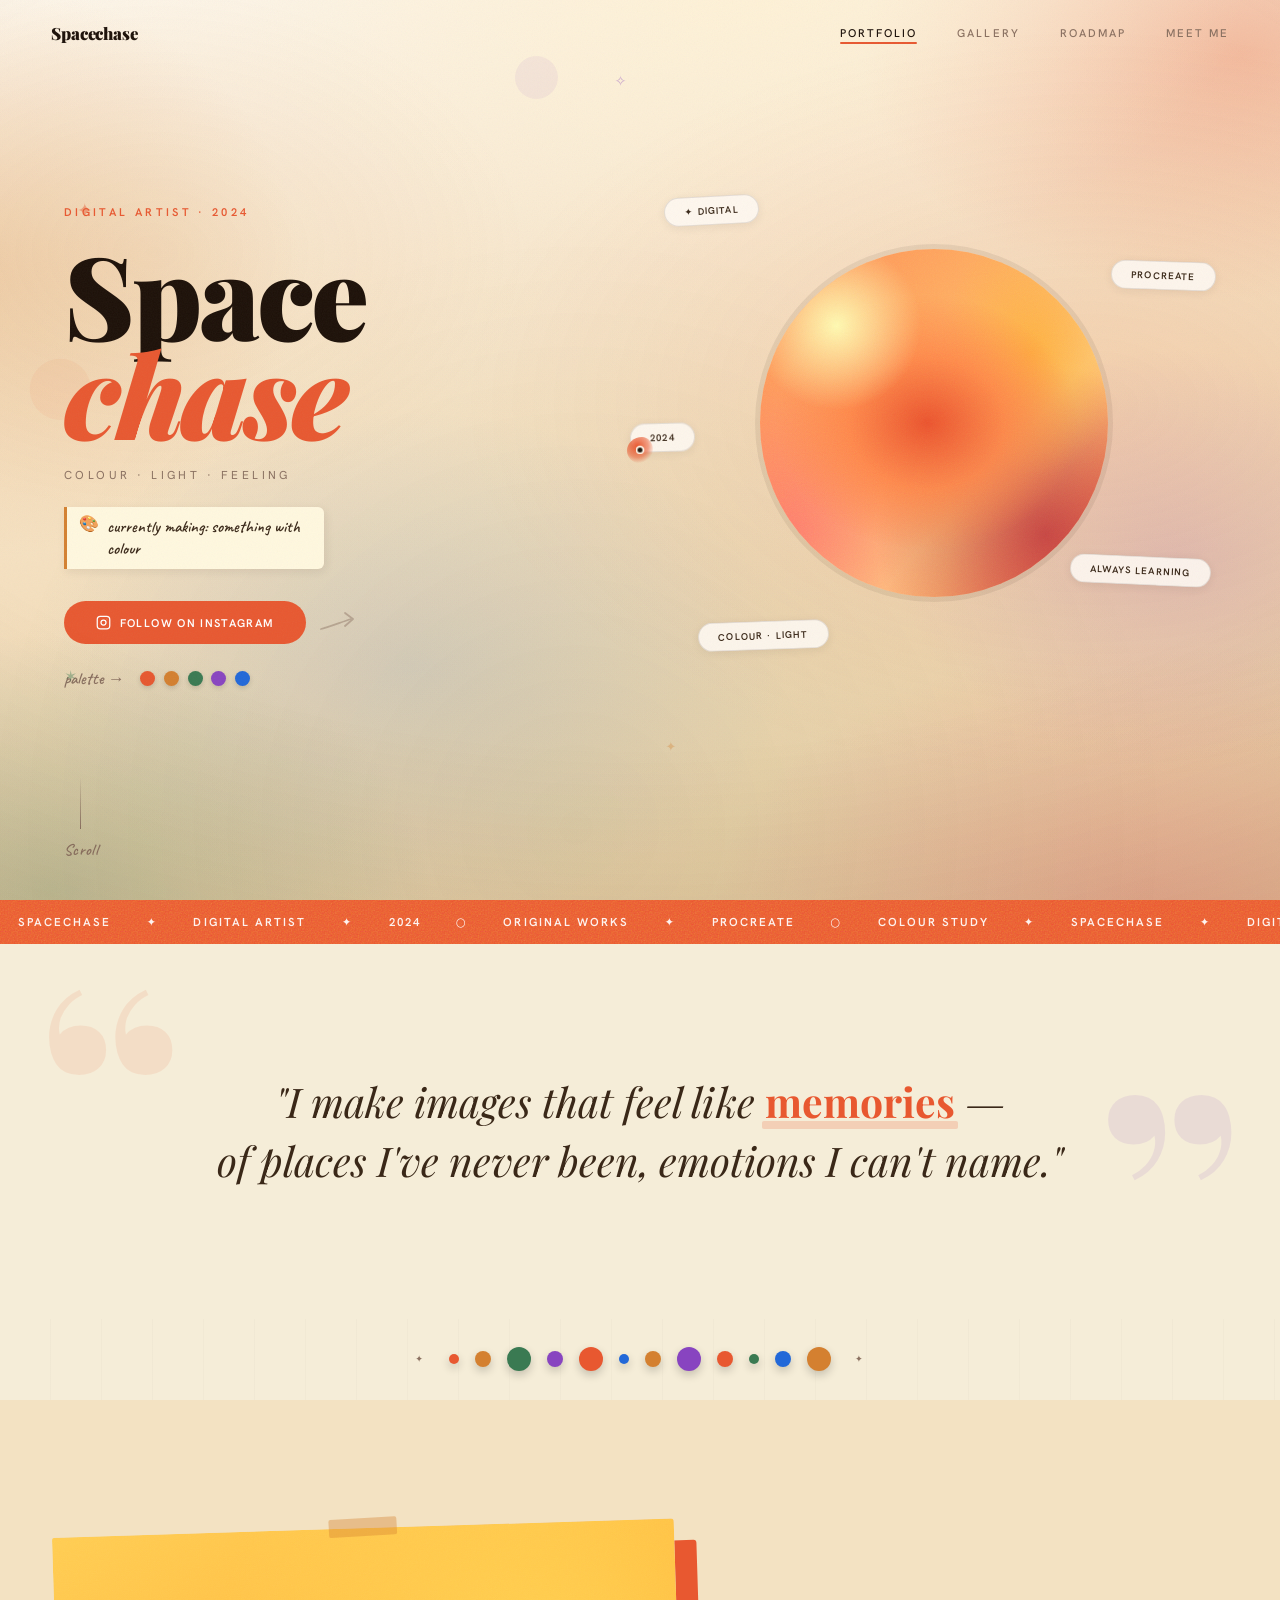
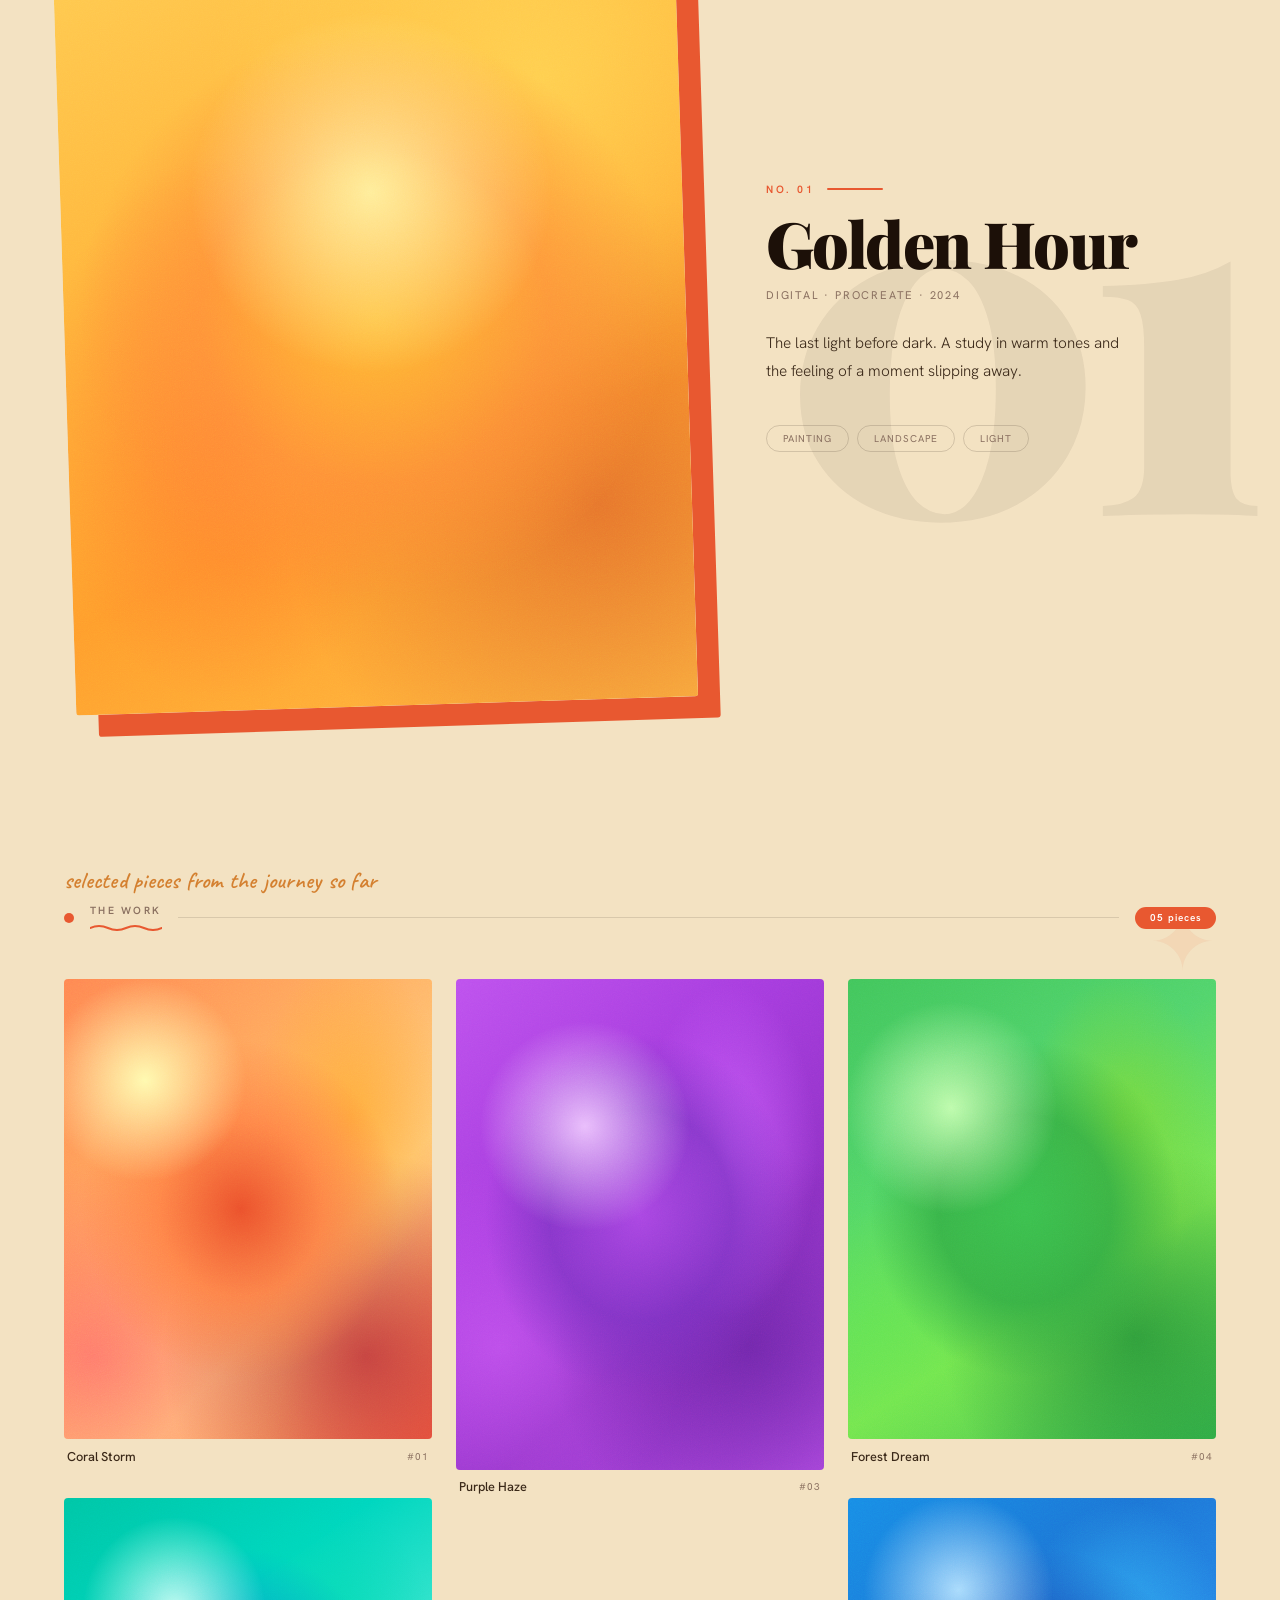
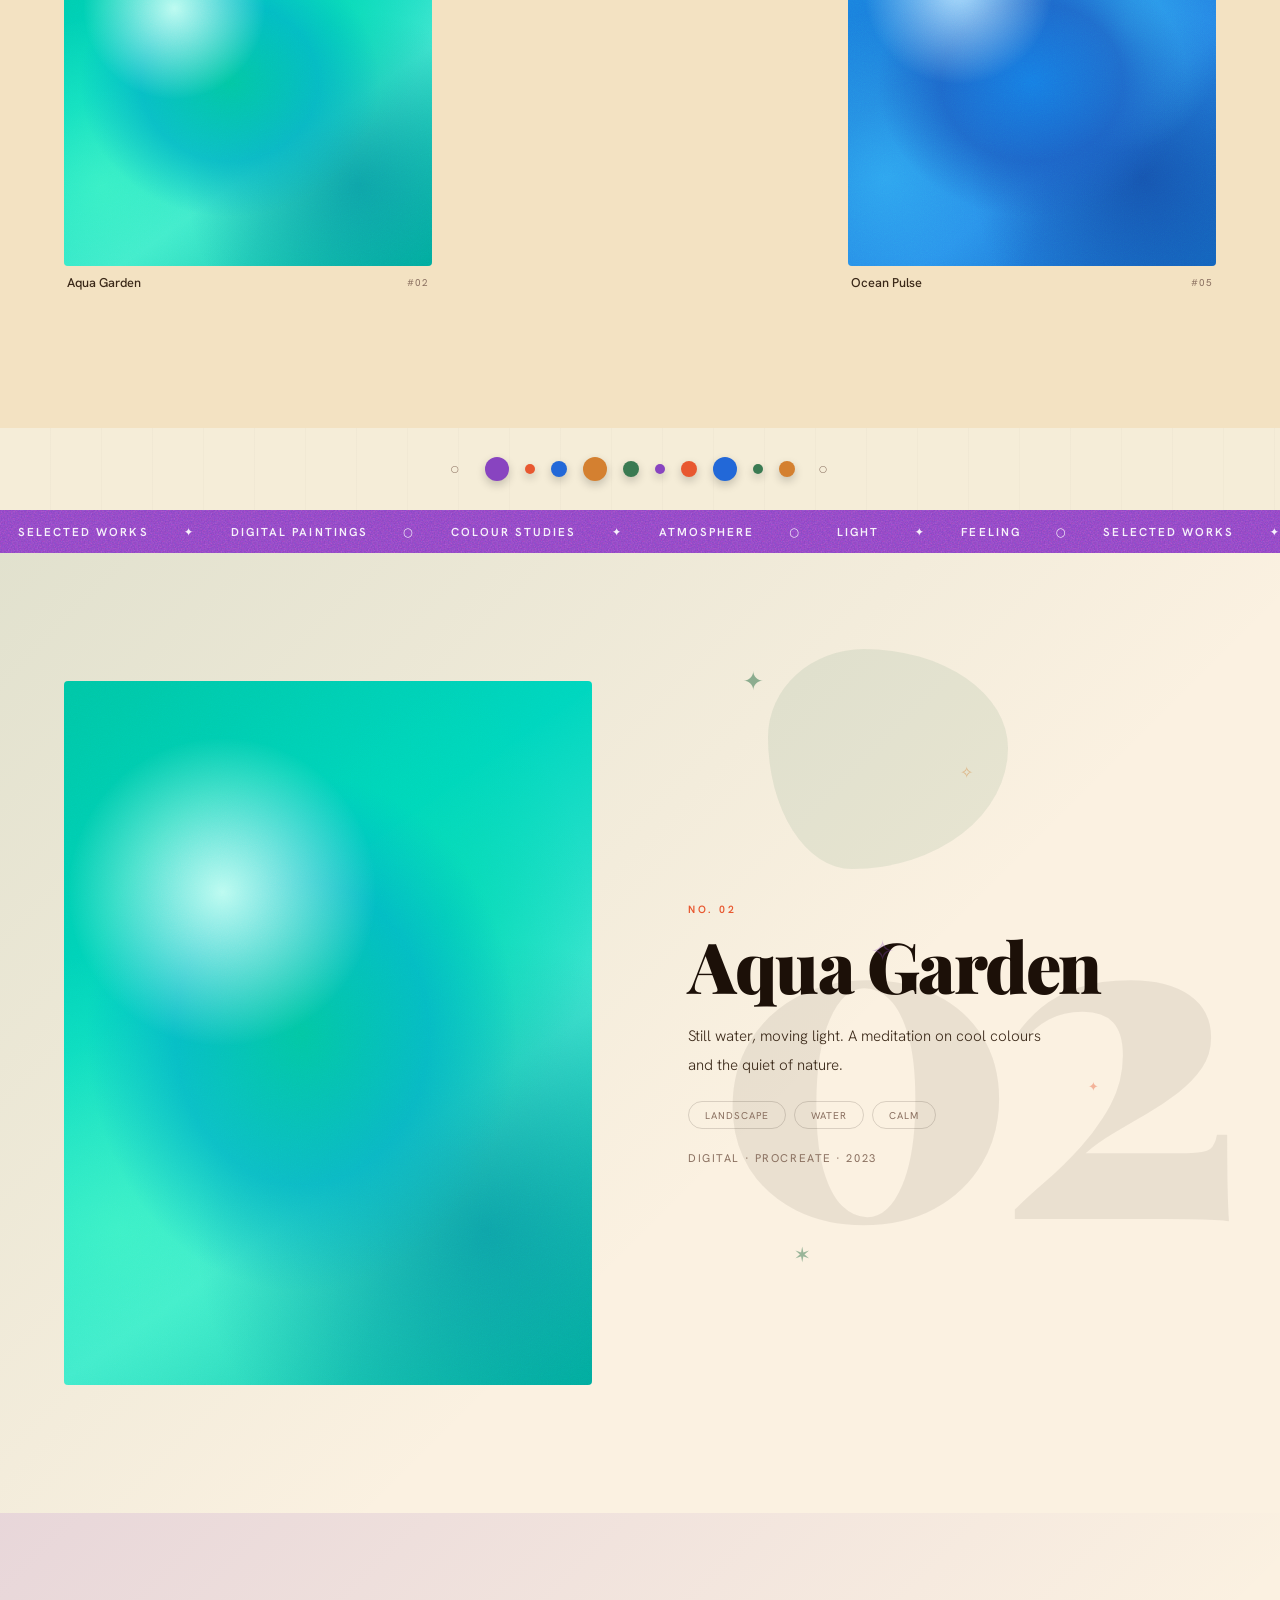
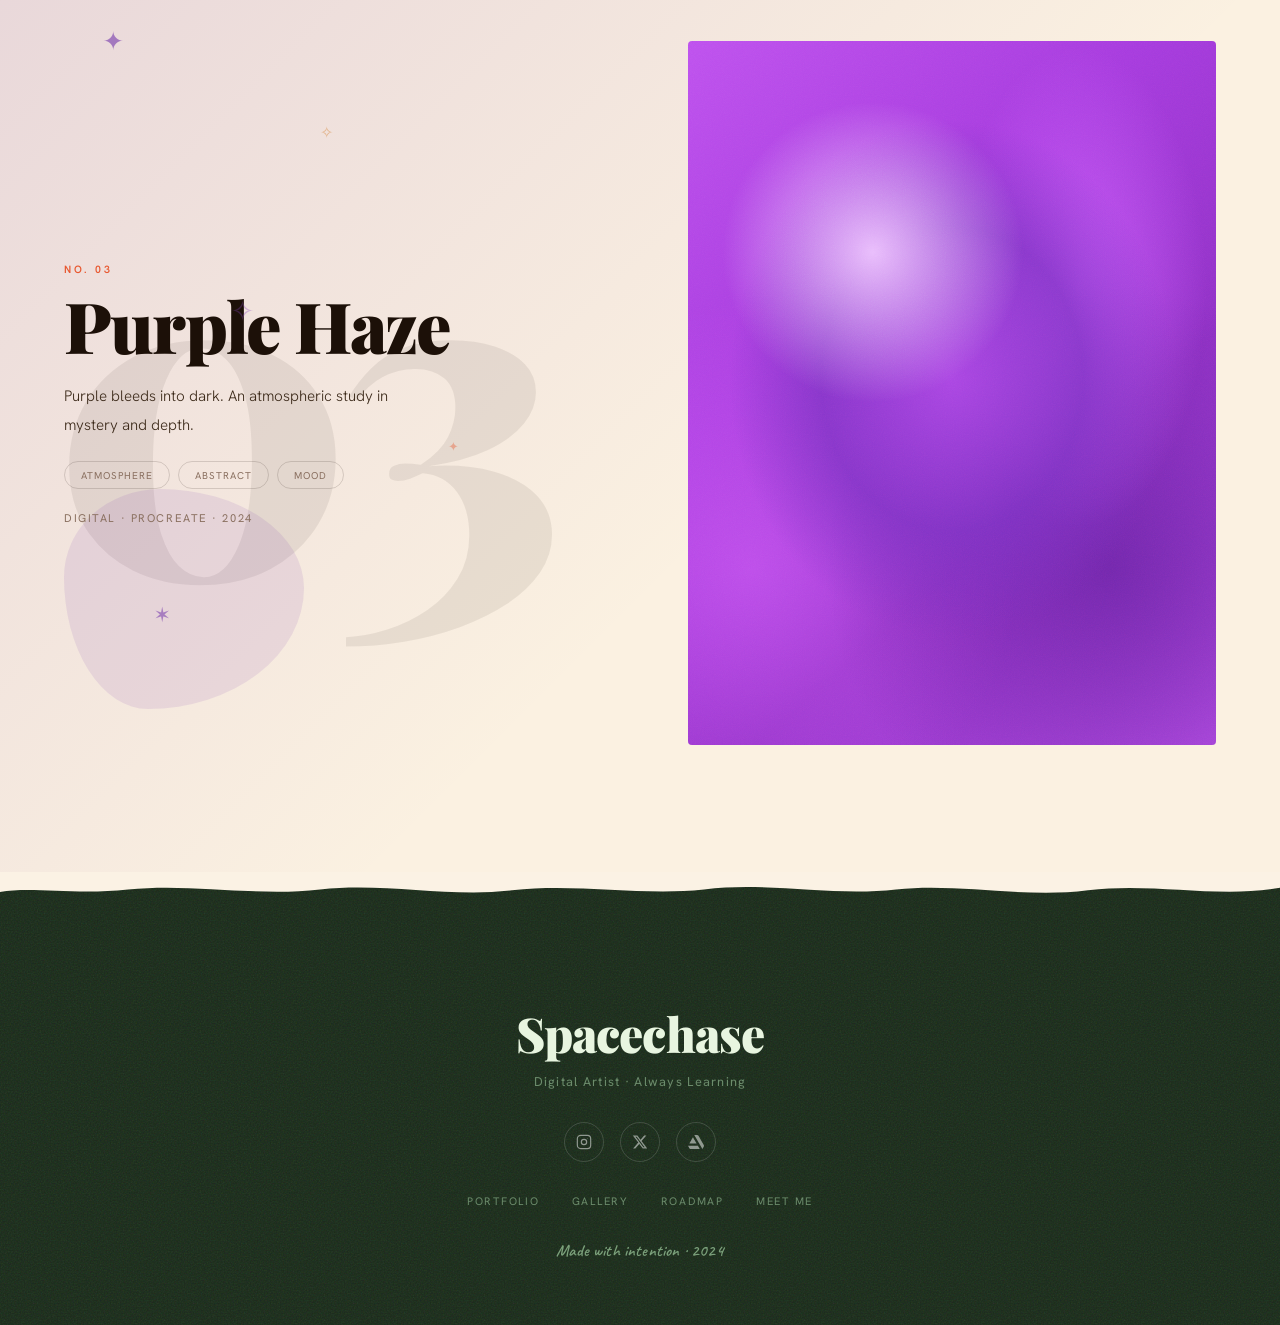
==== commit 62917a2a: "Final build: drop dead .hero__tagline CSS, fix root redirect favicon (icon.png→favicon.svg), add Roa" ====
--- a/index.html
+++ b/index.html
@@ -4,7 +4,7 @@
   <meta charset="UTF-8">
   <meta name="viewport" content="width=device-width, initial-scale=1.0">
   <title>Spacechase — Digital Art</title>
-  <link rel="icon" href="icon.png">
+  <link rel="icon" type="image/svg+xml" href="favicon.svg">
   <!-- The site's home page lives at /portfolio/ (clean URL). This root file
        just forwards there so the bare domain still works. -->
   <link rel="canonical" href="portfolio/">
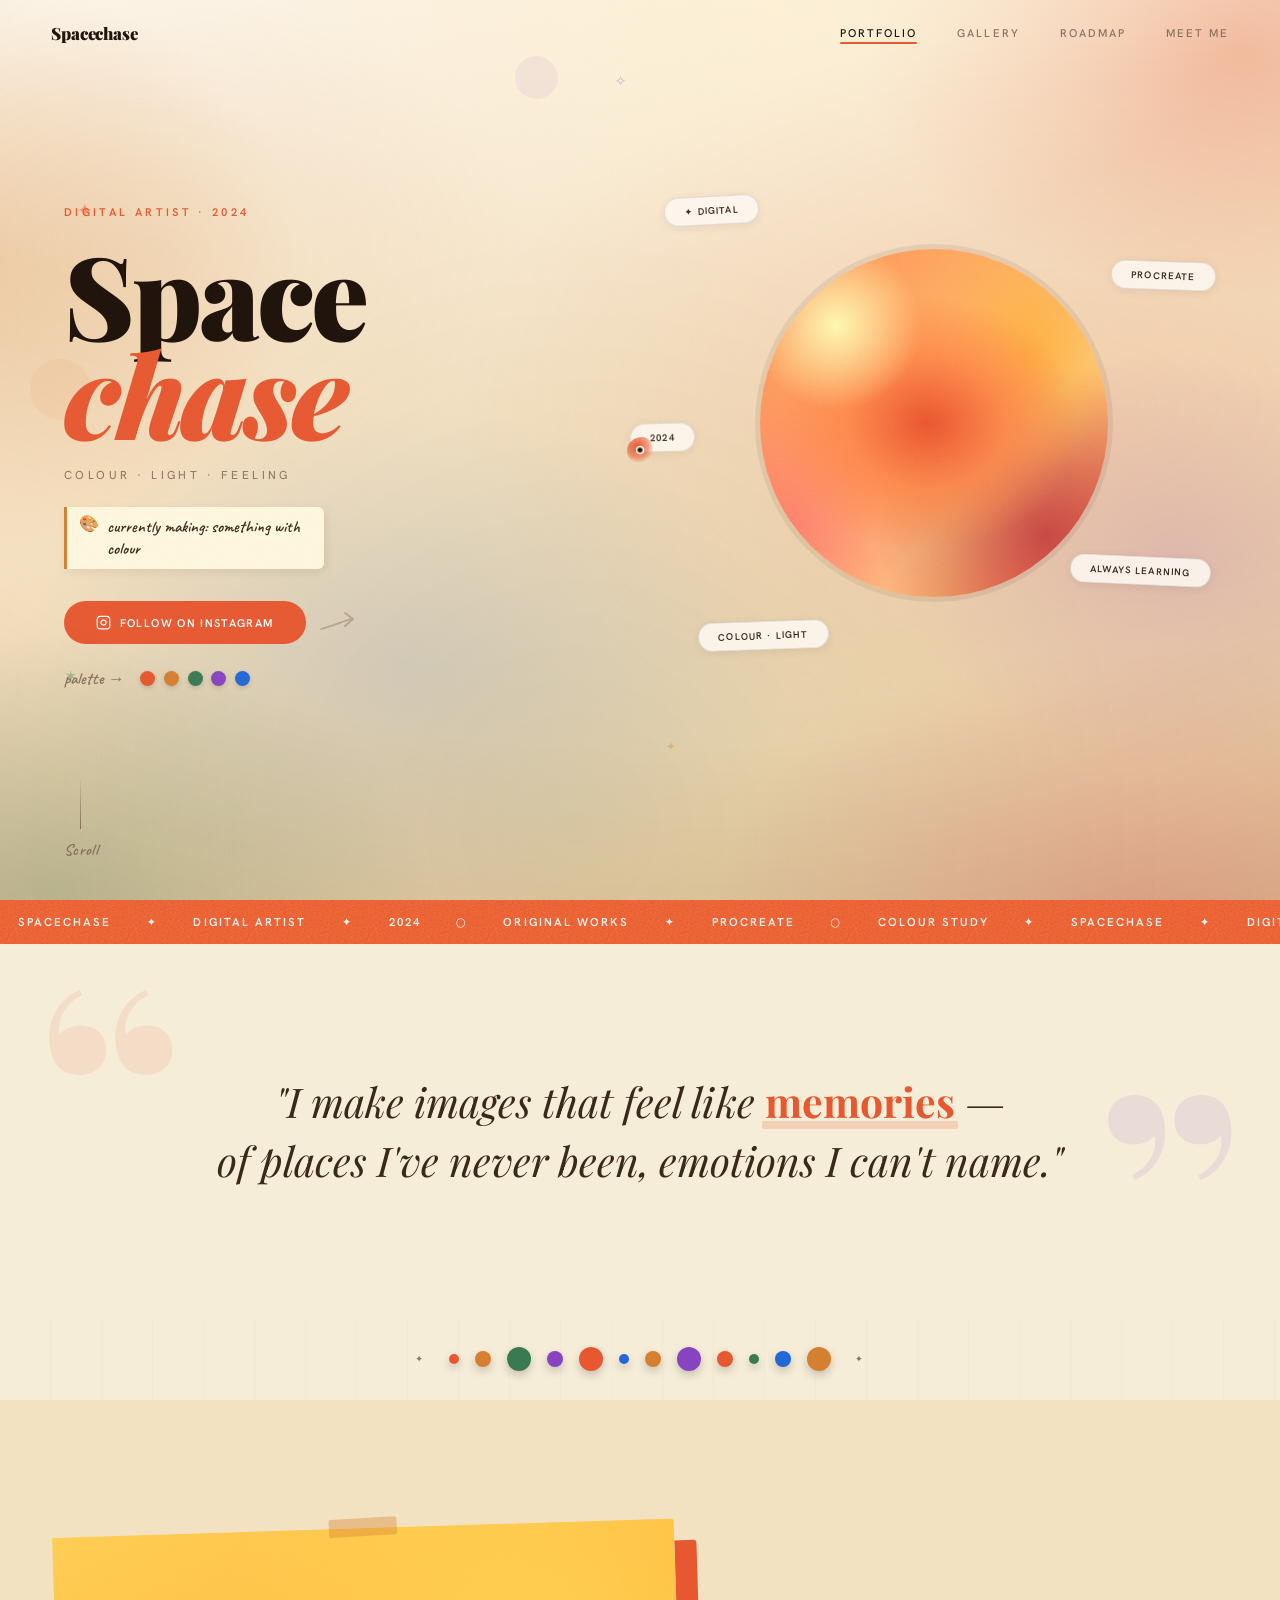
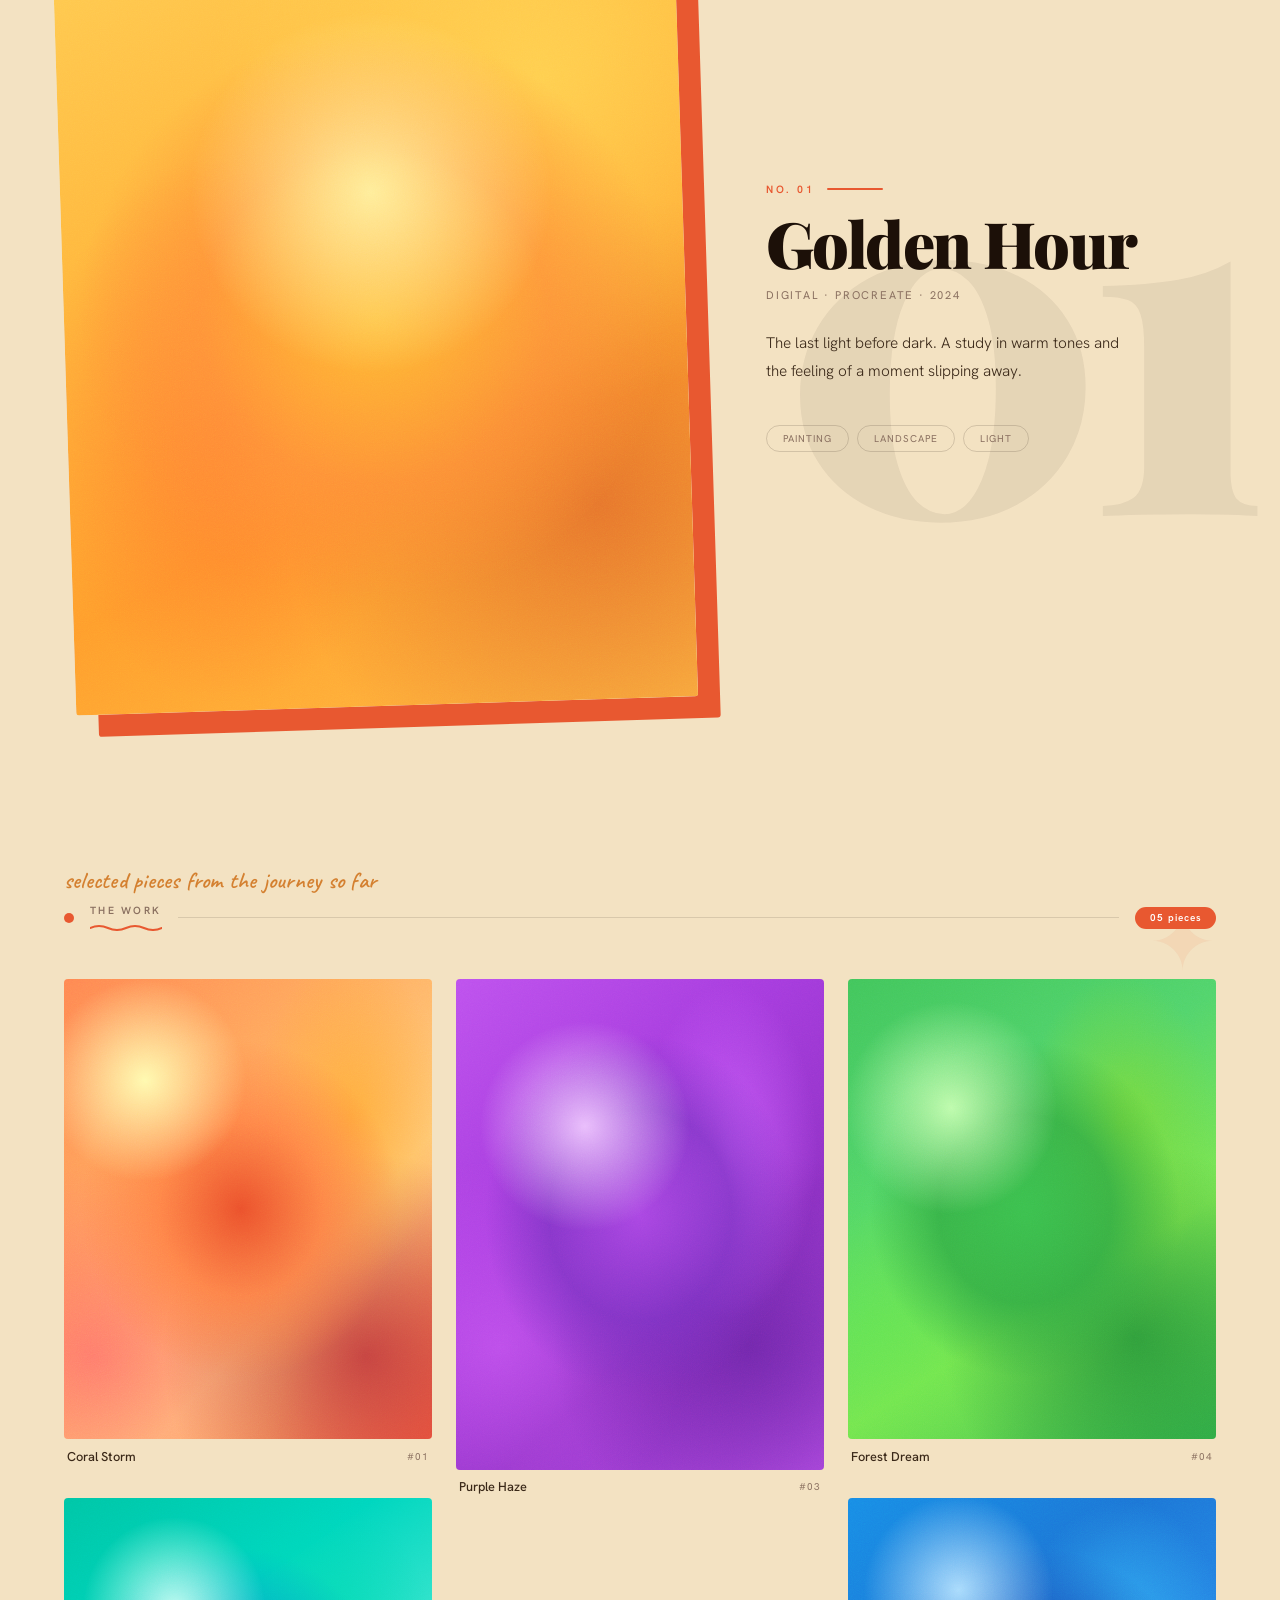
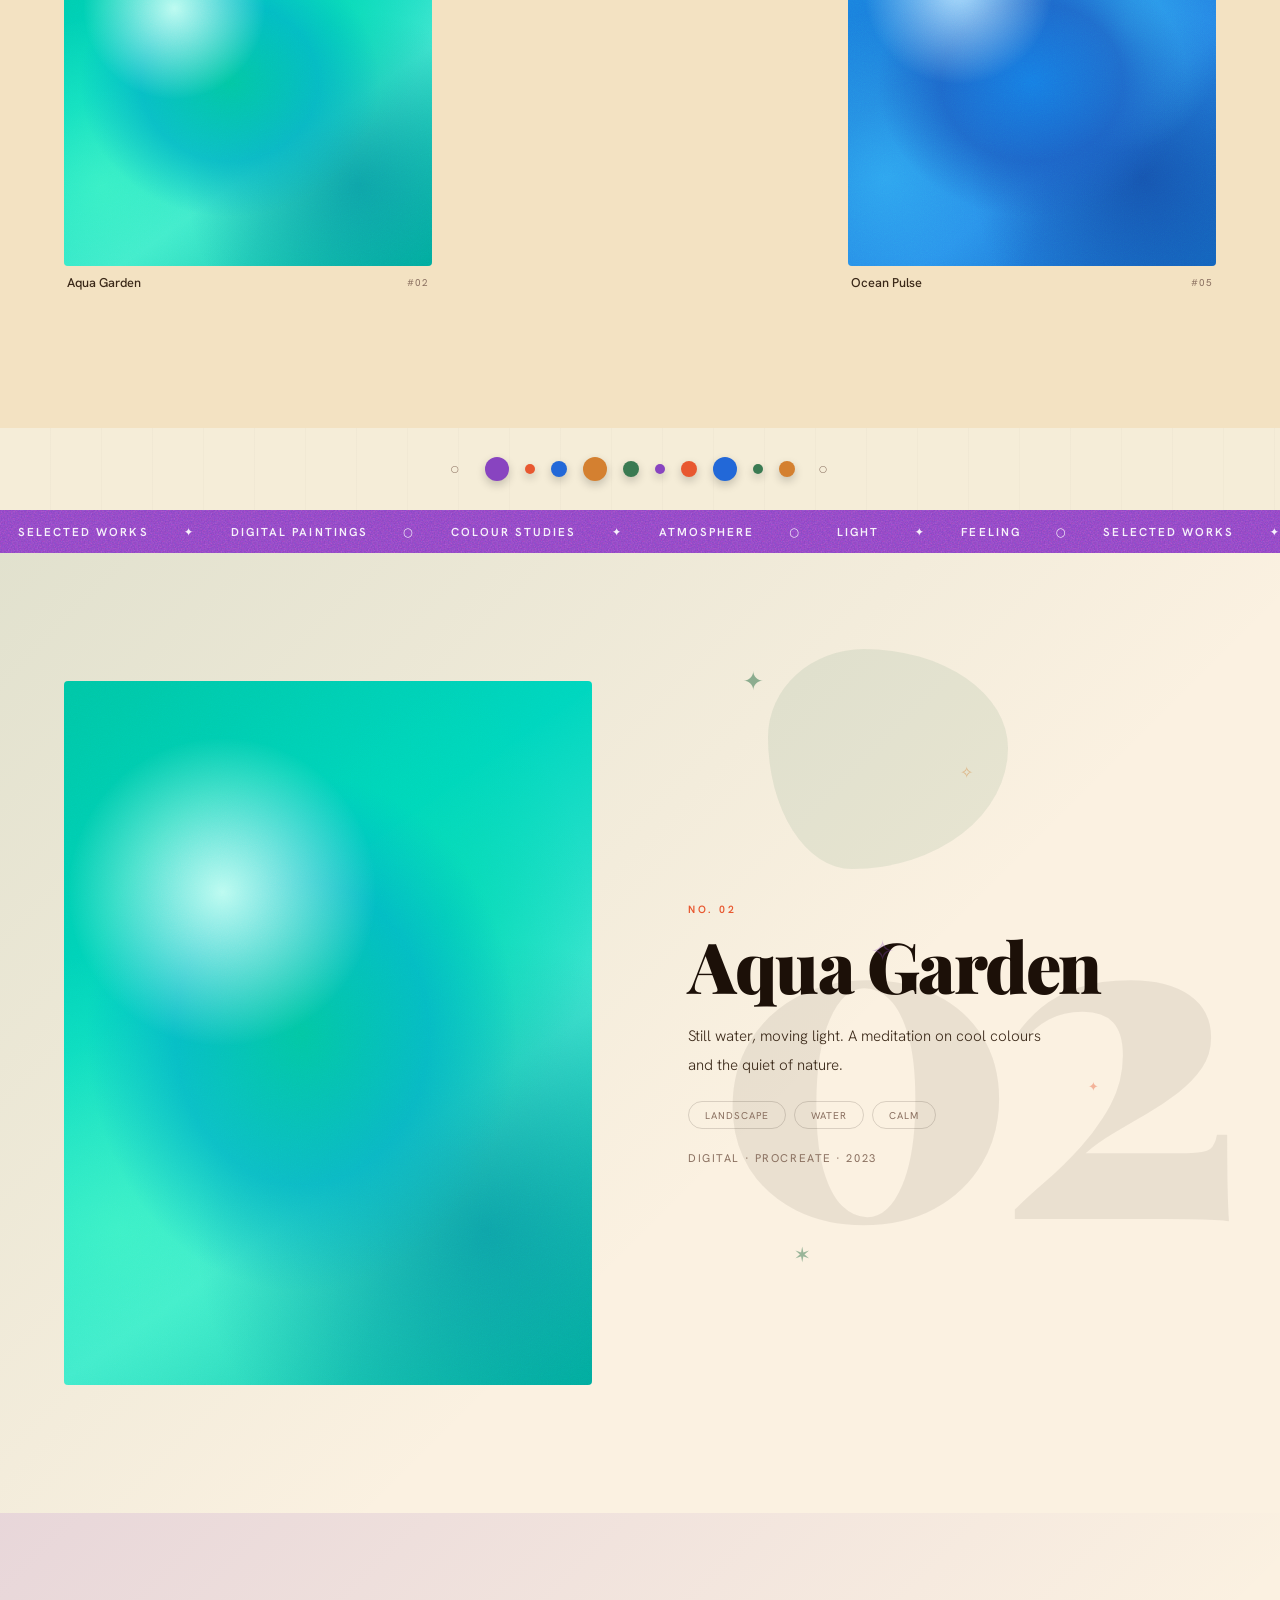
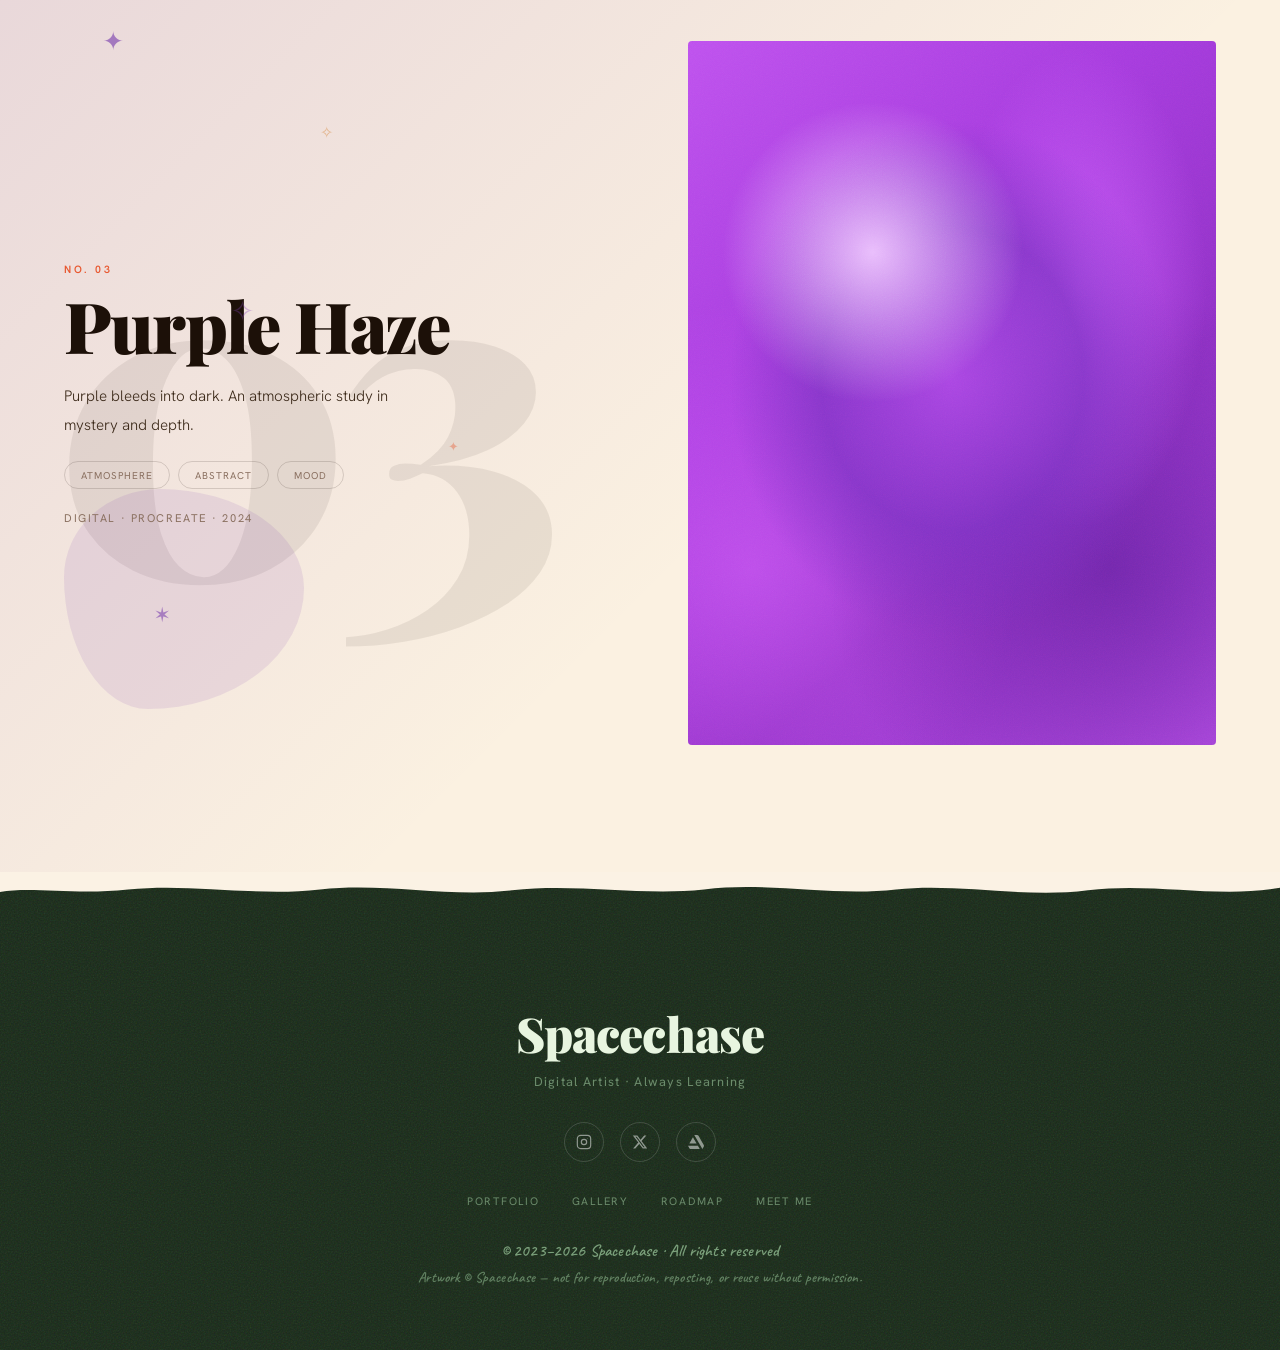
==== commit a447a69d: "Add copyright + licensing: All Rights Reserved (artwork + code) — footer notices, copyright meta on " ====
--- a/index.html
+++ b/index.html
@@ -3,8 +3,9 @@
 <head>
   <meta charset="UTF-8">
   <meta name="viewport" content="width=device-width, initial-scale=1.0">
+  <meta name="copyright" content="© 2023–2026 Spacechase. All rights reserved.">
   <title>Spacechase — Digital Art</title>
-  <link rel="icon" type="image/svg+xml" href="favicon.svg">
+  <link rel="icon" type="image/png" sizes="32x32" href="favicon-32.png">
   <!-- The site's home page lives at /portfolio/ (clean URL). This root file
        just forwards there so the bare domain still works. -->
   <link rel="canonical" href="portfolio/">
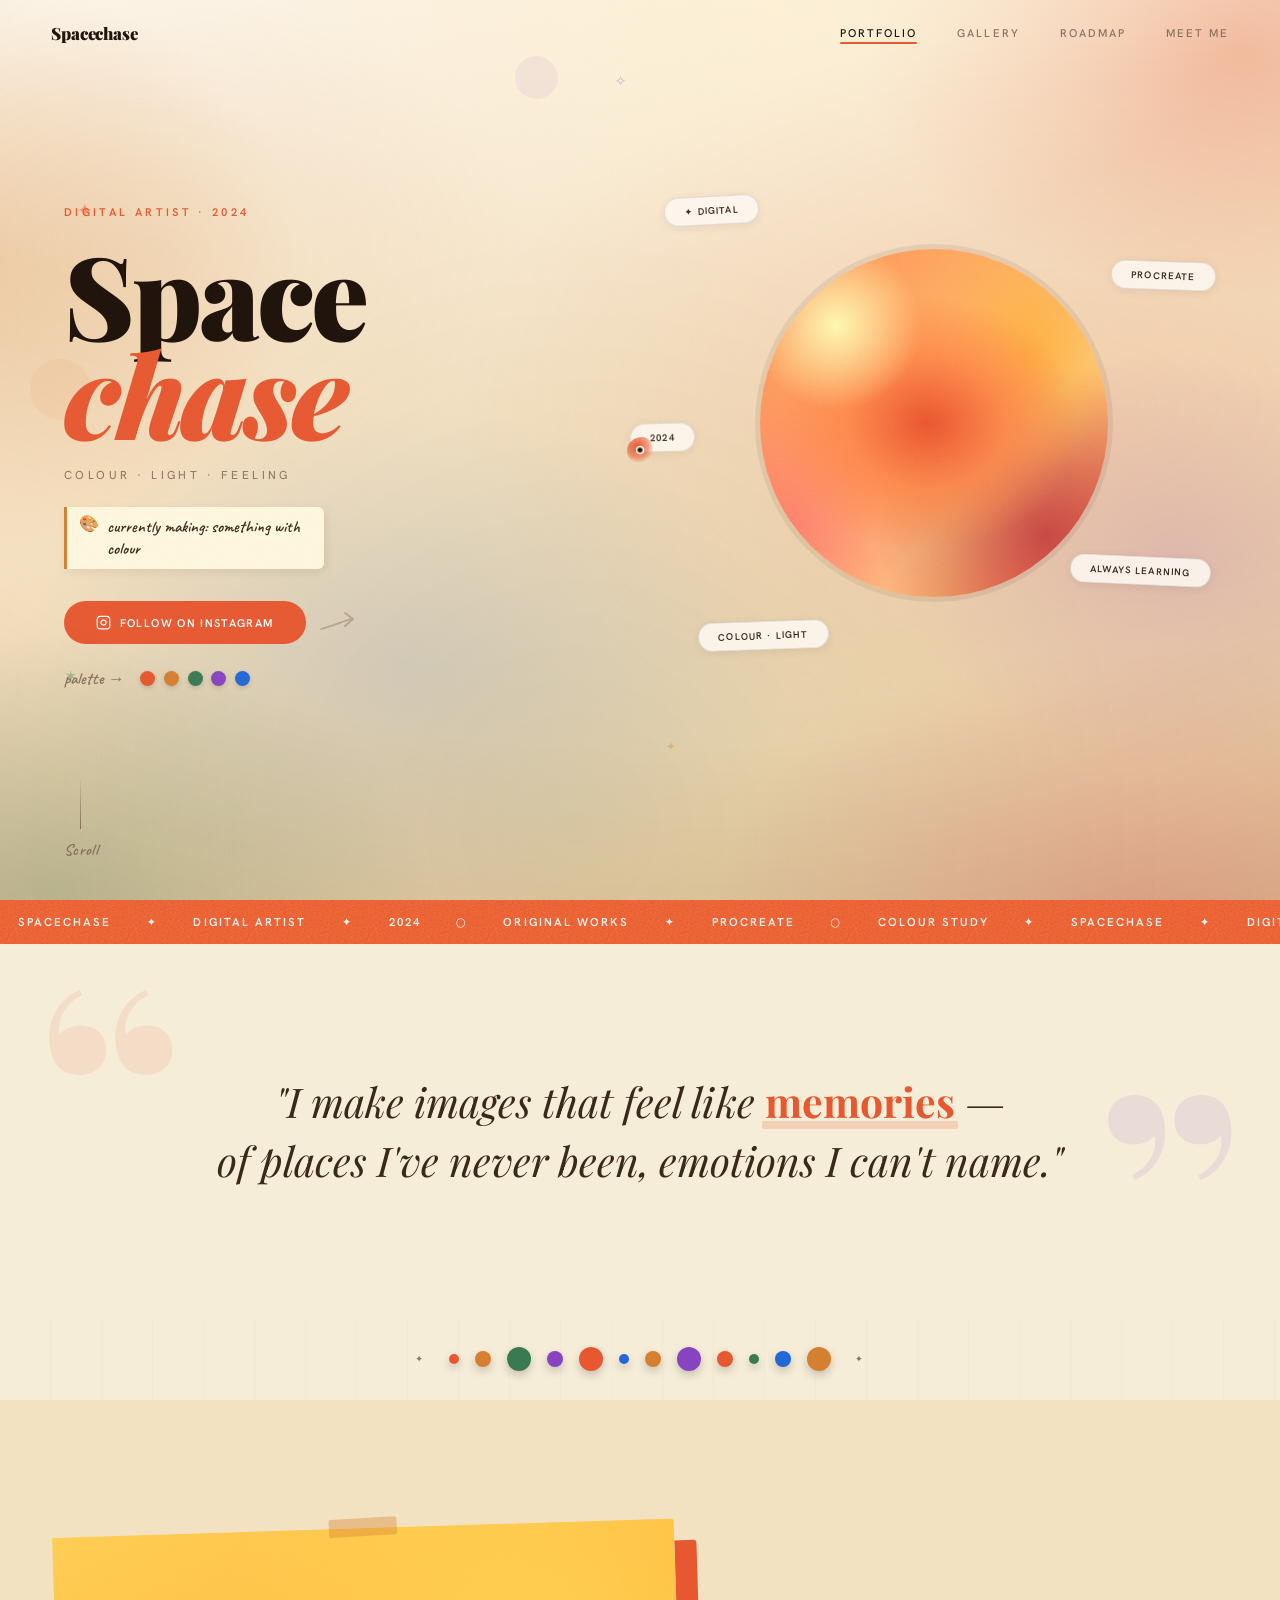
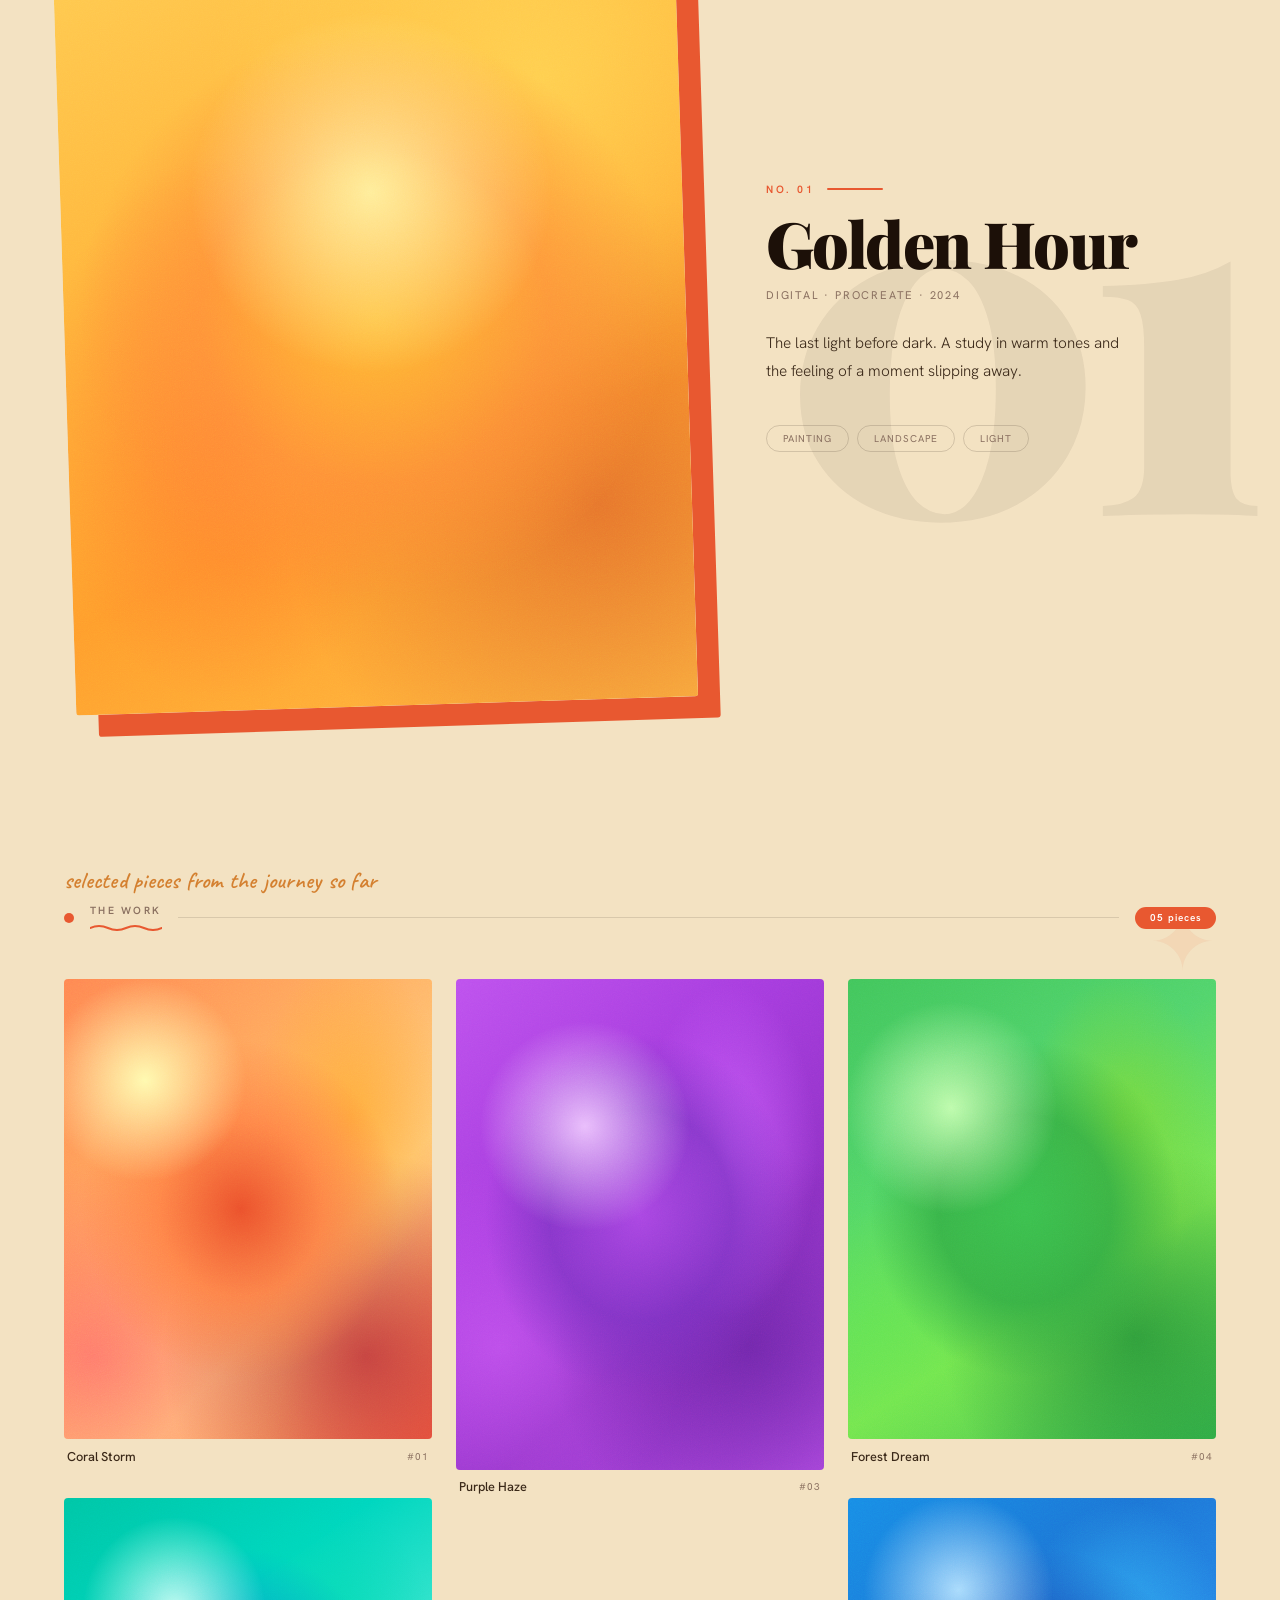
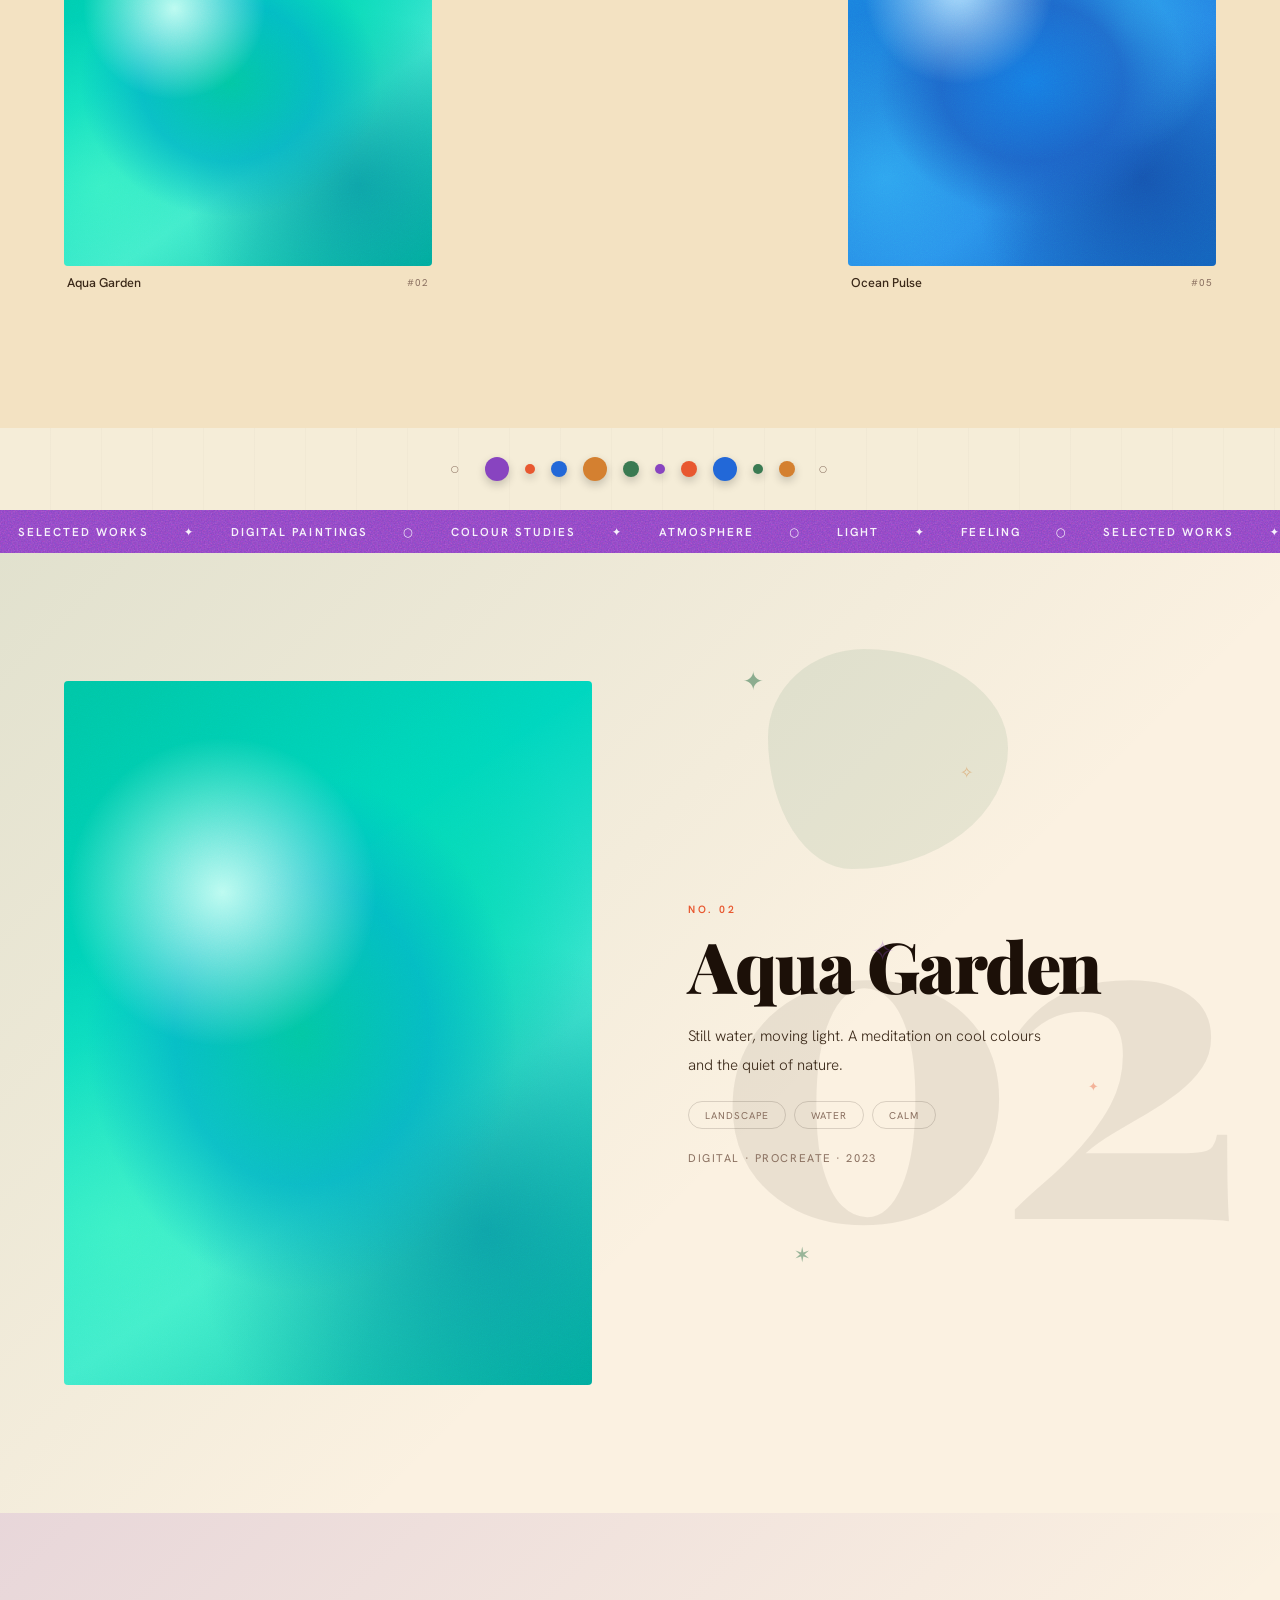
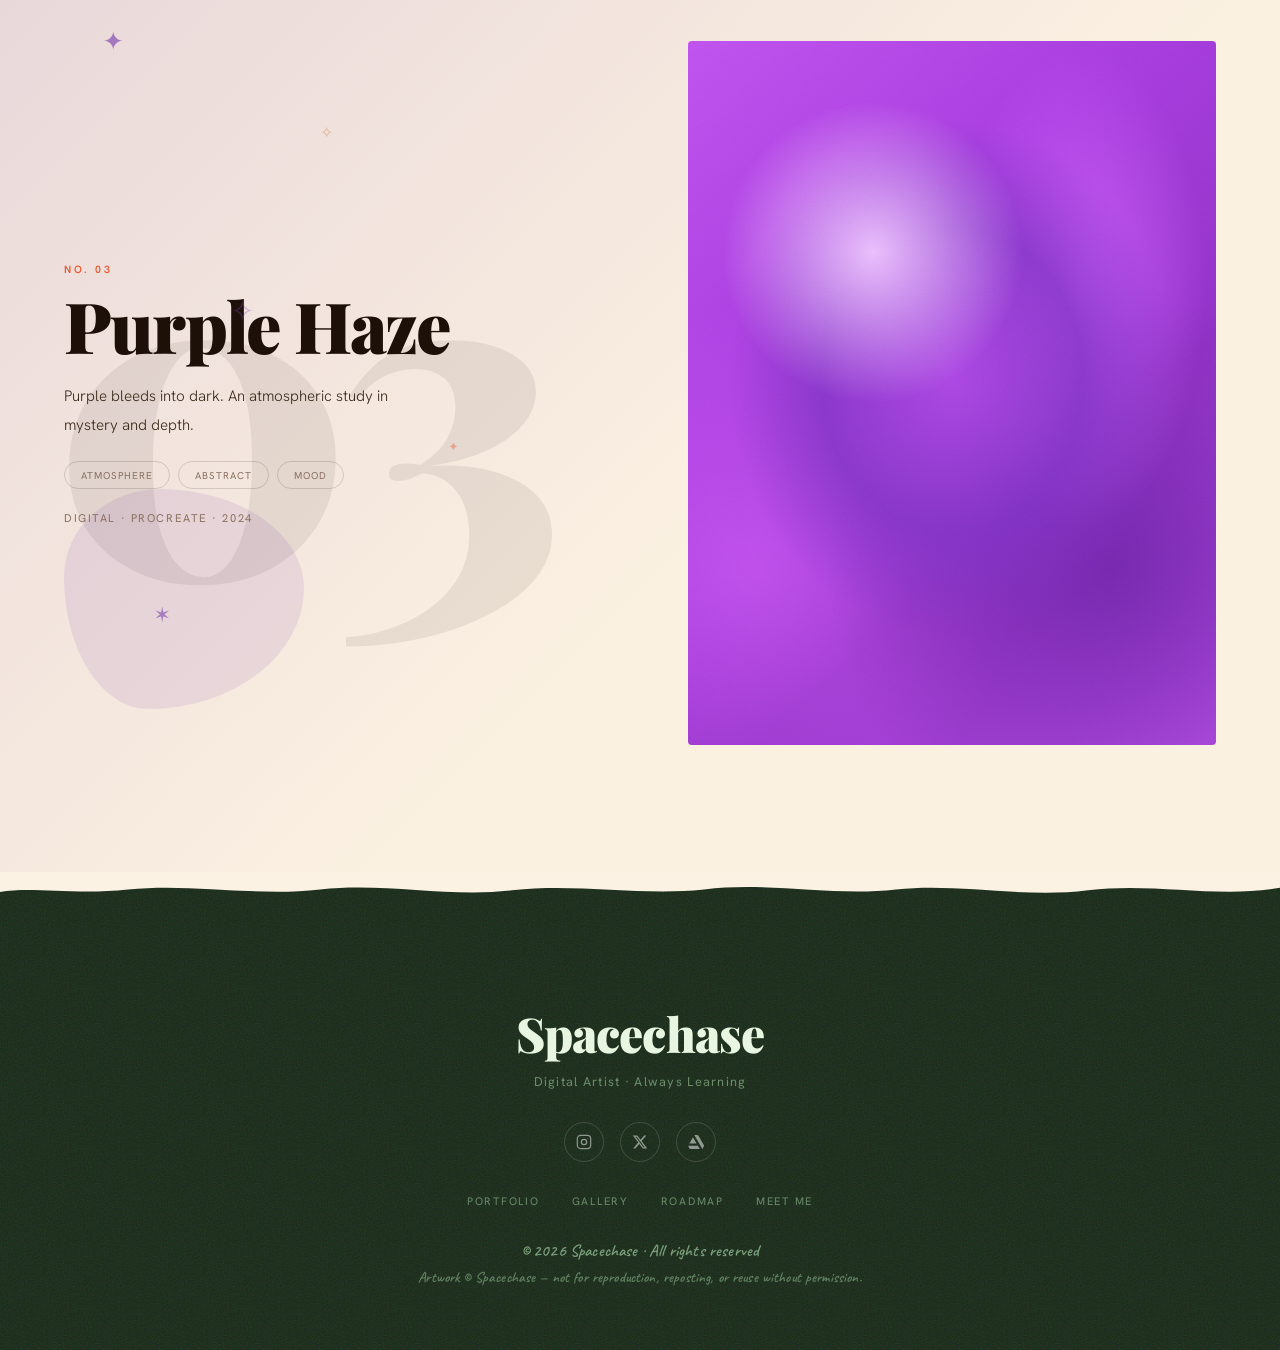
==== commit db7e6e16: "Copyright starts 2026 (year one); footer year auto-extends to 2026–YYYY over time; update meta + LIC" ====
--- a/index.html
+++ b/index.html
@@ -3,7 +3,7 @@
 <head>
   <meta charset="UTF-8">
   <meta name="viewport" content="width=device-width, initial-scale=1.0">
-  <meta name="copyright" content="© 2023–2026 Spacechase. All rights reserved.">
+  <meta name="copyright" content="© 2026 Spacechase. All rights reserved.">
   <title>Spacechase — Digital Art</title>
   <link rel="icon" type="image/png" sizes="32x32" href="favicon-32.png">
   <!-- The site's home page lives at /portfolio/ (clean URL). This root file
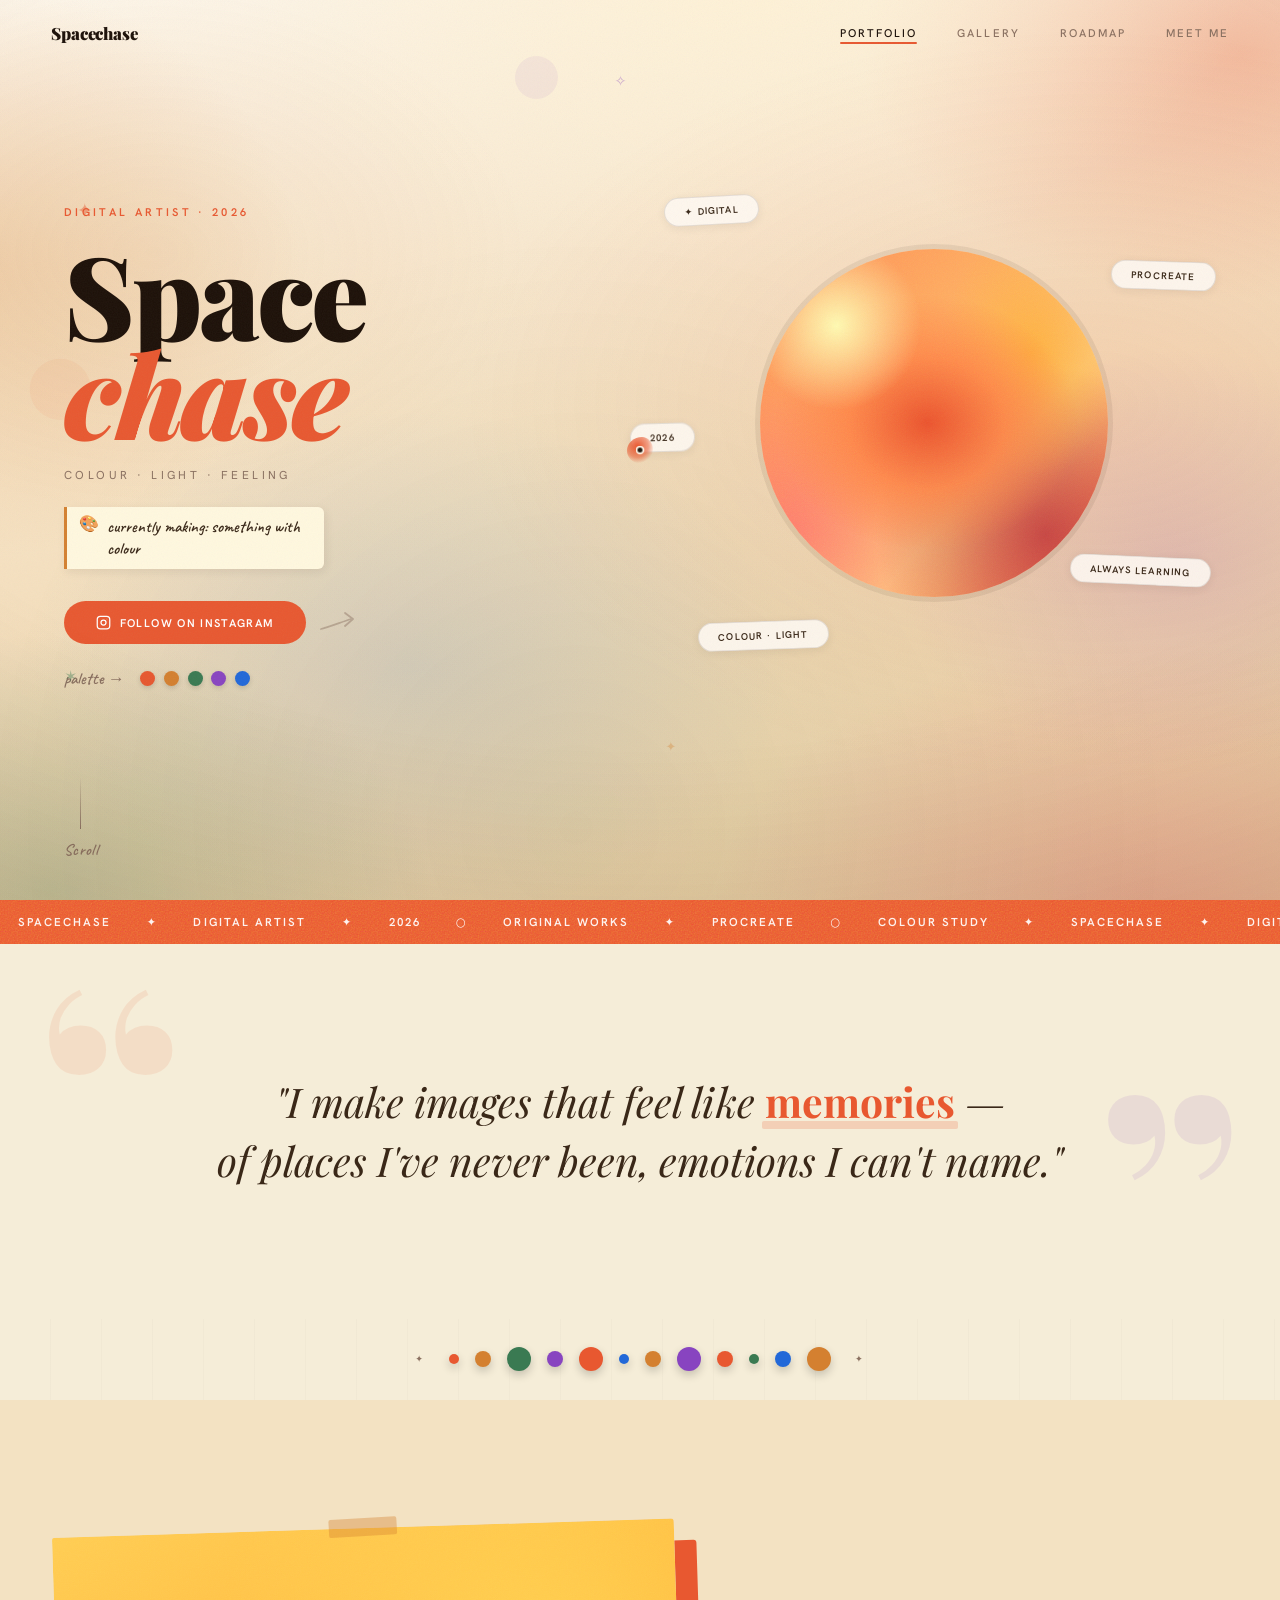
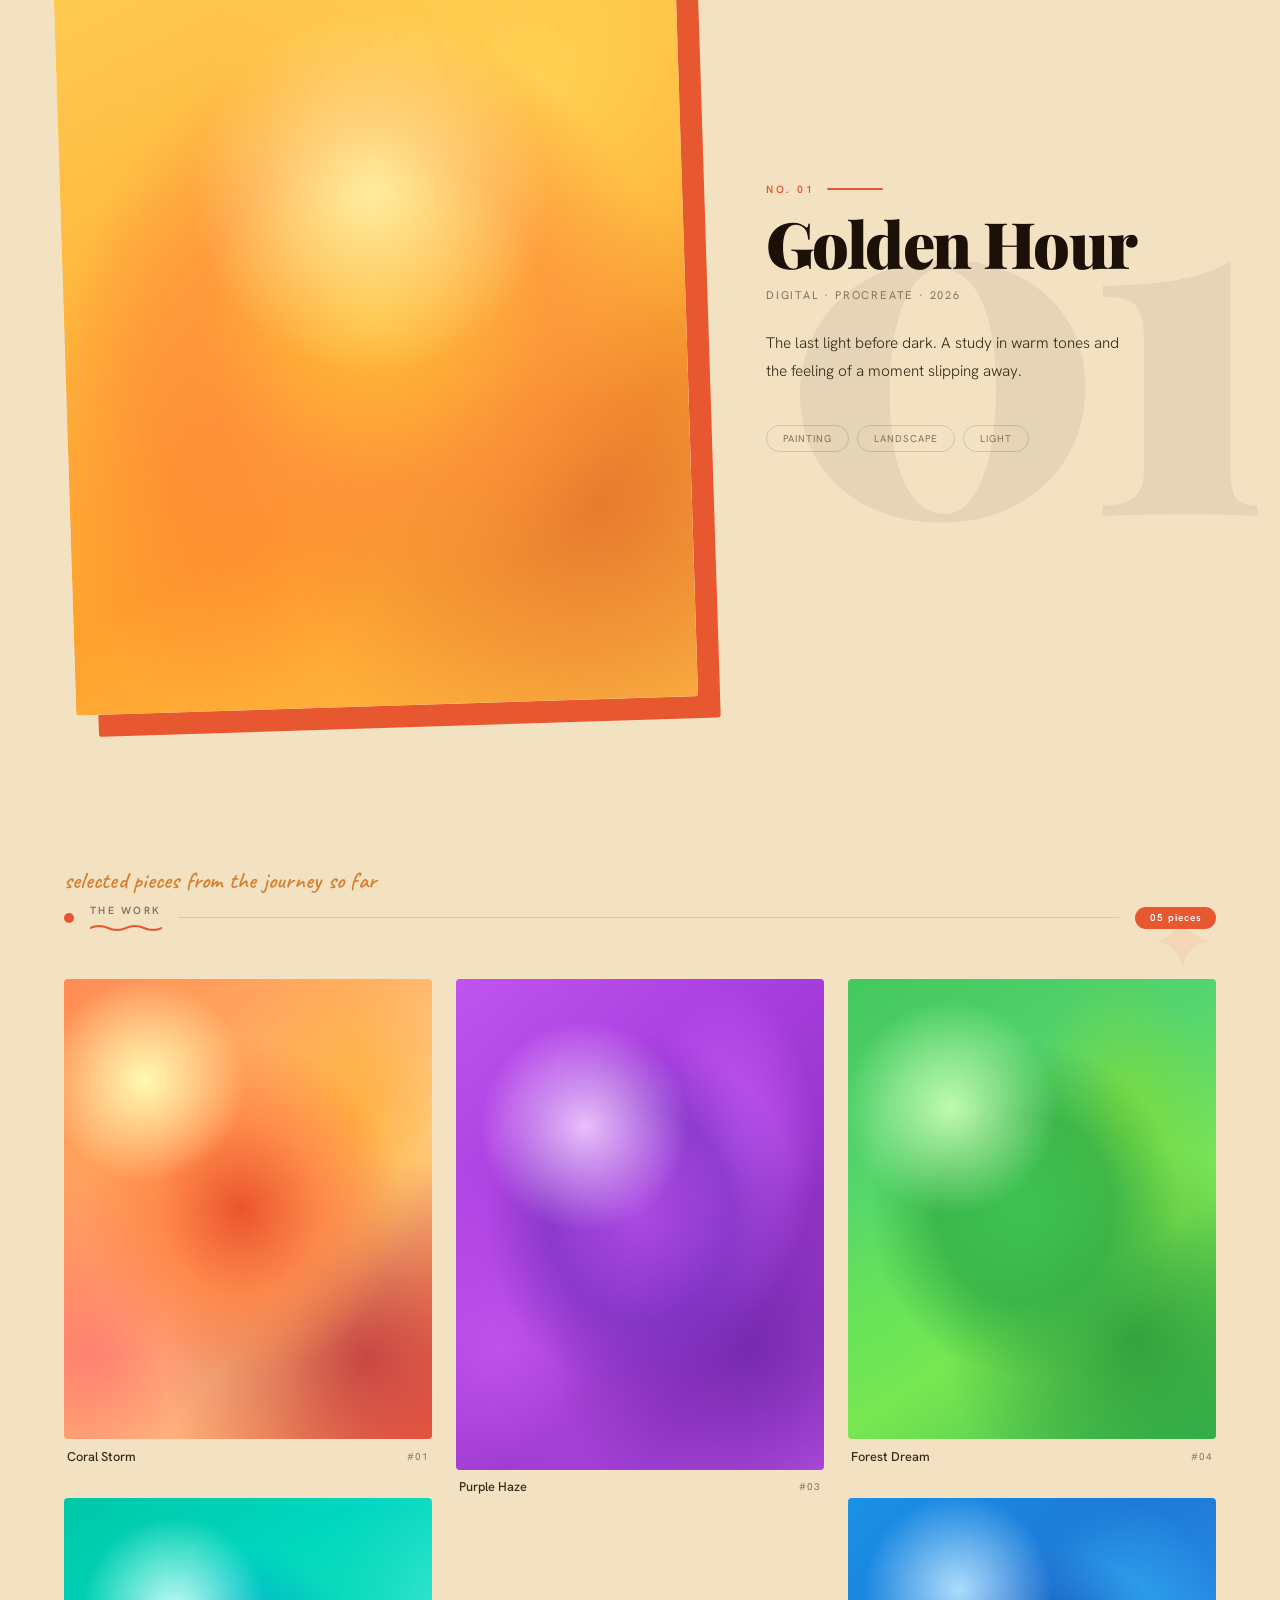
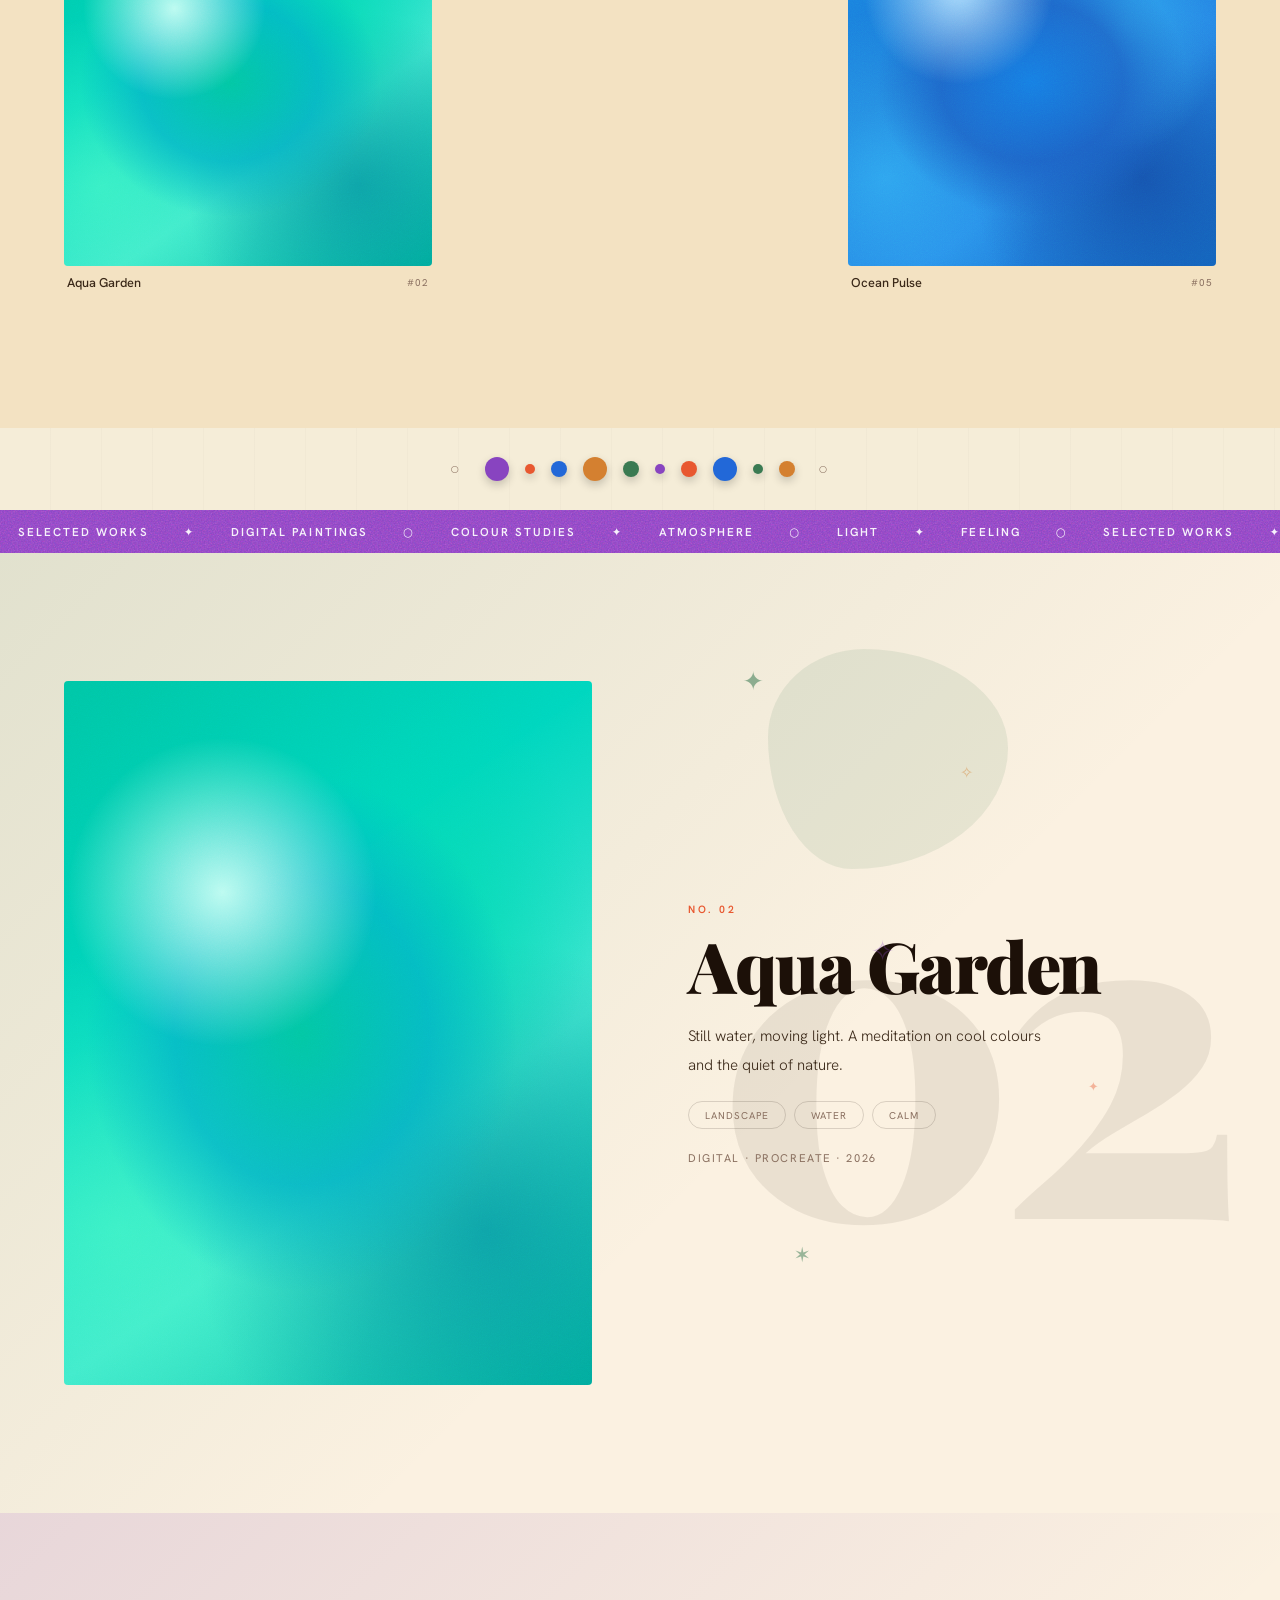
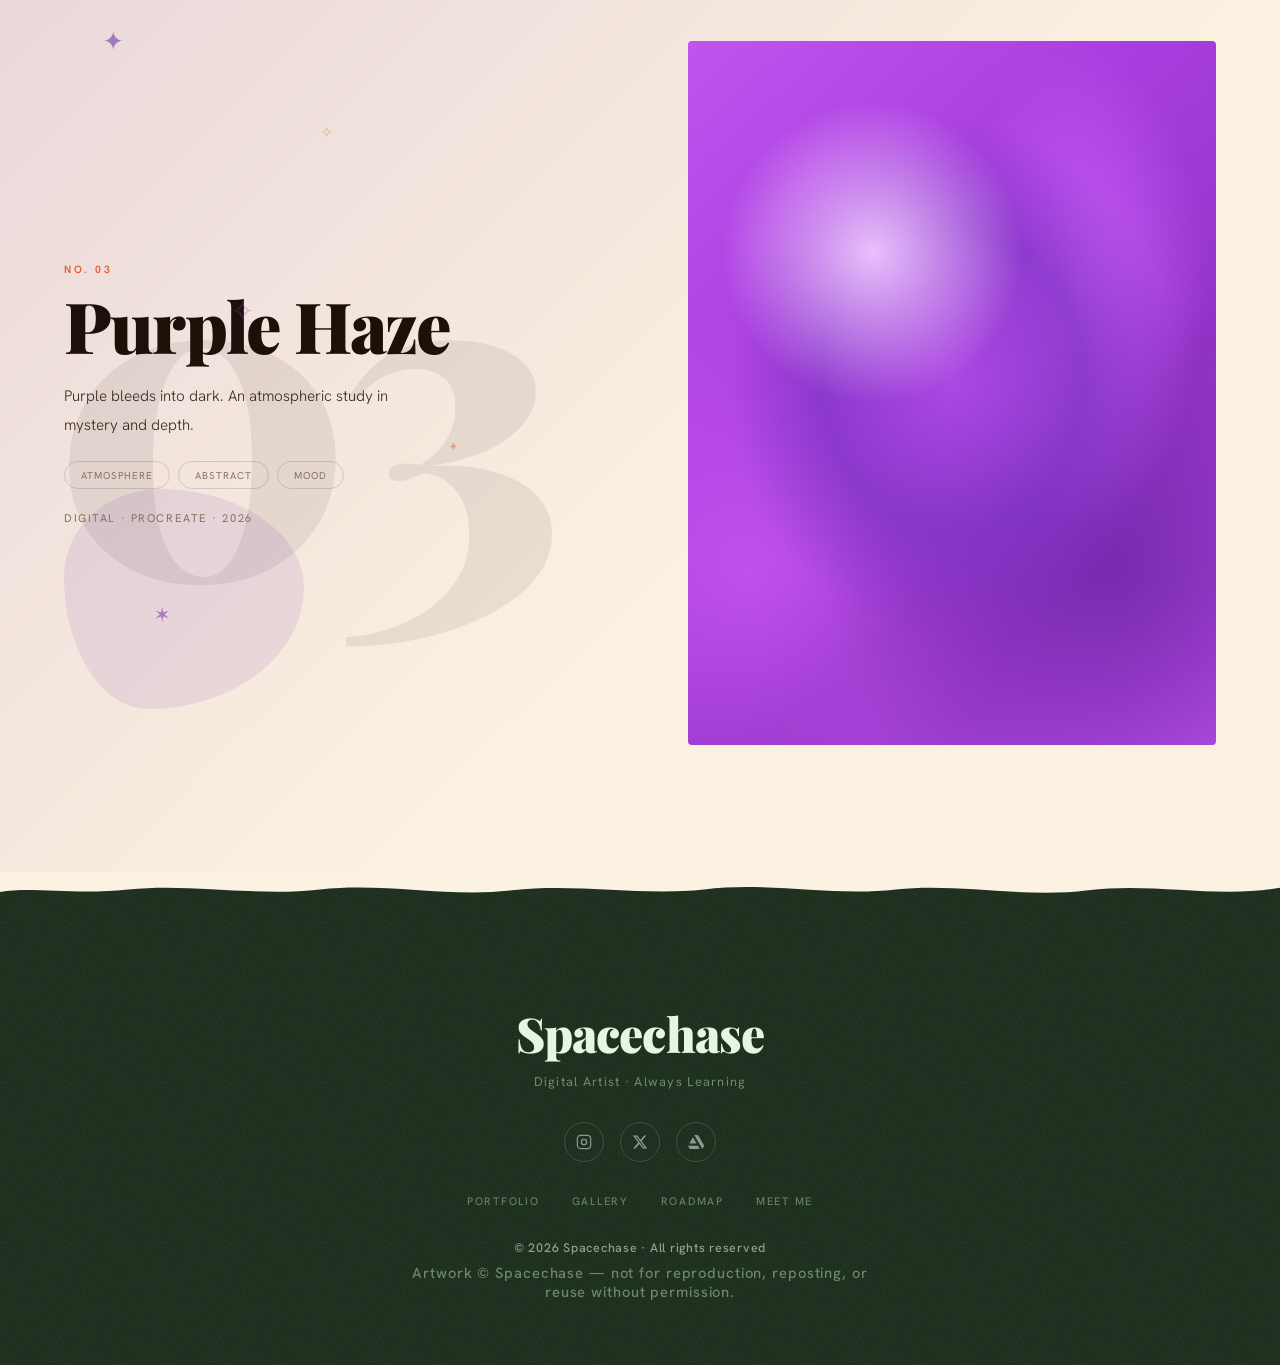
==== commit 86ba3627: "Year one: reframe gallery+portfolio to 2026 (data-driven, auto-building year tabs); serious copyrigh" ====
--- a/index.html
+++ b/index.html
@@ -4,6 +4,7 @@
   <meta charset="UTF-8">
   <meta name="viewport" content="width=device-width, initial-scale=1.0">
   <meta name="copyright" content="© 2026 Spacechase. All rights reserved.">
+  <meta name="robots" content="index, follow, noai, noimageai">
   <title>Spacechase — Digital Art</title>
   <link rel="icon" type="image/png" sizes="32x32" href="favicon-32.png">
   <!-- The site's home page lives at /portfolio/ (clean URL). This root file
